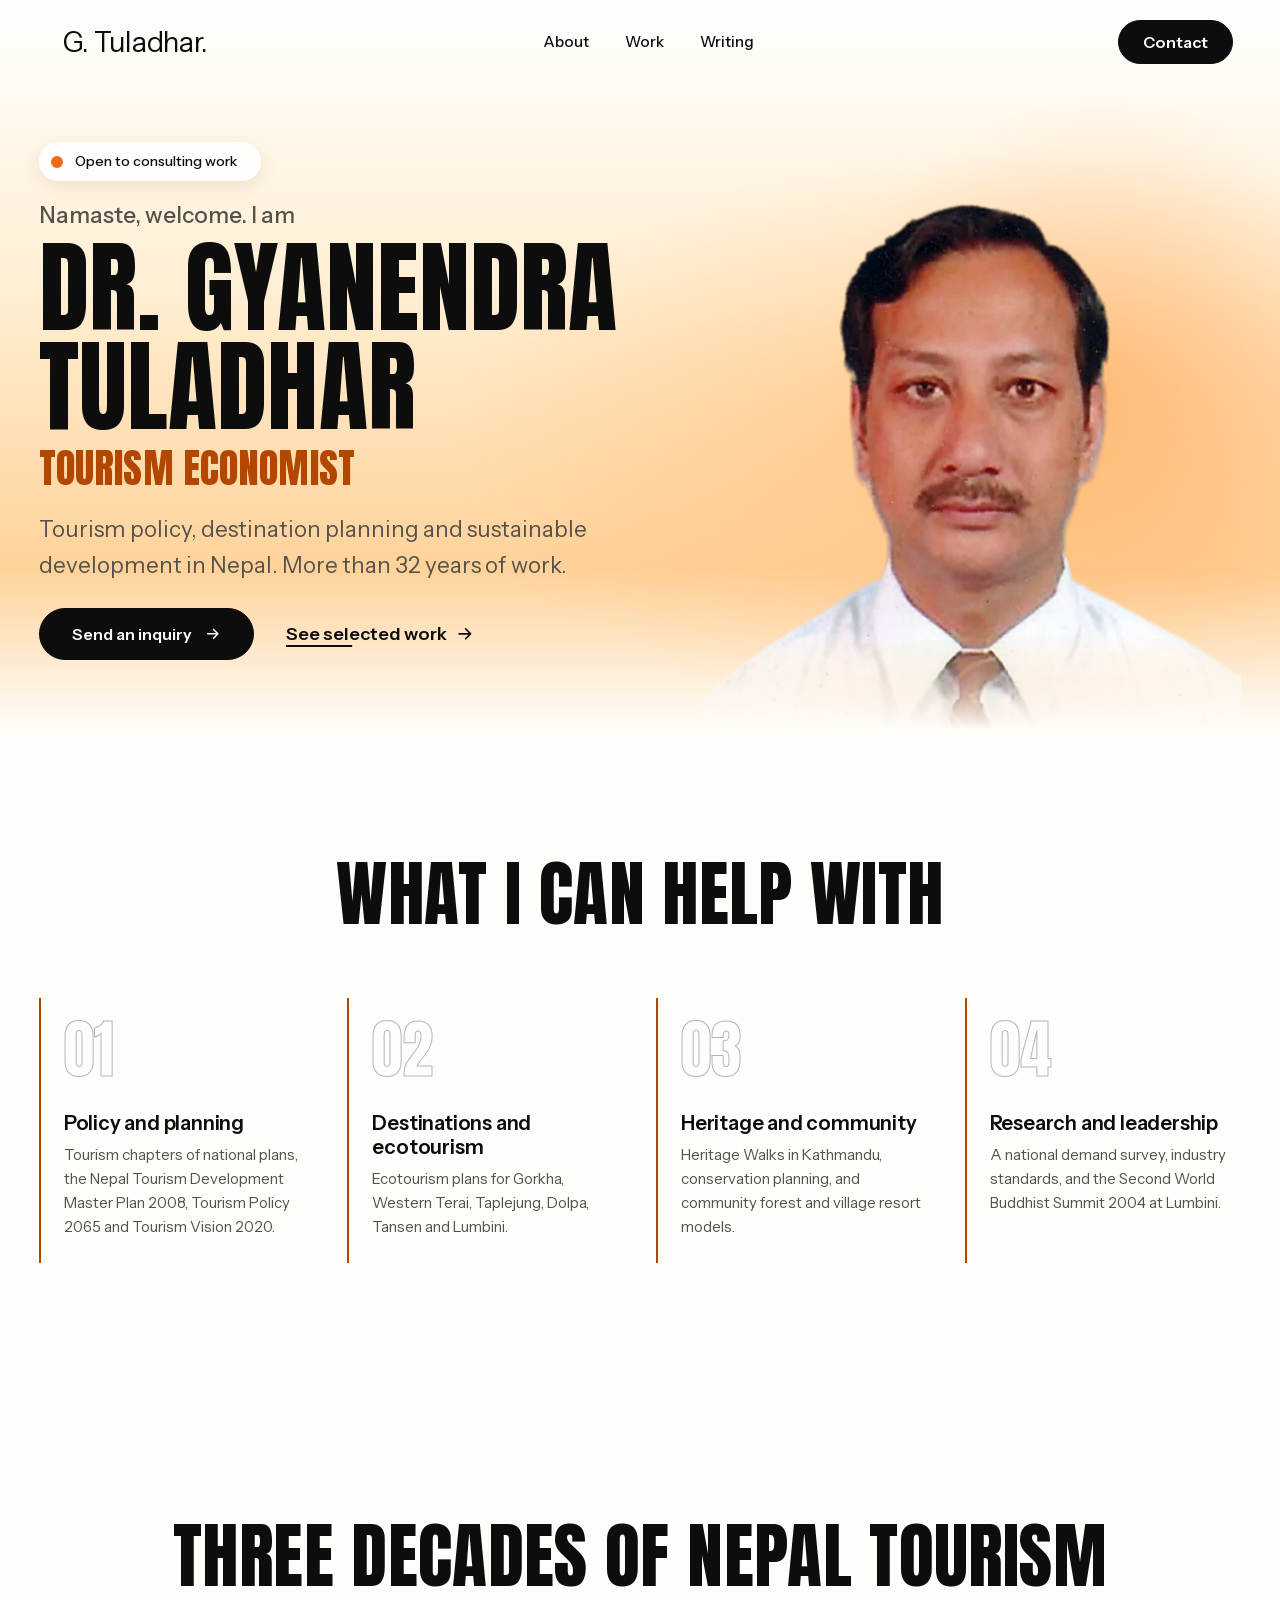
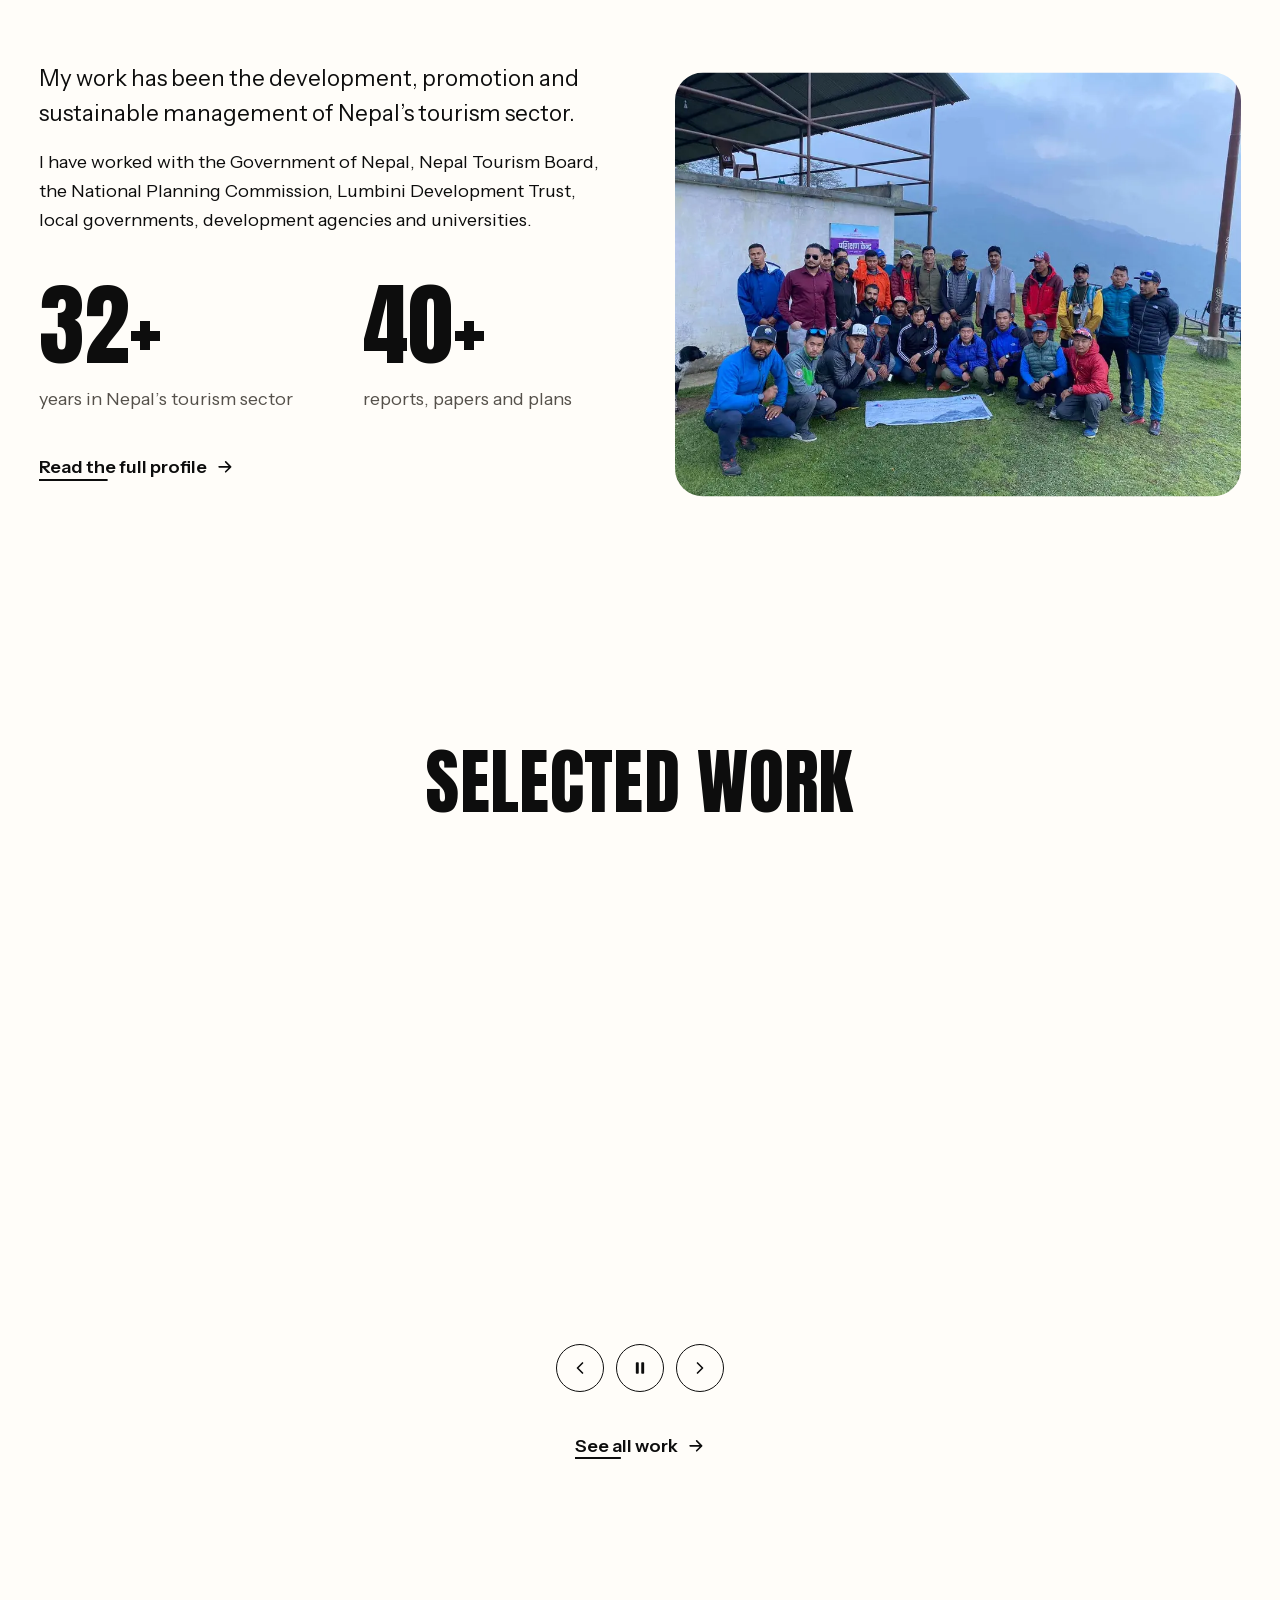
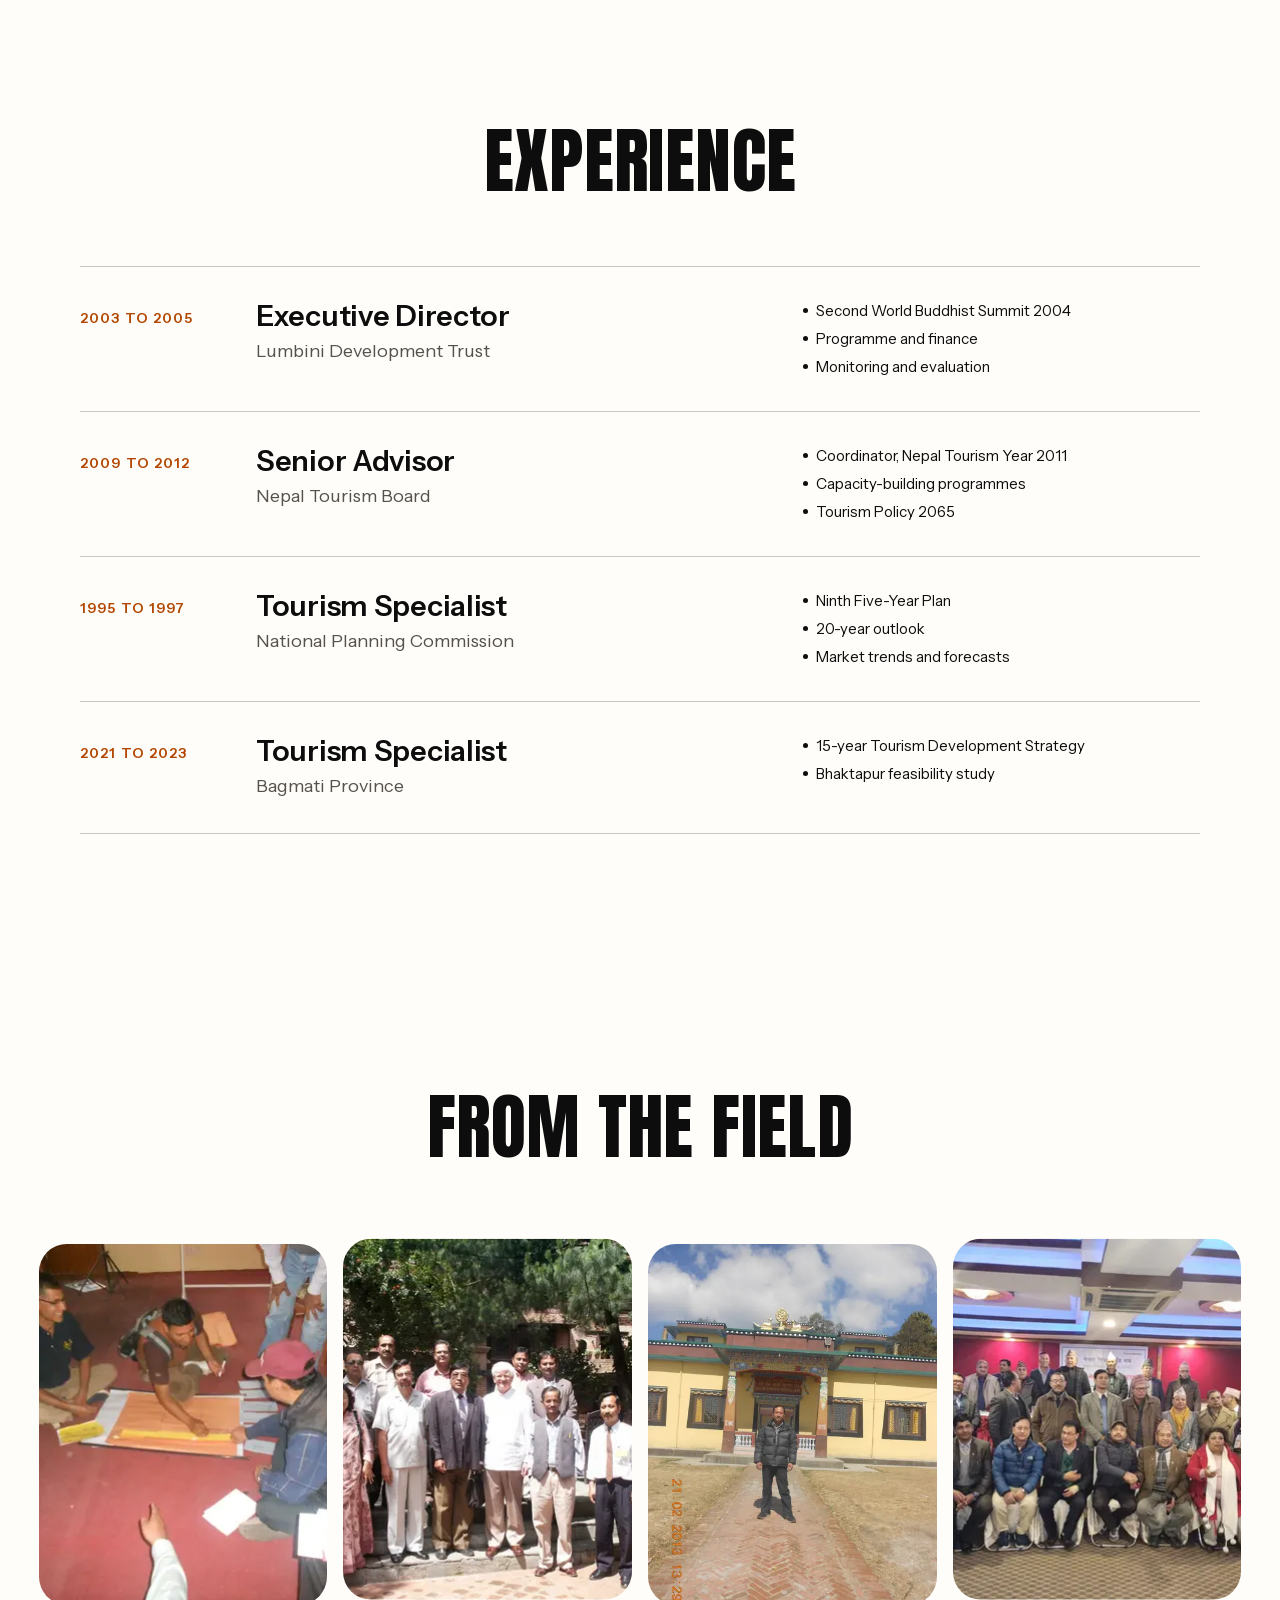
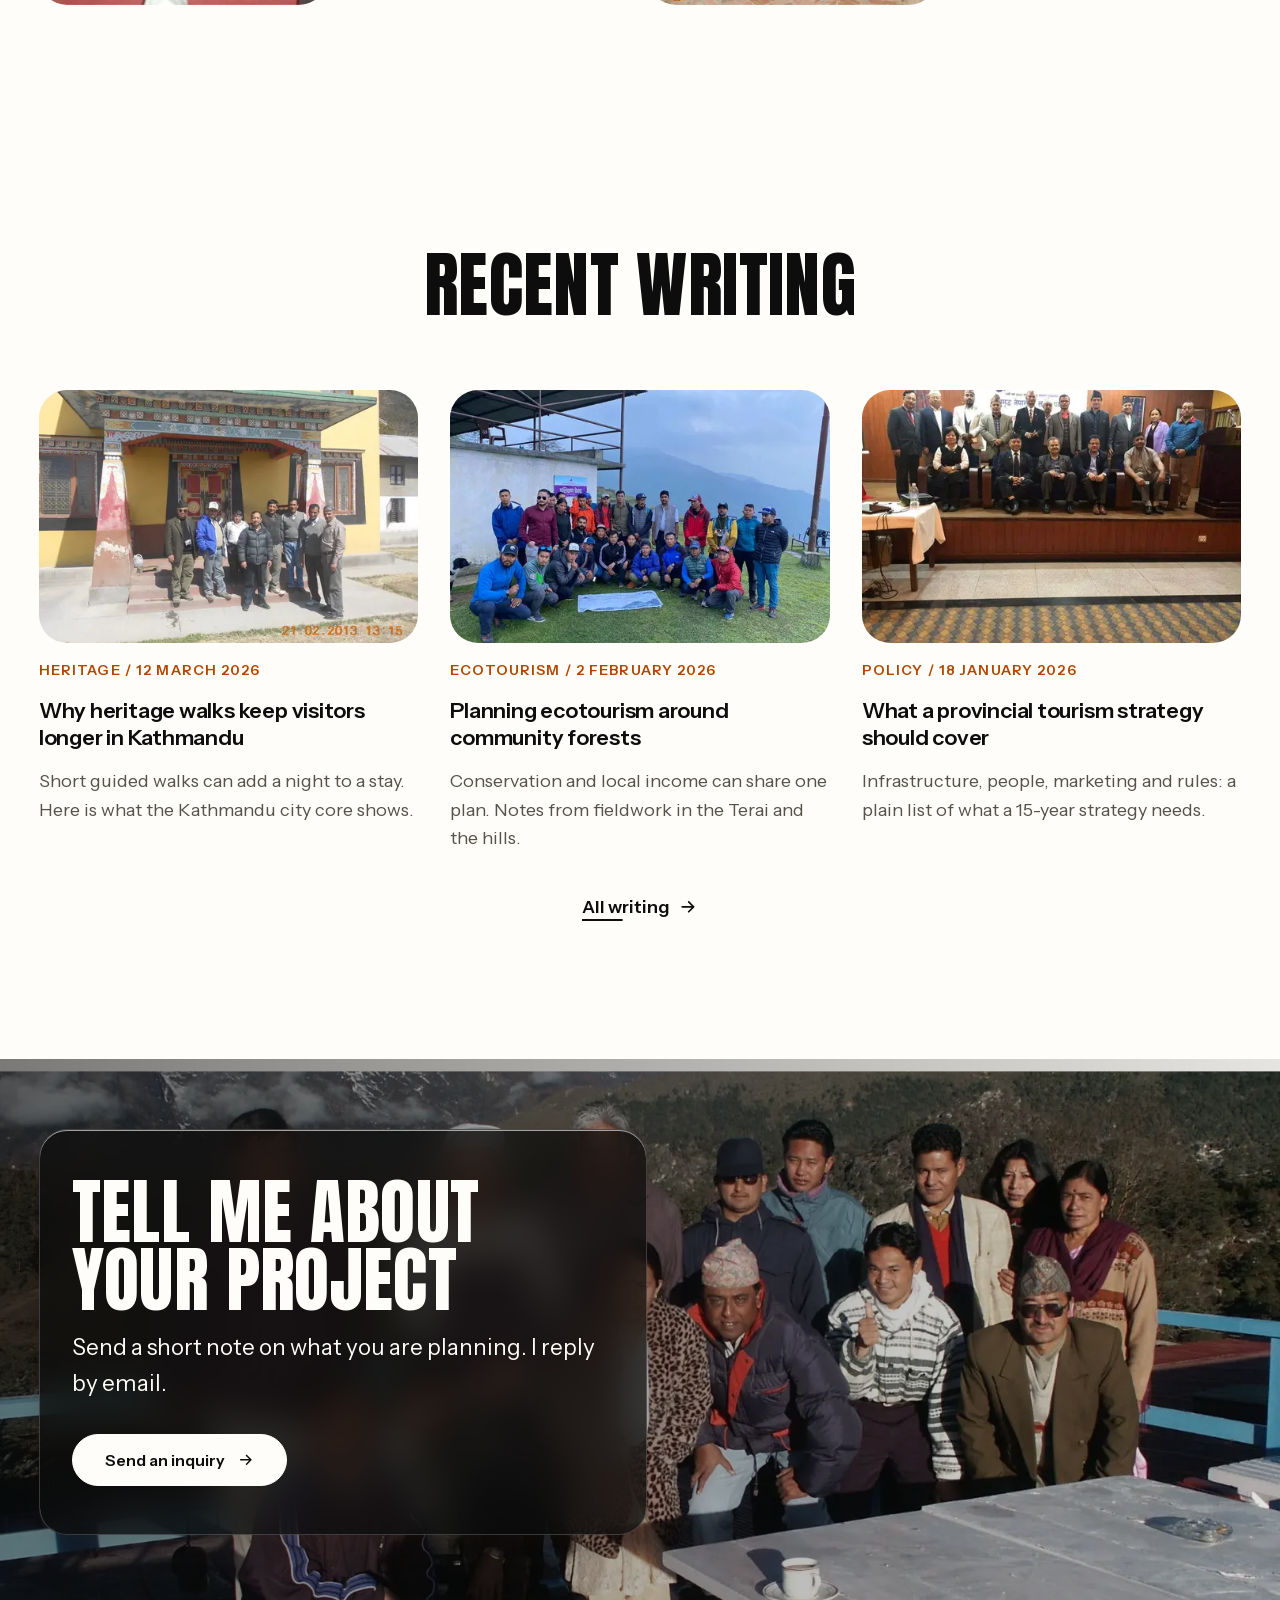
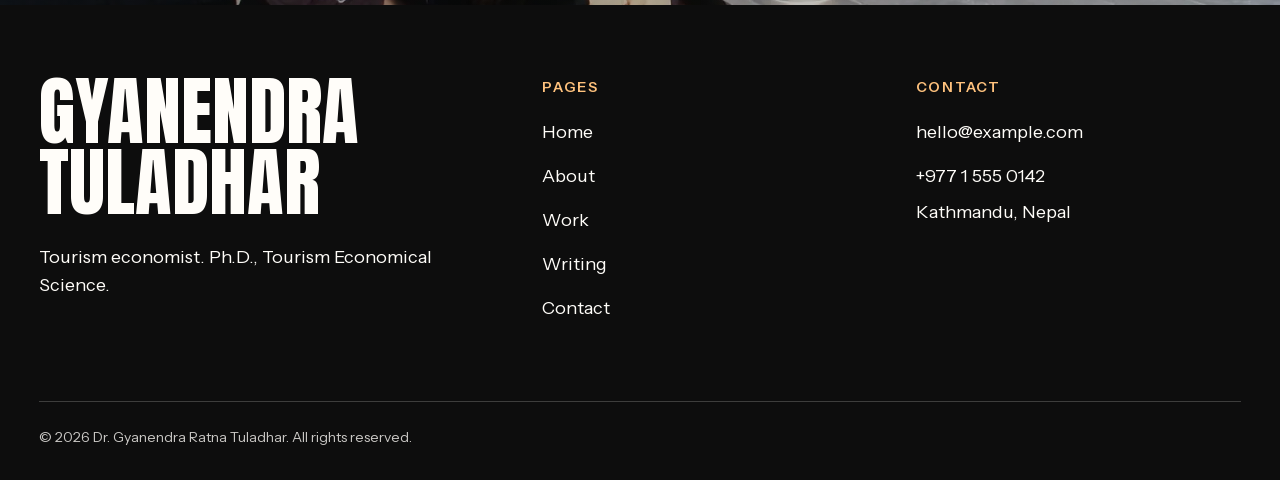
==== index.html @ 7f2c8883 "Created portfolio site" ====
<!doctype html>
<html lang="en">
<head>
<meta charset="utf-8">
<meta name="viewport" content="width=device-width, initial-scale=1">
<title>Dr. Gyanendra Ratna Tuladhar | Tourism economist in Nepal</title>
<meta name="description" content="Tourism economist with more than 32 years in Nepal. Policy and planning, ecotourism, heritage tourism and market research. Send an inquiry.">
<link rel="canonical" href="https://www.example.com/">
<meta name="theme-color" content="#fbf6e6">
<meta property="og:type" content="website">
<meta property="og:site_name" content="Dr. Gyanendra Ratna Tuladhar">
<meta property="og:title" content="Dr. Gyanendra Ratna Tuladhar | Tourism economist in Nepal">
<meta property="og:description" content="Tourism economist with more than 32 years in Nepal. Policy and planning, ecotourism, heritage tourism and market research. Send an inquiry.">
<meta property="og:url" content="https://www.example.com/">
<meta property="og:image" content="https://www.example.com/assets/images/og-image.jpg">
<meta property="og:image:width" content="1200">
<meta property="og:image:height" content="630">
<meta property="og:image:alt" content="Dr. Gyanendra Ratna Tuladhar, tourism economist">
<meta name="twitter:card" content="summary_large_image">
<meta name="twitter:title" content="Dr. Gyanendra Ratna Tuladhar | Tourism economist in Nepal">
<meta name="twitter:description" content="Tourism economist with more than 32 years in Nepal. Policy and planning, ecotourism, heritage tourism and market research. Send an inquiry.">
<meta name="twitter:image" content="https://www.example.com/assets/images/og-image.jpg">
<link rel="icon" href="favicon.ico" sizes="48x48">
<link rel="icon" href="assets/images/favicon.svg" type="image/svg+xml">
<link rel="apple-touch-icon" href="assets/images/apple-touch-icon.png">
<link rel="manifest" href="site.webmanifest">
<link rel="preload" href="assets/fonts/anton-400.woff2" as="font" type="font/woff2" crossorigin>
<link rel="preload" href="assets/fonts/instrument-sans-var.woff2" as="font" type="font/woff2" crossorigin>
<link rel="preload" as="image" href="assets/images/portrait-cutout-1000.webp" type="image/webp" fetchpriority="high">
<link rel="stylesheet" href="assets/css/tokens.css">
<link rel="stylesheet" href="assets/css/base.css">
<link rel="stylesheet" href="assets/css/layout.css">
<link rel="stylesheet" href="assets/css/components.css">
<link rel="stylesheet" href="assets/css/sections.css">
<link rel="stylesheet" href="assets/css/utilities.css">
<script>document.documentElement.classList.add("js");</script>
<!-- DEMO: sameAs, alumniOf and the example.com domain are placeholders. Replace before launch. -->
<script type="application/ld+json">
{
  "@context": "https://schema.org",
  "@graph": [
    {
      "@type": "Person",
      "@id": "https://www.example.com/#person",
      "name": "Gyanendra Ratna Tuladhar",
      "honorificPrefix": "Dr.",
      "jobTitle": "Tourism economist",
      "image": "https://www.example.com/assets/images/portrait-600.jpg",
      "url": "https://www.example.com/",
      "sameAs": [
        "https://www.linkedin.com/"
      ],
      "alumniOf": {
        "@type": "EducationalOrganization",
        "name": "University in Sofia, Bulgaria"
      },
      "knowsAbout": [
        "Tourism economics",
        "Tourism policy and planning",
        "Ecotourism",
        "Sustainable tourism",
        "Heritage tourism",
        "Destination development",
        "Tourism market research"
      ]
    },
    {
      "@type": "WebSite",
      "@id": "https://www.example.com/#website",
      "url": "https://www.example.com/",
      "name": "Dr. Gyanendra Ratna Tuladhar",
      "inLanguage": "en",
      "publisher": {
        "@id": "https://www.example.com/#person"
      }
    }
  ]
}
</script>
</head>
<body>
<a class="skip-link" href="#main">Skip to content</a>

<!-- WP: header.php -->
<header class="site-header">
  <div class="site-header__bar">
    <a class="logo" href="index.html" aria-label="G. Tuladhar, home">G. Tuladhar.</a>
    <button class="nav-toggle" type="button" aria-expanded="false" aria-controls="site-menu" data-nav-toggle>
      <span class="nav-toggle__bars" aria-hidden="true"></span>
      <span data-nav-label>Menu</span>
    </button>
    <nav class="nav" id="site-menu" aria-label="Main" data-nav>
      <ul class="nav__list">
          <li><a class="nav__link" href="about.html">About</a></li>
          <li><a class="nav__link" href="work.html">Work</a></li>
          <li><a class="nav__link" href="writing.html">Writing</a></li>
      </ul>
      <a class="btn btn--primary nav__cta" href="contact.html">Contact</a>
    </nav>
  </div>
</header>
<!-- /WP: header.php -->

<main id="main">

<!-- WP: template-part: hero -->
<section class="hero">
  <div class="container">
    <div class="hero__grid">
      <div class="hero__copy">
        <p class="hero__pill"><!-- DEMO -->Open to consulting work</p>
        <h1 class="hero__title">
          <span class="hero__hello">Namaste, welcome. I am</span>
          <span class="hero__name">Dr. Gyanendra Tuladhar</span>
          <span class="visually-hidden">, </span>
          <span class="hero__role">Tourism economist</span>
        </h1>
        <p class="hero__intro">Tourism policy, destination planning and sustainable development in Nepal. More than 32 years of work.</p>
        <div class="hero__actions">
          <a class="btn btn--primary" href="contact.html">Send an inquiry <svg class="btn__arrow" viewBox="0 0 24 24" fill="none" stroke="currentColor" stroke-width="2" stroke-linecap="round" stroke-linejoin="round" aria-hidden="true"><path d="M5 12h14M13 6l6 6-6 6"/></svg></a>
          <a class="link" href="work.html">See selected work <svg class="link__arrow" viewBox="0 0 24 24" fill="none" stroke="currentColor" stroke-width="2" stroke-linecap="round" stroke-linejoin="round" aria-hidden="true"><path d="M5 12h14M13 6l6 6-6 6"/></svg></a>
        </div>
      </div>
      <div class="hero__portrait">
        <picture><source type="image/webp" srcset="assets/images/portrait-cutout-600.webp 600w, assets/images/portrait-cutout-1000.webp 1000w" sizes="(min-width: 1100px) 560px, 90vw"><img class="hero__portrait-img" src="assets/images/portrait-cutout-600.png" width="1000" height="990" alt="Portrait of Dr. Gyanendra Ratna Tuladhar" fetchpriority="high" decoding="async"></picture>
      </div>
    </div>
  </div>
</section>

<!-- WP: template-part: expertise -->
<section class="section" aria-labelledby="expertise-title">
  <div class="container">
    <div class="section-head" data-reveal>
      <h2 id="expertise-title">What I can help with</h2>
    </div>
    <ol class="expertise" data-reveal-group>
      <li class="expertise__item">
        <span class="expertise__num" aria-hidden="true">01</span>
        <div>
          <h3 class="expertise__title">Policy and planning</h3>
          <p class="expertise__text">Tourism chapters of national plans, the Nepal Tourism Development Master Plan 2008, Tourism Policy 2065 and Tourism Vision 2020.</p>
        </div>
      </li>
      <li class="expertise__item">
        <span class="expertise__num" aria-hidden="true">02</span>
        <div>
          <h3 class="expertise__title">Destinations and ecotourism</h3>
          <p class="expertise__text">Ecotourism plans for Gorkha, Western Terai, Taplejung, Dolpa, Tansen and Lumbini.</p>
        </div>
      </li>
      <li class="expertise__item">
        <span class="expertise__num" aria-hidden="true">03</span>
        <div>
          <h3 class="expertise__title">Heritage and community</h3>
          <p class="expertise__text">Heritage Walks in Kathmandu, conservation planning, and community forest and village resort models.</p>
        </div>
      </li>
      <li class="expertise__item">
        <span class="expertise__num" aria-hidden="true">04</span>
        <div>
          <h3 class="expertise__title">Research and leadership</h3>
          <p class="expertise__text">A national demand survey, industry standards, and the Second World Buddhist Summit 2004 at Lumbini.</p>
        </div>
      </li>
    </ol>
  </div>
</section>

<!-- WP: template-part: about-teaser -->
<section class="section" aria-labelledby="about-title">
  <div class="container">
    <div class="section-head" data-reveal>
      <h2 id="about-title">Three decades of Nepal tourism</h2>
    </div>
    <div class="about">
      <div class="about__body" data-reveal>
        <p class="about__lead">My work has been the development, promotion and sustainable management of Nepal&rsquo;s tourism sector.</p>
        <p>I have worked with the Government of Nepal, Nepal Tourism Board, the National Planning Commission, Lumbini Development Trust, local governments, development agencies and universities.</p>
        <div class="about__stats">
          <div class="stat"><p class="stat__figure" data-count="32" data-suffix="+">32+</p><p class="stat__label">years in Nepal&rsquo;s tourism sector</p></div>
          <div class="stat"><p class="stat__figure" data-count="40" data-suffix="+"><!-- DEMO -->40+</p><p class="stat__label"><!-- DEMO -->reports, papers and plans</p></div>
        </div>
        <p class="u-mt-6"><a class="link" href="about.html">Read the full profile <svg class="link__arrow" viewBox="0 0 24 24" fill="none" stroke="currentColor" stroke-width="2" stroke-linecap="round" stroke-linejoin="round" aria-hidden="true"><path d="M5 12h14M13 6l6 6-6 6"/></svg></a></p>
      </div>
      <figure class="figure about__media" data-reveal data-parallax>
        <picture><source type="image/webp" srcset="assets/images/hillside-group-480.webp 480w, assets/images/hillside-group-960.webp 960w, assets/images/hillside-group-1600.webp 1600w" sizes="(min-width: 960px) 45vw, 92vw"><img src="assets/images/hillside-group-960.jpg" width="1600" height="1200" alt="Group of trekkers posing on a grass hillside" loading="lazy" decoding="async"></picture>
      </figure>
    </div>
  </div>
</section>

<!-- WP: template-part: work-carousel -->
<section class="section" aria-labelledby="work-title">
  <div class="container">
    <div class="section-head" data-reveal>
      <h2 id="work-title">Selected work</h2>
    </div>
  </div>
  <!-- WP: dynamic (projects loop) -->
  <div class="carousel" data-carousel role="group" aria-roledescription="carousel" aria-label="Selected projects">
    <div class="carousel__viewport" data-carousel-viewport>
      <ul class="carousel__track" data-carousel-track>
        <li class="carousel__item">
          <a class="project-card" href="work.html#bagmati" draggable="false">
            <div class="project-card__media"><picture><source type="image/webp" srcset="assets/images/stage-group-480.webp 480w, assets/images/stage-group-960.webp 960w, assets/images/stage-group-1600.webp 1600w" sizes="340px"><img src="assets/images/stage-group-960.jpg" width="1600" height="1200" alt="Officials and guests seated in rows on a stage" loading="lazy" decoding="async"></picture></div>
            <div class="project-card__panel glass glass--dark">
              <p class="project-card__meta">15-year strategy</p>
              <h3 class="project-card__title">Bagmati Province Tourism Strategy</h3>
            </div>
          </a>
        </li>
        <li class="carousel__item">
          <a class="project-card" href="work.html#bhaktapur" draggable="false">
            <div class="project-card__media"><picture><source type="image/webp" srcset="assets/images/monastery-visit-480.webp 480w, assets/images/monastery-visit-960.webp 960w, assets/images/monastery-visit-1600.webp 1600w" sizes="340px"><img src="assets/images/monastery-visit-960.jpg" width="1600" height="1200" alt="Group of men standing in front of a painted wooden entrance" loading="lazy" decoding="async"></picture></div>
            <div class="project-card__panel glass glass--dark">
              <p class="project-card__meta">Feasibility study</p>
              <h3 class="project-card__title">Integrated Tourism Programme, Bhaktapur</h3>
            </div>
          </a>
        </li>
        <li class="carousel__item">
          <a class="project-card" href="work.html#undp" draggable="false">
            <div class="project-card__media"><picture><source type="image/webp" srcset="assets/images/undp-workshop-panel-480.webp 480w, assets/images/undp-workshop-panel-960.webp 960w, assets/images/undp-workshop-panel-1600.webp 1600w" sizes="340px"><img src="assets/images/undp-workshop-panel-960.jpg" width="1600" height="1200" alt="Panel table at a 2002 workshop on tourism for sustainable development" loading="lazy" decoding="async"></picture></div>
            <div class="project-card__panel glass glass--dark">
              <p class="project-card__meta">UNDP and UN-WTO</p>
              <h3 class="project-card__title">Tourism for Sustainable Development</h3>
            </div>
          </a>
        </li>
        <li class="carousel__item">
          <a class="project-card" href="work.html#master-plan" draggable="false">
            <div class="project-card__media"><picture><source type="image/webp" srcset="assets/images/community-planning-480.webp 480w, assets/images/community-planning-960.webp 960w, assets/images/community-planning-1600.webp 1600w" sizes="340px"><img src="assets/images/community-planning-960.jpg" width="1600" height="1200" alt="Participants sitting in a circle and writing notes at a planning session" loading="lazy" decoding="async"></picture></div>
            <div class="project-card__panel glass glass--dark">
              <p class="project-card__meta">Deputy Team Leader</p>
              <h3 class="project-card__title">Nepal Tourism Development Master Plan 2008</h3>
            </div>
          </a>
        </li>
        <li class="carousel__item">
          <a class="project-card" href="work.html#heritage-walks" draggable="false">
            <div class="project-card__media"><picture><source type="image/webp" srcset="assets/images/monument-group-480.webp 480w, assets/images/monument-group-719.webp 719w" sizes="340px"><img src="assets/images/monument-group-719.jpg" width="719" height="1600" alt="Group of people standing in front of a monument with prayer flags" loading="lazy" decoding="async"></picture></div>
            <div class="project-card__panel glass glass--dark">
              <p class="project-card__meta">Conservation and tourism</p>
              <h3 class="project-card__title">Heritage Walks, Kathmandu</h3>
            </div>
          </a>
        </li>
        <li class="carousel__item">
          <a class="project-card" href="work.html#lumbini" draggable="false">
            <div class="project-card__media"><picture><source type="image/webp" srcset="assets/images/mountain-ceremony-480.webp 480w, assets/images/mountain-ceremony-960.webp 960w, assets/images/mountain-ceremony-1600.webp 1600w" sizes="340px"><img src="assets/images/mountain-ceremony-960.jpg" width="1600" height="1200" alt="Seated guests at an outdoor ceremony with mountains behind" loading="lazy" decoding="async"></picture></div>
            <div class="project-card__panel glass glass--dark">
              <p class="project-card__meta">Executive Director, LDT</p>
              <h3 class="project-card__title">Second World Buddhist Summit 2004</h3>
            </div>
          </a>
        </li>
      </ul>
    </div>
    <div class="carousel__controls">
      <button class="icon-btn" type="button" data-carousel-prev aria-label="Previous project"><svg viewBox="0 0 24 24" fill="none" stroke="currentColor" stroke-width="2" stroke-linecap="round" stroke-linejoin="round" aria-hidden="true"><path d="M15 6l-6 6 6 6"/></svg></button>
      <button class="icon-btn" type="button" data-carousel-toggle aria-pressed="false" aria-label="Pause automatic scrolling"><svg class="icon-pause" viewBox="0 0 24 24" fill="currentColor" aria-hidden="true"><rect x="7" y="5" width="3.5" height="14" rx="1"/><rect x="13.5" y="5" width="3.5" height="14" rx="1"/></svg><svg class="icon-play" viewBox="0 0 24 24" fill="currentColor" aria-hidden="true"><path d="M8 5.5v13a1 1 0 0 0 1.5.86l10.5-6.5a1 1 0 0 0 0-1.72L9.5 4.64A1 1 0 0 0 8 5.5z"/></svg></button>
      <button class="icon-btn" type="button" data-carousel-next aria-label="Next project"><svg viewBox="0 0 24 24" fill="none" stroke="currentColor" stroke-width="2" stroke-linecap="round" stroke-linejoin="round" aria-hidden="true"><path d="M9 6l6 6-6 6"/></svg></button>
    </div>
  </div>
  <div class="container work-more"><a class="link" href="work.html">See all work <svg class="link__arrow" viewBox="0 0 24 24" fill="none" stroke="currentColor" stroke-width="2" stroke-linecap="round" stroke-linejoin="round" aria-hidden="true"><path d="M5 12h14M13 6l6 6-6 6"/></svg></a></div>
</section>

<!-- WP: template-part: experience -->
<section class="section" aria-labelledby="experience-title">
  <div class="container container--narrow">
    <div class="section-head" data-reveal>
      <h2 id="experience-title">Experience</h2>
    </div>
    <!-- WP: dynamic (experience loop) -->
<ol class="exp" data-reveal-group>
  <li class="exp__row">
    <p class="exp__period"><!-- DEMO -->2003 to 2005</p>
    <div>
      <h3 class="exp__role">Executive Director</h3>
      <p class="exp__org">Lumbini Development Trust</p>
    </div>
    <ul class="exp__tags">
      <li>Second World Buddhist Summit 2004</li><li>Programme and finance</li><li>Monitoring and evaluation</li>
    </ul>
  </li>
  <li class="exp__row">
    <p class="exp__period"><!-- DEMO -->2009 to 2012</p>
    <div>
      <h3 class="exp__role">Senior Advisor</h3>
      <p class="exp__org">Nepal Tourism Board</p>
    </div>
    <ul class="exp__tags">
      <li>Coordinator, Nepal Tourism Year 2011</li><li>Capacity-building programmes</li><li>Tourism Policy 2065</li>
    </ul>
  </li>
  <li class="exp__row">
    <p class="exp__period"><!-- DEMO -->1995 to 1997</p>
    <div>
      <h3 class="exp__role">Tourism Specialist</h3>
      <p class="exp__org">National Planning Commission</p>
    </div>
    <ul class="exp__tags">
      <li>Ninth Five-Year Plan</li><li>20-year outlook</li><li>Market trends and forecasts</li>
    </ul>
  </li>
  <li class="exp__row">
    <p class="exp__period"><!-- DEMO -->2021 to 2023</p>
    <div>
      <h3 class="exp__role">Tourism Specialist</h3>
      <p class="exp__org">Bagmati Province</p>
    </div>
    <ul class="exp__tags">
      <li>15-year Tourism Development Strategy</li><li>Bhaktapur feasibility study</li>
    </ul>
  </li>
</ol>
  </div>
</section>

<!-- WP: template-part: field-photos -->
<section class="section" aria-labelledby="field-title">
  <div class="container">
    <div class="section-head" data-reveal>
      <h2 id="field-title">From the field</h2>
    </div>
    <div class="field-strip" data-reveal-group>
      <figure class="figure"><picture><source type="image/webp" srcset="assets/images/planning-cards-480.webp 480w, assets/images/planning-cards-960.webp 960w, assets/images/planning-cards-1600.webp 1600w" sizes="(min-width: 880px) 22vw, 45vw"><img src="assets/images/planning-cards-960.jpg" width="1600" height="1200" alt="Participants arranging cards on the floor during a planning session" loading="lazy" decoding="async"></picture></figure>
      <figure class="figure"><picture><source type="image/webp" srcset="assets/images/garden-group-480.webp 480w, assets/images/garden-group-960.webp 960w, assets/images/garden-group-1600.webp 1600w" sizes="(min-width: 880px) 22vw, 45vw"><img src="assets/images/garden-group-960.jpg" width="1600" height="1200" alt="Group of men and women standing in a garden" loading="lazy" decoding="async"></picture></figure>
      <figure class="figure"><picture><source type="image/webp" srcset="assets/images/monastery-front-480.webp 480w, assets/images/monastery-front-960.webp 960w, assets/images/monastery-front-1200.webp 1200w" sizes="(min-width: 880px) 22vw, 45vw"><img src="assets/images/monastery-front-960.jpg" width="1200" height="1600" alt="Man standing in front of a monastery building" loading="lazy" decoding="async"></picture></figure>
      <figure class="figure"><picture><source type="image/webp" srcset="assets/images/agm-group-480.webp 480w, assets/images/agm-group-960.webp 960w, assets/images/agm-group-1600.webp 1600w" sizes="(min-width: 880px) 22vw, 45vw"><img src="assets/images/agm-group-960.jpg" width="1600" height="1200" alt="Large group posing together in a meeting hall" loading="lazy" decoding="async"></picture></figure>
    </div>
  </div>
</section>

<!-- WP: template-part: writing-teaser -->
<section class="section" aria-labelledby="writing-title">
  <div class="container">
    <div class="section-head" data-reveal>
      <h2 id="writing-title">Recent writing</h2>
    </div>
    <!-- WP: dynamic (posts loop) -->
    <ul class="post-grid" data-reveal-group>
      <li class="post-card">
        <div class="figure post-card__media"><picture><source type="image/webp" srcset="assets/images/monastery-visit-480.webp 480w, assets/images/monastery-visit-960.webp 960w, assets/images/monastery-visit-1600.webp 1600w" sizes="(min-width: 1000px) 30vw, (min-width: 640px) 45vw, 92vw"><img src="assets/images/monastery-visit-960.jpg" width="1600" height="1200" alt="Group standing in front of a painted monastery entrance" loading="lazy" decoding="async"></picture></div>
        <p class="post-card__meta"><!-- DEMO -->Heritage / <!-- DEMO -->12 March 2026</p>
        <h3 class="post-card__title"><a href="article.html"><!-- DEMO -->Why heritage walks keep visitors longer in Kathmandu</a></h3>
        <p class="post-card__excerpt"><!-- DEMO -->Short guided walks can add a night to a stay. Here is what the Kathmandu city core shows.</p>
      </li>
      <li class="post-card">
        <div class="figure post-card__media"><picture><source type="image/webp" srcset="assets/images/hillside-group-480.webp 480w, assets/images/hillside-group-960.webp 960w, assets/images/hillside-group-1600.webp 1600w" sizes="(min-width: 1000px) 30vw, (min-width: 640px) 45vw, 92vw"><img src="assets/images/hillside-group-960.jpg" width="1600" height="1200" alt="Group of trekkers on a grass hillside" loading="lazy" decoding="async"></picture></div>
        <p class="post-card__meta"><!-- DEMO -->Ecotourism / <!-- DEMO -->2 February 2026</p>
        <h3 class="post-card__title"><a href="article.html"><!-- DEMO -->Planning ecotourism around community forests</a></h3>
        <p class="post-card__excerpt"><!-- DEMO -->Conservation and local income can share one plan. Notes from fieldwork in the Terai and the hills.</p>
      </li>
      <li class="post-card">
        <div class="figure post-card__media"><picture><source type="image/webp" srcset="assets/images/stage-group-480.webp 480w, assets/images/stage-group-960.webp 960w, assets/images/stage-group-1600.webp 1600w" sizes="(min-width: 1000px) 30vw, (min-width: 640px) 45vw, 92vw"><img src="assets/images/stage-group-960.jpg" width="1600" height="1200" alt="Officials seated on a stage during a meeting" loading="lazy" decoding="async"></picture></div>
        <p class="post-card__meta"><!-- DEMO -->Policy / <!-- DEMO -->18 January 2026</p>
        <h3 class="post-card__title"><a href="article.html"><!-- DEMO -->What a provincial tourism strategy should cover</a></h3>
        <p class="post-card__excerpt"><!-- DEMO -->Infrastructure, people, marketing and rules: a plain list of what a 15-year strategy needs.</p>
      </li>
    </ul>
    <p class="work-more"><a class="link" href="writing.html">All writing <svg class="link__arrow" viewBox="0 0 24 24" fill="none" stroke="currentColor" stroke-width="2" stroke-linecap="round" stroke-linejoin="round" aria-hidden="true"><path d="M5 12h14M13 6l6 6-6 6"/></svg></a></p>
  </div>
</section>

<!-- WP: template-part: cta-band -->
<section class="cta on-dark" aria-labelledby="cta-title">
  <div class="cta__bg" aria-hidden="true">
    <picture><source type="image/webp" srcset="assets/images/terrace-group-480.webp 480w, assets/images/terrace-group-960.webp 960w, assets/images/terrace-group-1600.webp 1600w" sizes="100vw"><img src="assets/images/terrace-group-960.jpg" width="1600" height="1200" alt="" loading="lazy" decoding="async"></picture>
  </div>
  <div class="container">
    <div class="cta__panel glass glass--dark" data-reveal>
      <h2 id="cta-title">Tell me about your project</h2>
      <p>Send a short note on what you are planning. I reply by email.</p>
      <a class="btn btn--cream" href="contact.html">Send an inquiry <svg class="btn__arrow" viewBox="0 0 24 24" fill="none" stroke="currentColor" stroke-width="2" stroke-linecap="round" stroke-linejoin="round" aria-hidden="true"><path d="M5 12h14M13 6l6 6-6 6"/></svg></a>
    </div>
  </div>
</section>

</main>

<!-- WP: footer.php -->
<footer class="site-footer">
  <div class="container">
    <div class="site-footer__grid">
      <div>
        <p class="site-footer__name">Gyanendra<br>Tuladhar</p>
        <p class="u-mt-5">Tourism economist. Ph.D., Tourism Economical Science.</p>
      </div>
      <div>
        <p class="site-footer__title">Pages</p>
        <ul class="site-footer__list">
          <li><a href="index.html">Home</a></li>
          <li><a href="about.html">About</a></li>
          <li><a href="work.html">Work</a></li>
          <li><a href="writing.html">Writing</a></li>
          <li><a href="contact.html">Contact</a></li>
        </ul>
      </div>
      <div>
        <p class="site-footer__title">Contact</p>
        <!-- WP: dynamic (contact details) -->
        <ul class="site-footer__list">
          <li><a href="mailto:hello@example.com"><!-- DEMO -->hello@example.com</a></li>
          <li><a href="tel:+97715550142"><!-- DEMO -->+977 1 555 0142</a></li>
          <li><!-- DEMO -->Kathmandu, Nepal</li>
        </ul>
      </div>
    </div>
    <p class="site-footer__legal">&copy; 2026 Dr. Gyanendra Ratna Tuladhar. All rights reserved.</p>
  </div>
</footer>
<!-- /WP: footer.php -->

<script src="assets/js/nav.js" defer></script>
<script src="assets/js/reveal.js" defer></script>
<script src="assets/js/motion.js" defer></script>
<script src="assets/js/carousel.js" defer></script>
</body>
</html>
---- assets/css/tokens.css ----
/* tokens.css: every color, size, space, radius and motion value lives here. */

@font-face {
  font-family: "Anton";
  src: url("../fonts/anton-400.woff2") format("woff2");
  font-weight: 400;
  font-style: normal;
  font-display: swap;
}

@font-face {
  font-family: "Instrument Sans";
  src: url("../fonts/instrument-sans-var.woff2") format("woff2");
  font-weight: 400 700;
  font-style: normal;
  font-display: swap;
}

:root {
  /* Color: white canvas, black ink and a saffron glow, as in the reference */
  --c-ink: #0d0d0d;
  --c-ink-soft: #55514b;
  --c-cream: #fffdf9;
  --c-cream-2: #fbf3e6;
  --c-glow-1: #ffeed2;
  --c-glow-2: #ffd29a;
  --c-glow-3: #ffb870;
  --c-butter: #ffc27d;
  --c-accent: #b34700;
  --c-line: rgba(13, 13, 13, 0.12);
  --c-line-strong: rgba(13, 13, 13, 0.22);
  --c-focus: #0d0d0d;
  --c-error: #a3170f;
  --c-success: #1d5c2f;

  /* Glass: opacity is set high enough to keep text at 4.5:1 or better over snow, sky or dark photos */
  --glass-light: rgba(255, 253, 249, 0.72);
  --glass-light-solid: #fbf6ec;
  --glass-dark: rgba(13, 13, 13, 0.74);
  --glass-dark-solid: #1b1a18;
  --glass-border-light: rgba(255, 255, 255, 0.75);
  --glass-border-dark: rgba(255, 255, 255, 0.18);
  --glass-blur: blur(18px) saturate(1.4);
  --glass-shadow: 0 1px 0 rgba(255, 255, 255, 0.6) inset, 0 6px 20px rgba(60, 30, 0, 0.08), 0 20px 48px rgba(60, 30, 0, 0.1);

  /* Type families */
  --font-display: "Anton", "Impact", "Arial Narrow Bold", sans-serif;
  --font-accent: var(--font-text);
  --font-text: "Instrument Sans", system-ui, -apple-system, "Segoe UI", sans-serif;

  /* Type scale (fluid) */
  --fs-caption: 0.875rem;
  --fs-body: clamp(1rem, 0.96rem + 0.2vw, 1.125rem);
  --fs-lead: clamp(1.125rem, 1.04rem + 0.45vw, 1.4rem);
  --fs-h3: clamp(1.3rem, 1.15rem + 0.8vw, 1.9rem);
  --fs-h2: clamp(2.5rem, 1.6rem + 3.6vw, 4.75rem);
  --fs-h1-page: clamp(3.25rem, 1.8rem + 6vw, 7rem);
  --fs-hello: clamp(2.6rem, 0.5rem + 9.8vw, 10.5rem);
  --fs-name: clamp(2.9rem, 0.8rem + 8.2vw, 6.75rem);
  --fs-role: clamp(1.9rem, 1rem + 3.6vw, 3.9rem);
  --fs-stat: clamp(3.5rem, 2rem + 4.6vw, 6rem);
  --fs-num: clamp(2.75rem, 2rem + 2.4vw, 4rem);

  --lh-tight: 0.95;
  --lh-body: 1.6;
  --measure: 66ch;

  /* Spacing (4px base) */
  --s-1: 0.25rem;
  --s-2: 0.5rem;
  --s-3: 0.75rem;
  --s-4: 1rem;
  --s-5: 1.5rem;
  --s-6: 2rem;
  --s-7: 3rem;
  --s-8: clamp(3rem, 2rem + 3vw, 5.5rem);
  --s-9: clamp(4.5rem, 2.5rem + 7vw, 9rem);
  --gutter: clamp(1rem, 0.5rem + 2.4vw, 3rem);
  --container: 1360px;

  /* Radii */
  --r-sm: 8px;
  --r-md: 16px;
  --r-lg: 28px;
  --r-arch: 999px 999px 24px 24px;
  --r-pill: 999px;

  /* Motion */
  --ease-out: cubic-bezier(0.23, 1, 0.32, 1);
  --ease-in-out: cubic-bezier(0.77, 0, 0.175, 1);
  --dur-micro: 140ms;
  --dur-ui: 200ms;
  --dur-reveal: 800ms;
  --reveal-shift: 40px;

  /* Layout */
  --header-h: 72px;
  --tap: 44px;
}
---- assets/css/base.css ----
/* base.css: reset, element defaults, focus, reduced motion. */

*,
*::before,
*::after {
  box-sizing: border-box;
}

html {
  -webkit-text-size-adjust: 100%;
  text-size-adjust: 100%;
  scroll-padding-top: calc(var(--header-h) + var(--s-5));
}

body {
  margin: 0;
  min-height: 100vh;
  background: var(--c-cream);
  color: var(--c-ink);
  font-family: var(--font-text);
  font-size: var(--fs-body);
  line-height: var(--lh-body);
  -webkit-font-smoothing: antialiased;
  text-rendering: optimizeLegibility;
  overflow-x: clip;
}

body.is-menu-open {
  overflow: hidden;
}

h1,
h2,
h3,
h4,
p,
ul,
ol,
figure,
blockquote,
dl,
dd {
  margin: 0;
}

ul,
ol {
  padding: 0;
  list-style: none;
}

h1,
h2 {
  font-family: var(--font-display);
  font-weight: 400;
  text-transform: uppercase;
  line-height: var(--lh-tight);
  letter-spacing: 0.005em;
}

h3,
h4 {
  font-family: var(--font-text);
  font-weight: 600;
  line-height: 1.2;
  letter-spacing: -0.01em;
}

h3 {
  font-size: var(--fs-h3);
}

img,
picture,
svg {
  display: block;
  max-width: 100%;
}

img {
  height: auto;
}

a {
  color: inherit;
  text-decoration: none;
}

button,
input,
select,
textarea {
  font: inherit;
  color: inherit;
}

button {
  cursor: pointer;
}

:focus-visible {
  outline: 3px solid var(--c-focus);
  outline-offset: 3px;
  border-radius: 4px;
}

.on-dark :focus-visible,
.glass--dark :focus-visible {
  outline-color: var(--c-cream);
}

::selection {
  background: var(--c-butter);
  color: var(--c-ink);
}

[hidden] {
  display: none !important;
}

/* Scroll reveal: content stays visible unless the .js class is present */
.js [data-reveal],
.js [data-reveal-group] > * {
  opacity: 0;
  transform: translateY(var(--reveal-shift));
  transition: opacity var(--dur-reveal) var(--ease-out), transform var(--dur-reveal) var(--ease-out);
}

.js [data-reveal].is-visible,
.js [data-reveal-group].is-visible > * {
  opacity: 1;
  transform: none;
}

.js [data-reveal-group] > :nth-child(2) { transition-delay: 120ms; }
.js [data-reveal-group] > :nth-child(3) { transition-delay: 240ms; }
.js [data-reveal-group] > :nth-child(4) { transition-delay: 360ms; }
.js [data-reveal-group] > :nth-child(5) { transition-delay: 480ms; }
.js [data-reveal-group] > :nth-child(n + 6) { transition-delay: 600ms; }

@media (prefers-reduced-motion: reduce) {
  html {
    scroll-behavior: auto;
  }

  *,
  *::before,
  *::after {
    animation-duration: 0.01ms !important;
    animation-delay: 0s !important;
    animation-iteration-count: 1 !important;
    scroll-behavior: auto !important;
  }

  .js [data-reveal],
  .js [data-reveal-group] > * {
    transform: none;
    transition: opacity 120ms var(--ease-out);
    transition-delay: 0ms;
  }
}
---- assets/css/layout.css ----
/* layout.css: containers, spacing and page-level grids. No component styling here. */

.container {
  width: 100%;
  max-width: calc(var(--container) + var(--gutter) * 2);
  margin-inline: auto;
  padding-inline: var(--gutter);
}

.container--narrow {
  max-width: calc(1120px + var(--gutter) * 2);
}

.section {
  padding-block: var(--s-9);
  position: relative;
}

.section--tight {
  padding-block: var(--s-8);
}

.section--sand {
  background: var(--c-cream-2);
}

/* Footer layout */
.site-footer__grid {
  display: grid;
  gap: var(--s-7);
}

@media (min-width: 880px) {
  .site-footer__grid {
    grid-template-columns: 1.4fr 1fr 1fr;
    align-items: start;
  }
}
---- assets/css/components.css ----
/* components.css: reusable parts. Each block maps to a WordPress template part. */

/* ---------- Skip link ---------- */
.skip-link {
  position: fixed;
  top: var(--s-3);
  left: var(--s-3);
  z-index: 100;
  padding: var(--s-3) var(--s-5);
  min-height: var(--tap);
  background: var(--c-ink);
  color: var(--c-cream);
  border-radius: var(--r-pill);
  font-weight: 600;
  transform: translateY(-200%);
}

.skip-link:focus {
  transform: none;
}

/* ---------- Glass surface ---------- */
.glass {
  position: relative;
  background: var(--glass-light-solid);
  border: 1px solid var(--glass-border-light);
  box-shadow: var(--glass-shadow);
  border-radius: var(--r-md);
}

.glass--dark {
  background: var(--glass-dark-solid);
  border-color: var(--glass-border-dark);
  color: var(--c-cream);
}

@supports (backdrop-filter: blur(1px)) or (-webkit-backdrop-filter: blur(1px)) {
  .glass {
    background: var(--glass-light);
    -webkit-backdrop-filter: var(--glass-blur);
    backdrop-filter: var(--glass-blur);
  }

  .glass--dark {
    background: var(--glass-dark);
  }
}

/* ---------- Buttons and links ---------- */
.btn {
  display: inline-flex;
  align-items: center;
  justify-content: center;
  gap: var(--s-3);
  min-height: 52px;
  padding: 0 var(--s-6);
  border: 1px solid var(--c-ink);
  border-radius: var(--r-pill);
  font-weight: 600;
  font-size: 1rem;
  line-height: 1;
  white-space: nowrap;
  transition: transform var(--dur-micro) var(--ease-out);
}

.btn:active {
  transform: scale(0.97);
}

.btn--primary {
  background: var(--c-ink);
  color: var(--c-cream);
}

.btn--primary .btn__arrow {
  transition: transform var(--dur-ui) var(--ease-out);
}

.btn--ghost {
  background: transparent;
  color: inherit;
  border-color: currentColor;
}

.btn--cream {
  background: var(--c-cream);
  color: var(--c-ink);
  border-color: var(--c-cream);
}

.btn[disabled],
.btn[aria-disabled="true"] {
  opacity: 0.6;
  cursor: progress;
}

.link {
  position: relative;
  display: inline-flex;
  align-items: center;
  gap: var(--s-2);
  min-height: var(--tap);
  font-weight: 600;
}

.link::after {
  content: "";
  position: absolute;
  left: 0;
  right: 0;
  bottom: 9px;
  height: 1.5px;
  background: currentColor;
  transform-origin: left center;
  transform: scaleX(0.35);
  transition: transform var(--dur-ui) var(--ease-out);
}

.link:focus-visible::after {
  transform: scaleX(1);
}

.btn__arrow,
.link__arrow {
  width: 1.1em;
  height: 1.1em;
  flex: none;
}

@media (hover: hover) and (pointer: fine) {
  .btn--primary:hover,
  .btn--ghost:hover,
  .btn--cream:hover {
    transform: translateY(-2px);
  }

  .btn--primary:hover .btn__arrow {
    transform: translateX(4px);
  }

  .btn:active {
    transform: scale(0.97);
  }

  .link:hover::after {
    transform: scaleX(1);
  }
}

/* ---------- Header and navigation ---------- */
.site-header {
  position: sticky;
  top: 0;
  z-index: 50;
  padding: var(--s-3) var(--gutter) 0;
}

.site-header__bar {
  position: relative;
  display: flex;
  align-items: center;
  justify-content: space-between;
  gap: var(--s-4);
  max-width: var(--container);
  min-height: 60px;
  margin-inline: auto;
  padding: var(--s-2) var(--s-2) var(--s-2) var(--s-5);
}

/* Glass lives on a pseudo-element so the fixed mobile menu is not trapped inside a filtered ancestor.
   It is transparent at the top of the page and fades in once the page scrolls. */
.site-header__bar::before {
  content: "";
  position: absolute;
  inset: 0;
  z-index: 0;
  border-radius: var(--r-pill);
  background: var(--glass-light-solid);
  border: 1px solid var(--glass-border-light);
  box-shadow: var(--glass-shadow);
  opacity: 0;
  transition: opacity var(--dur-ui) var(--ease-out);
}

@supports (backdrop-filter: blur(1px)) or (-webkit-backdrop-filter: blur(1px)) {
  .site-header__bar::before {
    background: var(--glass-light);
    -webkit-backdrop-filter: var(--glass-blur);
    backdrop-filter: var(--glass-blur);
  }
}

.site-header.is-scrolled .site-header__bar::before,
html:not(.js) .site-header__bar::before {
  opacity: 1;
}

.logo {
  position: relative;
  z-index: 2;
  display: inline-flex;
  align-items: center;
  min-height: var(--tap);
  font-family: var(--font-accent);
  font-style: normal;
  font-size: 1.75rem;
  line-height: 1;
  letter-spacing: -0.01em;
}

.nav-toggle {
  position: relative;
  z-index: 2;
  display: inline-flex;
  align-items: center;
  gap: var(--s-2);
  min-width: var(--tap);
  min-height: var(--tap);
  padding: 0 var(--s-4);
  border: 1px solid var(--c-ink);
  border-radius: var(--r-pill);
  background: transparent;
  font-weight: 600;
  transition: transform var(--dur-micro) var(--ease-out);
}

.nav-toggle:active {
  transform: scale(0.97);
}

.nav-toggle__bars {
  position: relative;
  display: block;
  width: 18px;
  height: 10px;
}

.nav-toggle__bars::before,
.nav-toggle__bars::after {
  content: "";
  position: absolute;
  left: 0;
  right: 0;
  height: 2px;
  background: currentColor;
  transition: transform var(--dur-ui) var(--ease-out);
}

.nav-toggle__bars::before { top: 0; }
.nav-toggle__bars::after { bottom: 0; }

.nav-toggle[aria-expanded="true"] .nav-toggle__bars::before {
  transform: translateY(4px) rotate(45deg);
}

.nav-toggle[aria-expanded="true"] .nav-toggle__bars::after {
  transform: translateY(-4px) rotate(-45deg);
}

/* Mobile: full-screen glass panel */
.nav {
  position: fixed;
  inset: 0;
  z-index: 1;
  display: flex;
  flex-direction: column;
  justify-content: center;
  padding: calc(var(--header-h) + var(--s-6)) var(--gutter) var(--s-8);
  background: var(--glass-light-solid);
  visibility: hidden;
  opacity: 0;
  transform: translateY(8px);
  transition: opacity var(--dur-ui) var(--ease-out), transform var(--dur-ui) var(--ease-out), visibility 0s var(--ease-out) var(--dur-ui);
}

@supports (backdrop-filter: blur(1px)) or (-webkit-backdrop-filter: blur(1px)) {
  .nav {
    background: rgba(255, 253, 249, 0.82);
    -webkit-backdrop-filter: blur(28px) saturate(1.4);
    backdrop-filter: blur(28px) saturate(1.4);
  }
}

.nav.is-open {
  visibility: visible;
  opacity: 1;
  transform: none;
  transition-delay: 0s;
}

.nav__list {
  display: flex;
  flex-direction: column;
  gap: var(--s-2);
}

.nav__link {
  position: relative;
  display: inline-flex;
  align-items: center;
  min-height: var(--tap);
  font-family: var(--font-display);
  font-size: clamp(3rem, 16vw, 5rem);
  text-transform: uppercase;
  line-height: 1.05;
}

.nav__link[aria-current="page"]::after {
  content: "";
  position: absolute;
  left: 0;
  right: 0;
  bottom: 0;
  height: 4px;
  background: var(--c-glow-3);
}

.nav__cta {
  margin-top: var(--s-6);
  align-self: flex-start;
}

.nav__cta[aria-current="page"] {
  box-shadow: 0 0 0 3px var(--c-cream), 0 0 0 5px var(--c-ink);
}

/* No-JS: keep the nav reachable on small screens */
html:not(.js) .nav {
  position: static;
  visibility: visible;
  opacity: 1;
  transform: none;
  padding: var(--s-3) 0 0;
  background: none;
  -webkit-backdrop-filter: none;
  backdrop-filter: none;
}

html:not(.js) .site-header__bar {
  flex-wrap: wrap;
}

html:not(.js) .nav-toggle {
  display: none;
}

html:not(.js) .nav__list {
  flex-direction: row;
  flex-wrap: wrap;
}

html:not(.js) .nav__link {
  font-family: var(--font-text);
  font-size: 1rem;
  font-weight: 600;
  text-transform: none;
  padding-inline: var(--s-3);
}

@media (min-width: 880px) {
  .site-header__bar,
  html:not(.js) .site-header__bar {
    display: grid;
    grid-template-columns: 1fr auto 1fr;
    flex-wrap: nowrap;
  }

  .nav-toggle {
    display: none;
  }

  /* The nav wrapper disappears so the links centre and the button sits right, as in the reference */
  .nav,
  html:not(.js) .nav {
    display: contents;
    visibility: visible;
    opacity: 1;
    transform: none;
    transition: none;
  }

  .nav__list,
  html:not(.js) .nav__list {
    position: relative;
    z-index: 2;
    flex-direction: row;
    flex-wrap: nowrap;
    gap: var(--s-1);
    grid-column: 2;
  }

  .nav__link,
  html:not(.js) .nav__link {
    padding: 0 var(--s-4);
    font-family: var(--font-text);
    font-size: 0.9375rem;
    font-weight: 500;
    text-transform: none;
  }

  .nav__link[aria-current="page"] {
    font-weight: 700;
  }

  .nav__link[aria-current="page"]::after {
    left: var(--s-4);
    right: var(--s-4);
    bottom: 8px;
    height: 2px;
    background: var(--c-ink);
  }

  .nav__cta {
    position: relative;
    z-index: 2;
    grid-column: 3;
    justify-self: end;
    margin-top: 0;
    min-height: var(--tap);
    padding-inline: var(--s-5);
  }
}

/* ---------- Footer ---------- */
.site-footer {
  background: var(--c-ink);
  color: var(--c-cream);
  padding-block: var(--s-8) var(--s-6);
}

.site-footer__name {
  font-family: var(--font-display);
  font-size: clamp(2.5rem, 1.5rem + 4vw, 5rem);
  text-transform: uppercase;
  line-height: var(--lh-tight);
}

.site-footer__title {
  margin-bottom: var(--s-3);
  font-size: var(--fs-caption);
  font-weight: 600;
  letter-spacing: 0.12em;
  text-transform: uppercase;
  color: var(--c-butter);
}

.site-footer__list a {
  display: inline-flex;
  align-items: center;
  min-height: var(--tap);
}

.site-footer__legal {
  margin-top: var(--s-8);
  padding-top: var(--s-5);
  border-top: 1px solid rgba(255, 253, 249, 0.2);
  font-size: var(--fs-caption);
  color: rgba(255, 253, 249, 0.78);
}

/* ---------- Section head (centred, as in the reference) ---------- */
.section-head {
  margin-bottom: var(--s-8);
  text-align: center;
}

.section-head h2 {
  font-size: var(--fs-h2);
}

.section-head__lead {
  max-width: 46ch;
  margin: var(--s-4) auto 0;
  font-size: var(--fs-lead);
  color: var(--c-ink-soft);
}

.eyebrow {
  margin-bottom: var(--s-3);
  font-size: var(--fs-caption);
  font-weight: 600;
  letter-spacing: 0.12em;
  text-transform: uppercase;
  color: var(--c-accent);
}

.accent {
  font-family: var(--font-accent);
  font-style: normal;
  font-weight: 400;
  text-transform: none;
  letter-spacing: -0.01em;
}

/* ---------- Stat ---------- */
.stat {
  min-width: 0;
}

.stat__figure {
  font-family: var(--font-display);
  font-size: var(--fs-stat);
  line-height: 0.95;
}

.stat__label {
  margin-top: var(--s-2);
  max-width: 22ch;
  color: var(--c-ink-soft);
}

/* ---------- Project card (carousel, uniform size) ---------- */
.project-card {
  position: relative;
  display: block;
  aspect-ratio: 4 / 5;
  overflow: hidden;
  border-radius: var(--r-lg);
  background: var(--c-ink);
  color: var(--c-cream);
}

.project-card__media,
.project-card__media img {
  position: absolute;
  inset: 0;
  width: 100%;
  height: 100%;
  object-fit: cover;
}

.project-card__media img {
  transition: transform 280ms var(--ease-out);
  -webkit-user-drag: none;
  user-select: none;
}

.project-card__panel {
  position: absolute;
  left: var(--s-3);
  right: var(--s-3);
  bottom: var(--s-3);
  display: grid;
  gap: var(--s-1);
  padding: var(--s-4);
  border-radius: var(--r-md);
}

.project-card__meta {
  font-size: var(--fs-caption);
  font-weight: 600;
  letter-spacing: 0.08em;
  text-transform: uppercase;
  color: var(--c-butter);
}

.project-card__title {
  font-size: 1.2rem;
  line-height: 1.25;
}

@media (hover: hover) and (pointer: fine) {
  .project-card:hover .project-card__media img {
    transform: scale(1.04);
  }
}

/* ---------- Carousel: auto-moving, draggable, loops ---------- */
.carousel {
  position: relative;
}

.carousel__viewport {
  overflow-x: auto;
  scroll-snap-type: x mandatory;
  scrollbar-width: thin;
  padding-inline: var(--gutter);
}

.carousel__track {
  display: flex;
  gap: var(--s-5);
  width: max-content;
}

.carousel__item {
  flex: none;
  width: min(78vw, 340px);
  scroll-snap-align: start;
}

.carousel.is-active .carousel__viewport {
  overflow: hidden;
  padding-inline: 0;
  cursor: grab;
  touch-action: pan-y;
  -webkit-mask-image: linear-gradient(90deg, transparent, #000 6%, #000 94%, transparent);
  mask-image: linear-gradient(90deg, transparent, #000 6%, #000 94%, transparent);
}

.carousel.is-dragging .carousel__viewport {
  cursor: grabbing;
}

.carousel.is-active .carousel__track {
  will-change: transform;
}

.carousel__controls {
  display: none;
  justify-content: center;
  gap: var(--s-3);
  margin-top: var(--s-6);
}

.carousel.is-active .carousel__controls {
  display: flex;
}

.icon-btn {
  display: inline-grid;
  place-items: center;
  width: 48px;
  height: 48px;
  border: 1px solid var(--c-ink);
  border-radius: 50%;
  background: transparent;
  transition: transform var(--dur-micro) var(--ease-out);
}

.icon-btn:active {
  transform: scale(0.94);
}

.icon-btn svg {
  width: 20px;
  height: 20px;
}

.icon-btn .icon-play { display: none; }
.icon-btn[aria-pressed="true"] .icon-play { display: block; }
.icon-btn[aria-pressed="true"] .icon-pause { display: none; }

@media (hover: hover) and (pointer: fine) {
  .icon-btn:hover {
    transform: translateY(-2px);
  }
}

/* ---------- Post card (writing) ---------- */
.post-card {
  position: relative;
  display: grid;
  gap: var(--s-4);
  align-content: start;
}

.post-card__media {
  aspect-ratio: 3 / 2;
  border-radius: var(--r-lg);
}

.post-card__media img {
  transition: transform 280ms var(--ease-out);
}

.post-card__meta {
  font-size: var(--fs-caption);
  font-weight: 600;
  letter-spacing: 0.08em;
  text-transform: uppercase;
  color: var(--c-accent);
}

.post-card__title {
  font-size: 1.35rem;
  line-height: 1.25;
}

.post-card__title a::after {
  content: "";
  position: absolute;
  inset: 0;
}

.post-card__excerpt {
  color: var(--c-ink-soft);
}

@media (hover: hover) and (pointer: fine) {
  .post-card:hover .post-card__media img {
    transform: scale(1.04);
  }

  .post-card:hover .post-card__title {
    text-decoration: underline;
    text-decoration-thickness: 2px;
    text-underline-offset: 5px;
  }
}

/* ---------- Experience rows (period | role | details) ---------- */
.exp {
  border-bottom: 1px solid var(--c-line-strong);
}

.exp__row {
  display: grid;
  gap: var(--s-3);
  padding-block: var(--s-6);
  border-top: 1px solid var(--c-line-strong);
}

.exp__period {
  font-size: var(--fs-caption);
  font-weight: 600;
  letter-spacing: 0.08em;
  text-transform: uppercase;
  color: var(--c-accent);
}

.exp__role {
  font-size: var(--fs-h3);
}

.exp__org {
  margin-top: var(--s-1);
  color: var(--c-ink-soft);
}

.exp__tags {
  display: grid;
  gap: var(--s-1);
  font-size: 0.9375rem;
}

.exp__tags li {
  display: flex;
  gap: var(--s-2);
}

.exp__tags li::before {
  content: "";
  flex: none;
  width: 5px;
  height: 5px;
  margin-top: 0.62em;
  border-radius: 50%;
  background: var(--c-ink);
}

@media (min-width: 760px) {
  .exp__row {
    grid-template-columns: 9rem minmax(0, 1.3fr) minmax(0, 1fr);
    gap: var(--s-6);
    align-items: start;
  }

  .exp__period {
    padding-top: 0.5rem;
  }
}

/* ---------- Figure and caption ---------- */
.figure {
  position: relative;
  overflow: hidden;
  border-radius: var(--r-lg);
  background: var(--c-cream-2);
}

.figure picture,
.project-card__media picture,
.cta__bg picture,
.contact__bg picture {
  width: 100%;
  height: 100%;
}

.figure img {
  width: 100%;
  height: 100%;
  object-fit: cover;
}

.figure__caption {
  position: absolute;
  left: var(--s-3);
  bottom: var(--s-3);
  max-width: calc(100% - var(--s-6));
  padding: var(--s-2) var(--s-4);
  border-radius: var(--r-sm);
  font-size: var(--fs-caption);
  font-weight: 500;
}

/* ---------- Forms ---------- */
.form {
  display: grid;
  gap: var(--s-5);
}

.field {
  display: grid;
  gap: var(--s-2);
}

.field__label {
  font-weight: 600;
}

.field__optional {
  font-weight: 400;
  color: var(--c-ink-soft);
}

.field__hint {
  font-size: var(--fs-caption);
  color: var(--c-ink-soft);
}

.field__input {
  width: 100%;
  min-height: 52px;
  padding: var(--s-3) var(--s-4);
  border: 1.5px solid var(--c-line-strong);
  border-radius: var(--r-sm);
  background: rgba(255, 255, 255, 0.85);
  color: var(--c-ink);
}

textarea.field__input {
  min-height: 9rem;
  resize: vertical;
}

.field__input:focus-visible {
  outline: 3px solid var(--c-ink);
  outline-offset: 2px;
}

.field.has-error .field__input {
  border-color: var(--c-error);
  border-width: 2px;
}

.field__error {
  display: none;
  align-items: flex-start;
  gap: var(--s-2);
  font-size: 0.9375rem;
  font-weight: 600;
  color: var(--c-error);
}

.field.has-error .field__error {
  display: flex;
}

.field__error::before {
  content: "!";
  flex: none;
  display: inline-grid;
  place-items: center;
  width: 1.25em;
  height: 1.25em;
  border-radius: 50%;
  background: var(--c-error);
  color: #fff;
  font-size: 0.8em;
  line-height: 1;
}

.form__actions {
  display: flex;
  flex-wrap: wrap;
  align-items: center;
  gap: var(--s-4);
}

.form__spinner {
  display: none;
  width: 1.1em;
  height: 1.1em;
  border: 2px solid currentColor;
  border-right-color: transparent;
  border-radius: 50%;
  animation: spin 800ms var(--ease-in-out) infinite;
}

.form.is-loading .form__spinner {
  display: inline-block;
}

@keyframes spin {
  to { transform: rotate(360deg); }
}

.form__status {
  padding: var(--s-4) var(--s-5);
  border-radius: var(--r-sm);
  border: 1.5px solid currentColor;
  font-weight: 600;
}

.form__status--error {
  color: var(--c-error);
  background: rgba(255, 255, 255, 0.75);
}

.form__status--success {
  color: var(--c-success);
  background: rgba(255, 255, 255, 0.75);
}

.form-success {
  display: grid;
  gap: var(--s-4);
}

.form-success:focus {
  outline: none;
}
---- assets/css/sections.css ----
/* sections.css: page sections. One block per section, each maps to a template-part. */

/* =========================================================
   Hero (index)
   Two columns: copy on the left, cut-out portrait on the right.
   Two typefaces only: Anton for display, Instrument Sans for text.
   ========================================================= */
.hero {
  position: relative;
  isolation: isolate;
  margin-top: calc(var(--header-h) * -1);
  padding-top: calc(var(--header-h) + var(--s-7));
  overflow: hidden;
  background:
    radial-gradient(60% 55% at 78% 60%, rgba(255, 184, 112, 0.6), transparent 72%),
    linear-gradient(180deg, #fff 0%, var(--c-glow-1) 40%, var(--c-glow-2) 78%, var(--c-cream) 100%);
}

.hero::before {
  content: "";
  position: absolute;
  z-index: -1;
  width: 38rem;
  height: 38rem;
  right: -8rem;
  top: 10%;
  border-radius: 50%;
  background: radial-gradient(circle, rgba(255, 150, 60, 0.35), transparent 65%);
  animation: drift 14s ease-in-out infinite alternate;
}

.hero__grid {
  display: grid;
  gap: var(--s-7);
  align-items: end;
}

.hero__copy,
.hero__portrait {
  min-width: 0;
}

.hero__copy {
  display: flex;
  flex-direction: column;
  align-items: flex-start;
  gap: var(--s-5);
  padding-bottom: var(--s-7);
}

.hero__pill {
  display: inline-flex;
  align-items: center;
  gap: var(--s-3);
  padding: var(--s-2) var(--s-5) var(--s-2) var(--s-3);
  border-radius: var(--r-pill);
  background: rgba(255, 255, 255, 0.9);
  box-shadow: 0 6px 20px rgba(120, 60, 0, 0.1);
  font-size: var(--fs-caption);
  font-weight: 500;
}

.hero__pill::before {
  content: "";
  width: 12px;
  height: 12px;
  flex: none;
  border-radius: 50%;
  background: #f26b1d;
  box-shadow: 0 0 0 0 rgba(242, 107, 29, 0.5);
  animation: pulse 2s ease-out infinite;
}

.hero__title {
  display: flex;
  flex-direction: column;
  gap: var(--s-3);
  font-family: var(--font-display);
  text-transform: uppercase;
}

.hero__hello {
  font-family: var(--font-text);
  font-size: var(--fs-lead);
  font-weight: 500;
  letter-spacing: 0;
  text-transform: none;
  color: var(--c-ink-soft);
}

.hero__name {
  font-size: clamp(3rem, 1.2rem + 6.4vw, 6.5rem);
  line-height: 0.98;
}

.hero__role {
  font-size: clamp(1.5rem, 1rem + 2vw, 2.5rem);
  line-height: 1;
  color: var(--c-accent);
}

.hero__intro {
  max-width: 40ch;
  font-size: var(--fs-lead);
  color: var(--c-ink-soft);
}

.hero__actions {
  display: flex;
  flex-wrap: wrap;
  align-items: center;
  gap: var(--s-3) var(--s-6);
}

.hero__grid {
  grid-template-columns: minmax(0, 1fr);
}

.hero__portrait {
  justify-self: center;
  width: 100%;
  max-width: 34rem;
  -webkit-mask-image: linear-gradient(to bottom, #000 82%, transparent 100%);
  mask-image: linear-gradient(to bottom, #000 82%, transparent 100%);
}

.hero__portrait-img {
  width: 100%;
  height: auto;
  animation: float 7s ease-in-out 1.2s infinite alternate;
}

/* Entrance: staggered rise for every piece of copy */
@keyframes rise {
  from { opacity: 0; transform: translateY(32px); }
  to { opacity: 1; transform: none; }
}

@keyframes pulse {
  70% { box-shadow: 0 0 0 10px rgba(242, 107, 29, 0); }
  100% { box-shadow: 0 0 0 0 rgba(242, 107, 29, 0); }
}

@keyframes drift {
  to { transform: translate(-6rem, 3rem) scale(1.12); }
}

@keyframes float {
  to { transform: translateY(-12px); }
}

@keyframes portrait-in {
  from { opacity: 0; transform: translateY(48px) scale(0.96); }
  to { opacity: 1; transform: none; }
}

.hero__copy > *,
.hero__title > * {
  animation: rise 800ms var(--ease-out) both;
}

.hero__pill { animation-delay: 80ms; }
.hero__title { animation: none; }
.hero__hello { animation-delay: 160ms; }
.hero__name { animation-delay: 260ms; }
.hero__role { animation-delay: 360ms; }
.hero__intro { animation-delay: 460ms; }
.hero__actions { animation-delay: 560ms; }

.hero__portrait {
  animation: portrait-in 1100ms var(--ease-out) 200ms both;
}

@media (min-width: 960px) {
  .hero {
    padding-top: calc(var(--header-h) + var(--s-8));
  }

  .hero__grid {
    grid-template-columns: minmax(0, 1.15fr) minmax(0, 1fr);
    gap: var(--s-6);
  }

  .hero__copy {
    align-self: center;
    padding-bottom: var(--s-8);
  }

  .hero__portrait {
    justify-self: end;
  }
}

/* =========================================================
   Inner page hero
   ========================================================= */
.page-hero {
  position: relative;
  isolation: isolate;
  margin-top: calc(var(--header-h) * -1);
  padding-top: calc(var(--header-h) + var(--s-8));
  padding-bottom: var(--s-8);
  text-align: center;
  background:
    radial-gradient(60% 70% at 50% 100%, rgba(255, 184, 112, 0.45), transparent 75%),
    linear-gradient(180deg, #fff 0%, var(--c-glow-1) 55%, var(--c-cream) 100%);
}

.page-hero h1 {
  max-width: 16ch;
  margin-inline: auto;
  font-size: var(--fs-h1-page);
}

.page-hero__lead {
  max-width: 44ch;
  margin: var(--s-5) auto 0;
  font-size: var(--fs-lead);
  color: var(--c-ink-soft);
}

.page-hero__actions {
  margin-top: var(--s-6);
}

/* =========================================================
   Expertise
   Visual anchor: faint outlined numbers over hairline columns
   ========================================================= */
.expertise {
  display: grid;
  gap: var(--s-7) var(--s-6);
}

.expertise__item {
  position: relative;
  display: flex;
  flex-direction: column;
  gap: var(--s-6);
  padding: var(--s-5) 0 var(--s-5) var(--s-5);
  border-left: 1px solid var(--c-line-strong);
  transition: transform 500ms var(--ease-out), border-color 300ms;
}

.expertise__item::before {
  content: "";
  position: absolute;
  left: -1px;
  top: 0;
  width: 2px;
  height: 100%;
  background: var(--c-accent);
  transform: scaleY(0);
  transform-origin: top;
  transition: transform 700ms var(--ease-out);
}

.is-visible .expertise__item::before {
  transform: scaleY(1);
  transition-delay: 300ms;
}

.expertise__num {
  font-family: var(--font-display);
  font-size: var(--fs-num);
  line-height: 0.9;
  color: transparent;
  -webkit-text-stroke: 1px rgba(13, 13, 13, 0.3);
  transition: color 400ms, -webkit-text-stroke-color 400ms, transform 500ms var(--ease-out);
}

.expertise__title {
  font-size: 1.25rem;
}

.expertise__text {
  margin-top: var(--s-2);
  font-size: 0.9375rem;
  color: var(--c-ink-soft);
}

@media (hover: hover) and (pointer: fine) {
  .expertise__item:hover {
    transform: translateY(-8px);
  }

  .expertise__item:hover .expertise__num {
    color: var(--c-accent);
    -webkit-text-stroke-color: var(--c-accent);
    transform: translateX(6px);
  }
}

@media (min-width: 600px) {
  .expertise {
    grid-template-columns: repeat(2, minmax(0, 1fr));
  }
}

@media (min-width: 1000px) {
  .expertise {
    grid-template-columns: repeat(4, minmax(0, 1fr));
  }
}

/* =========================================================
   About teaser
   Visual anchor: two oversized stats beside one rounded photo
   ========================================================= */
.about {
  display: grid;
  gap: var(--s-7);
  align-items: center;
}

.about__lead {
  font-size: var(--fs-lead);
}

.about__body p + p {
  margin-top: var(--s-4);
}

.about__stats {
  display: flex;
  flex-wrap: wrap;
  gap: var(--s-6) var(--s-8);
  margin-top: var(--s-7);
}

.about__media {
  aspect-ratio: 4 / 3;
}

@media (min-width: 960px) {
  .about {
    grid-template-columns: minmax(0, 1fr) minmax(0, 1fr);
    gap: var(--s-8);
  }
}

/* =========================================================
   Work (carousel section)
   ========================================================= */
.work-more {
  margin-top: var(--s-6);
  text-align: center;
}

/* =========================================================
   Work page rows
   ========================================================= */
.work-row {
  display: grid;
  gap: var(--s-5);
  padding-block: var(--s-7);
  border-top: 1px solid var(--c-line-strong);
}

.work-row__num {
  font-family: var(--font-display);
  font-size: var(--fs-num);
  line-height: 0.9;
  color: transparent;
  -webkit-text-stroke: 1px rgba(13, 13, 13, 0.3);
}

.work-row__title {
  margin-top: var(--s-3);
  font-family: var(--font-text);
  font-size: clamp(1.75rem, 1.3rem + 1.8vw, 2.75rem);
  font-weight: 700;
  line-height: 1.1;
  letter-spacing: -0.015em;
  text-transform: none;
}

.work-row__meta {
  margin-top: var(--s-2);
  font-size: var(--fs-caption);
  font-weight: 600;
  letter-spacing: 0.08em;
  text-transform: uppercase;
  color: var(--c-accent);
}

.work-row__text {
  margin-top: var(--s-4);
  max-width: 54ch;
}

.work-row__media {
  aspect-ratio: 4 / 3;
}

@media (min-width: 880px) {
  .work-row {
    grid-template-columns: minmax(0, 5fr) minmax(0, 6fr);
    gap: var(--s-8);
    align-items: center;
  }

  .work-row:nth-child(even) .work-row__media {
    order: -1;
  }
}

/* =========================================================
   Field photo strip
   ========================================================= */
.field-strip {
  display: grid;
  grid-template-columns: repeat(2, minmax(0, 1fr));
  gap: var(--s-4);
}

.field-strip .figure {
  aspect-ratio: 4 / 5;
}

@media (min-width: 880px) {
  .field-strip {
    grid-template-columns: repeat(4, minmax(0, 1fr));
  }
}

/* =========================================================
   Writing grid
   ========================================================= */
.post-grid {
  display: grid;
  gap: var(--s-7) var(--s-6);
}

@media (min-width: 640px) {
  .post-grid {
    grid-template-columns: repeat(2, minmax(0, 1fr));
  }
}

@media (min-width: 1000px) {
  .post-grid {
    grid-template-columns: repeat(3, minmax(0, 1fr));
  }
}

/* =========================================================
   Recognition
   ========================================================= */
.quote {
  margin-top: var(--s-7);
  padding: var(--s-5) var(--s-6);
  border-left: 4px solid var(--c-glow-3);
}

.quote p {
  font-family: var(--font-accent);
  font-style: normal;
  font-size: clamp(1.5rem, 1.2rem + 1.2vw, 2.25rem);
  line-height: 1.2;
}

.quote footer {
  margin-top: var(--s-4);
  color: var(--c-ink-soft);
}

.recognition {
  display: grid;
  gap: var(--s-8);
  align-items: start;
}

.mosaic {
  display: grid;
  grid-template-columns: repeat(2, minmax(0, 1fr));
  gap: var(--s-4);
  align-items: start;
}

.mosaic > :nth-child(1) { aspect-ratio: 3 / 4; }
.mosaic > :nth-child(2) { aspect-ratio: 1 / 1; margin-top: var(--s-7); }
.mosaic > :nth-child(3) { aspect-ratio: 1 / 1; }
.mosaic > :nth-child(4) { aspect-ratio: 3 / 4; margin-top: calc(var(--s-7) * -1); }

@media (min-width: 960px) {
  .recognition {
    grid-template-columns: minmax(0, 1fr) minmax(0, 1fr);
  }
}

/* =========================================================
   Contact call-to-action band
   Visual anchor: dark glass panel over a mountain photo
   ========================================================= */
.cta {
  position: relative;
  isolation: isolate;
  display: grid;
  align-items: center;
  min-height: 32rem;
  padding-block: var(--s-8);
  overflow: hidden;
  color: var(--c-cream);
}

.cta__bg,
.cta__bg img {
  position: absolute;
  inset: 0;
  z-index: -1;
  width: 100%;
  height: 100%;
  object-fit: cover;
}

.cta__bg::after {
  content: "";
  position: absolute;
  inset: 0;
  background: linear-gradient(90deg, rgba(13, 13, 13, 0.55), rgba(13, 13, 13, 0.1));
}

.cta__panel {
  max-width: 38rem;
  padding: var(--s-7) var(--s-6);
  border-radius: var(--r-lg);
}

.cta__panel h2 {
  font-size: var(--fs-h2);
}

.cta__panel p {
  margin-top: var(--s-4);
  font-size: var(--fs-lead);
}

.cta__panel .btn {
  margin-top: var(--s-6);
}

/* =========================================================
   Contact page
   ========================================================= */
.contact {
  position: relative;
  isolation: isolate;
  padding-block: var(--s-8) var(--s-9);
}

.contact__bg,
.contact__bg img {
  position: absolute;
  inset: 0;
  z-index: -1;
  width: 100%;
  height: 100%;
  object-fit: cover;
}

.contact__bg::after {
  content: "";
  position: absolute;
  inset: 0;
  background: linear-gradient(180deg, rgba(255, 253, 249, 0.1), rgba(13, 13, 13, 0.35));
}

.contact__grid {
  display: grid;
  gap: var(--s-6);
}

.contact__panel {
  padding: var(--s-6);
  border-radius: var(--r-lg);
}

.contact__panel h2 {
  margin-bottom: var(--s-5);
  font-size: clamp(2rem, 1.5rem + 2vw, 3rem);
}

.contact__details {
  display: grid;
  gap: var(--s-5);
}

.contact__details dt {
  font-size: var(--fs-caption);
  font-weight: 600;
  letter-spacing: 0.1em;
  text-transform: uppercase;
  color: var(--c-butter);
}

.contact__details dd a {
  display: inline-flex;
  align-items: center;
  min-height: var(--tap);
  font-size: var(--fs-lead);
  font-weight: 600;
  text-decoration: underline;
  text-underline-offset: 4px;
}

@media (min-width: 880px) {
  .contact__grid {
    grid-template-columns: minmax(0, 7fr) minmax(0, 5fr);
    align-items: start;
    gap: var(--s-7);
  }

  .contact__panel {
    padding: var(--s-7);
  }
}

/* =========================================================
   Article template
   ========================================================= */
.article-head h1 {
  max-width: 18ch;
  font-size: clamp(2.5rem, 1.5rem + 4.4vw, 5.5rem);
}

.article-meta {
  margin-top: var(--s-5);
  font-size: var(--fs-caption);
  font-weight: 600;
  letter-spacing: 0.08em;
  text-transform: uppercase;
  color: var(--c-ink-soft);
}

.article-cover {
  aspect-ratio: 16 / 8;
}

.prose {
  max-width: var(--measure);
  margin-inline: auto;
}

.prose--left {
  margin-inline: 0;
}

.prose .lead {
  font-size: var(--fs-lead);
}

.prose > * + * {
  margin-top: var(--s-5);
}

.prose h2 {
  margin-top: var(--s-7);
  font-family: var(--font-text);
  font-size: var(--fs-h3);
  font-weight: 700;
  line-height: 1.2;
  text-transform: none;
  letter-spacing: -0.01em;
}

.prose a {
  text-decoration: underline;
  text-underline-offset: 3px;
  text-decoration-thickness: 1.5px;
}

.prose blockquote {
  padding-left: var(--s-5);
  border-left: 4px solid var(--c-glow-3);
  font-family: var(--font-accent);
  font-style: normal;
  font-size: clamp(1.5rem, 1.2rem + 1.2vw, 2.1rem);
  line-height: 1.25;
}

.prose ul {
  padding-left: var(--s-5);
  list-style: disc;
}

.prose li + li {
  margin-top: var(--s-2);
}

.author {
  display: grid;
  grid-template-columns: 80px minmax(0, 1fr);
  gap: var(--s-5);
  align-items: center;
  max-width: var(--measure);
  margin: var(--s-8) auto 0;
  padding-top: var(--s-6);
  border-top: 1px solid var(--c-line-strong);
}

.author__photo {
  width: 80px;
  height: 80px;
  overflow: hidden;
  border-radius: 50%;
  background: linear-gradient(180deg, var(--c-glow-1), var(--c-glow-3));
}

.author__photo img {
  width: 100%;
  height: 100%;
  object-fit: cover;
  object-position: center 20%;
}

.pager {
  display: grid;
  gap: var(--s-4);
  max-width: var(--measure);
  margin: var(--s-7) auto 0;
}

@media (min-width: 640px) {
  .pager {
    grid-template-columns: 1fr 1fr;
  }

  .pager__next {
    text-align: right;
    justify-content: flex-end;
  }
}

/* =========================================================
   About page
   ========================================================= */
.bio {
  display: grid;
  gap: var(--s-7);
  align-items: center;
}

.portrait-card {
  display: grid;
  align-items: end;
  max-width: 30rem;
  margin-inline: auto;
  aspect-ratio: 4 / 5;
  overflow: hidden;
  border-radius: var(--r-lg);
  background:
    radial-gradient(70% 50% at 50% 70%, rgba(255, 184, 112, 0.6), transparent 80%),
    linear-gradient(180deg, #fff 0%, var(--c-glow-1) 40%, var(--c-glow-2) 100%);
}

.portrait-card img {
  width: 100%;
  height: auto;
}

.principles {
  display: grid;
  gap: 0 var(--s-6);
}

.principles li {
  padding-block: var(--s-4);
  border-top: 1px solid var(--c-line-strong);
  font-size: var(--fs-lead);
  font-weight: 600;
}

@media (min-width: 640px) {
  .principles {
    grid-template-columns: repeat(2, minmax(0, 1fr));
  }
}

@media (min-width: 960px) {
  .bio {
    grid-template-columns: minmax(0, 5fr) minmax(0, 6fr);
    gap: var(--s-8);
  }

  .principles {
    grid-template-columns: repeat(3, minmax(0, 1fr));
  }
}
---- assets/css/utilities.css ----
/* utilities.css: single-purpose helpers. Loaded last. */

.visually-hidden {
  position: absolute !important;
  width: 1px;
  height: 1px;
  margin: -1px;
  padding: 0;
  overflow: hidden;
  clip: rect(0 0 0 0);
  white-space: nowrap;
  border: 0;
}

.u-muted {
  color: var(--c-ink-soft);
}

.u-measure {
  max-width: var(--measure);
}

.u-mt-4 { margin-top: var(--s-4); }
.u-mt-5 { margin-top: var(--s-5); }
.u-mt-6 { margin-top: var(--s-6); }
.u-mt-7 { margin-top: var(--s-7); }

/* Scroll parallax hook, set by motion.js */
.hero__portrait,
.about__media,
.field-strip .figure,
.cta__bg img {
  translate: 0 var(--py, 0);
}

.field-strip .figure img,
.about__media img,
.post-card__media img {
  transition: transform 900ms var(--ease-out);
}

@media (hover: hover) and (pointer: fine) {
  .field-strip .figure:hover img,
  .about__media:hover img,
  .post-card:hover .post-card__media img {
    transform: scale(1.06);
  }
}

.field-strip .figure,
.about__media,
.post-card__media {
  overflow: hidden;
}
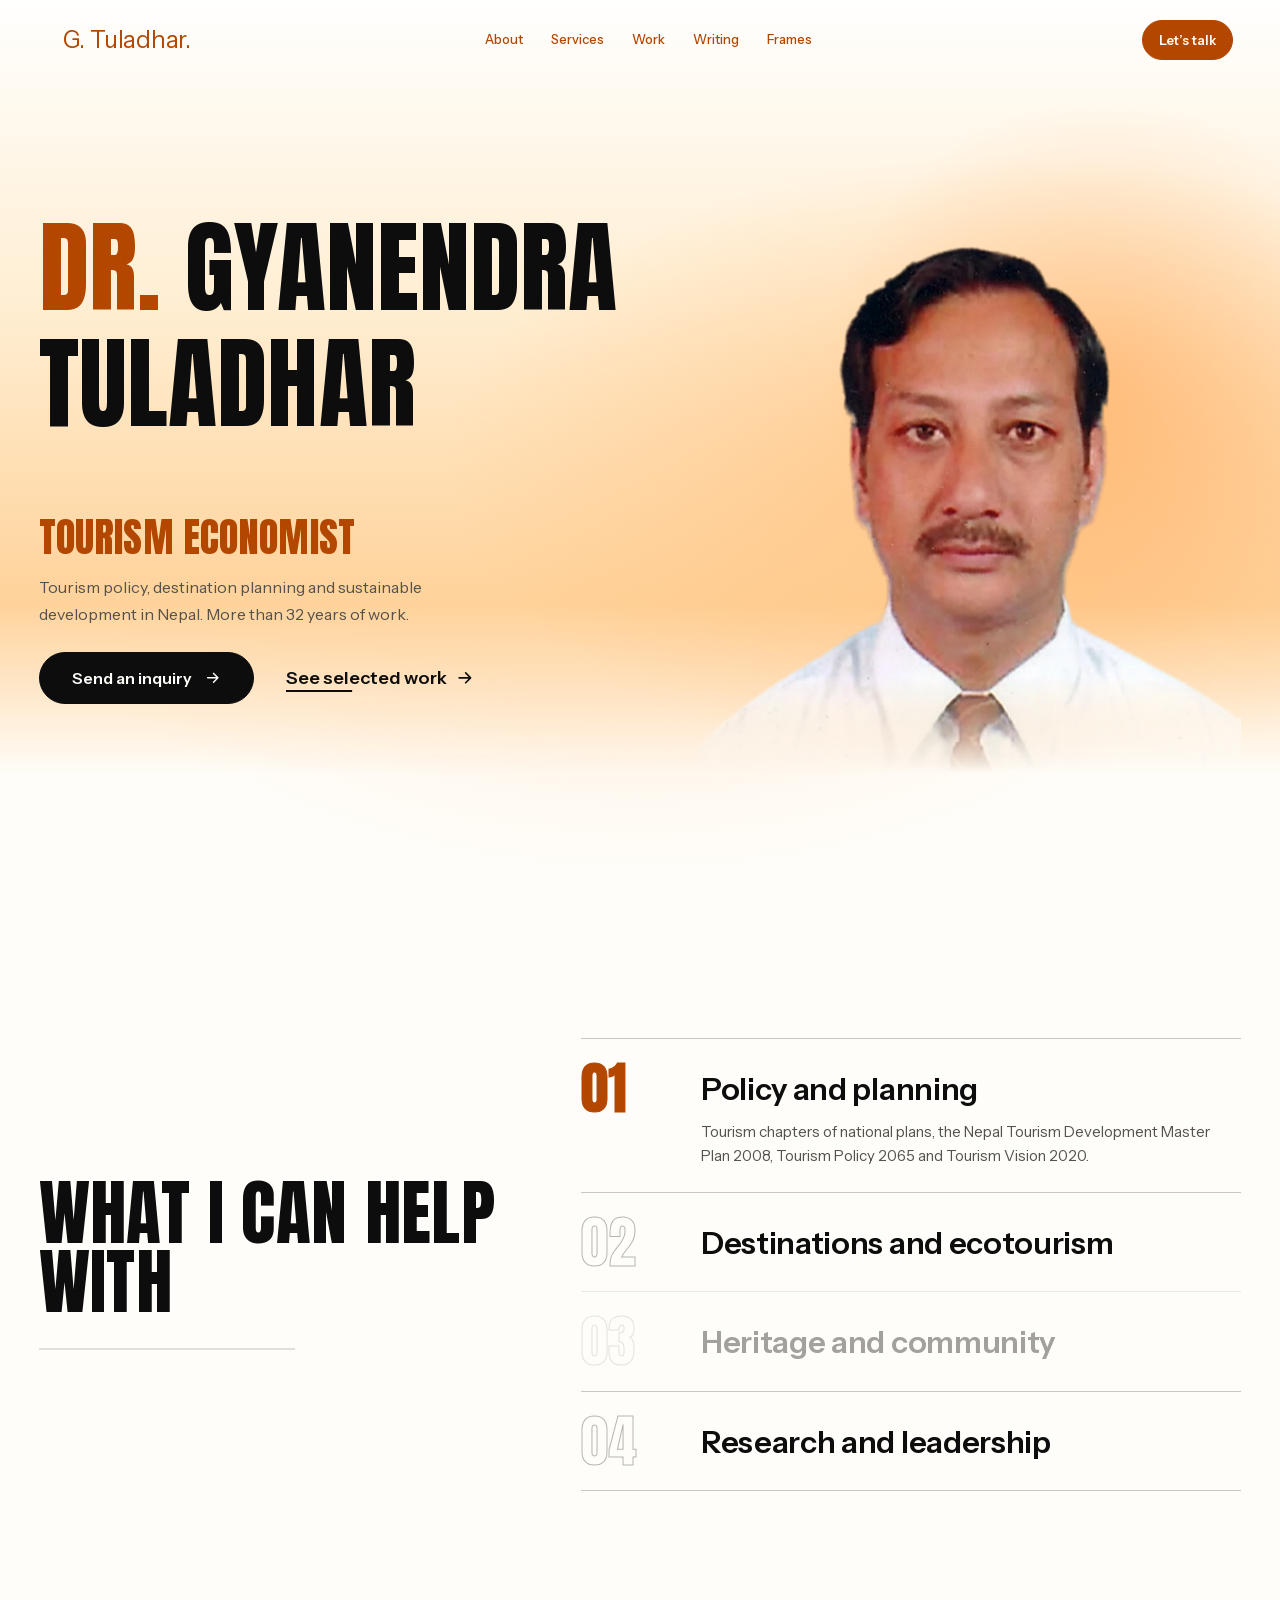
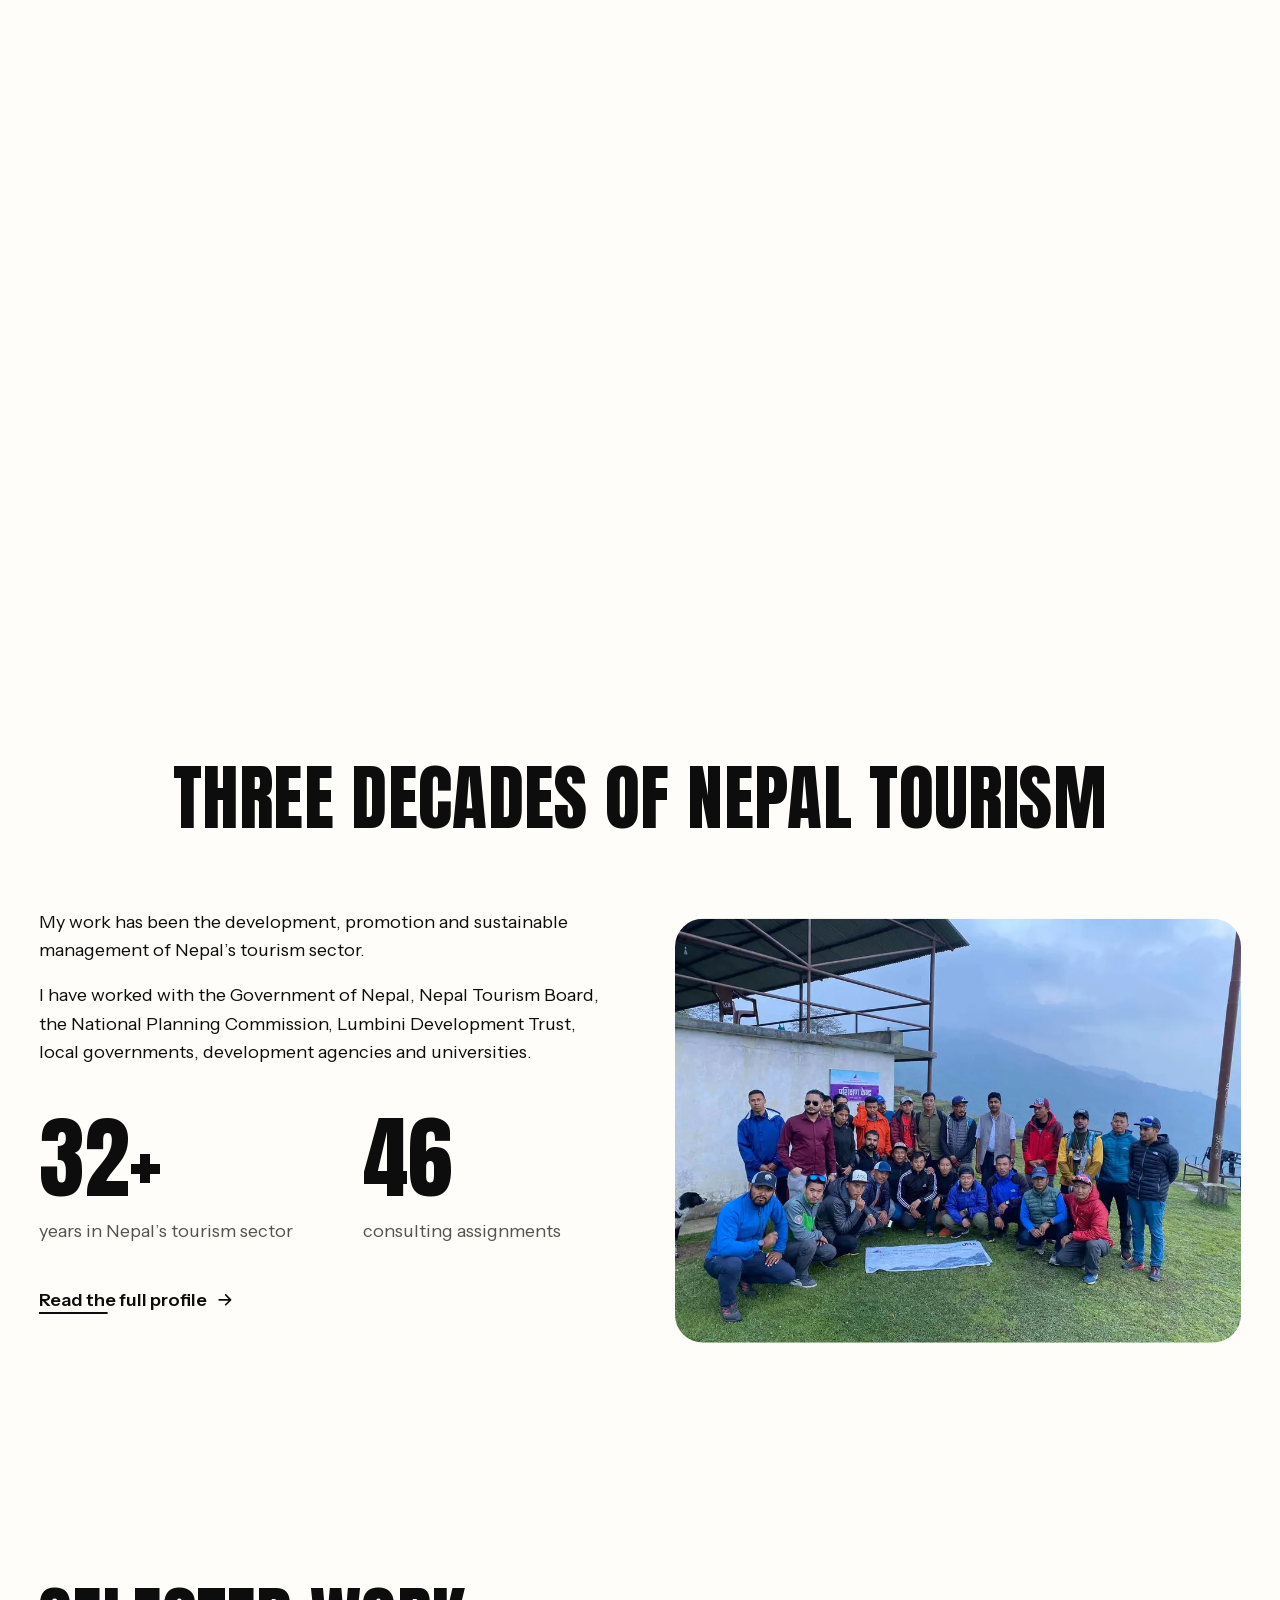
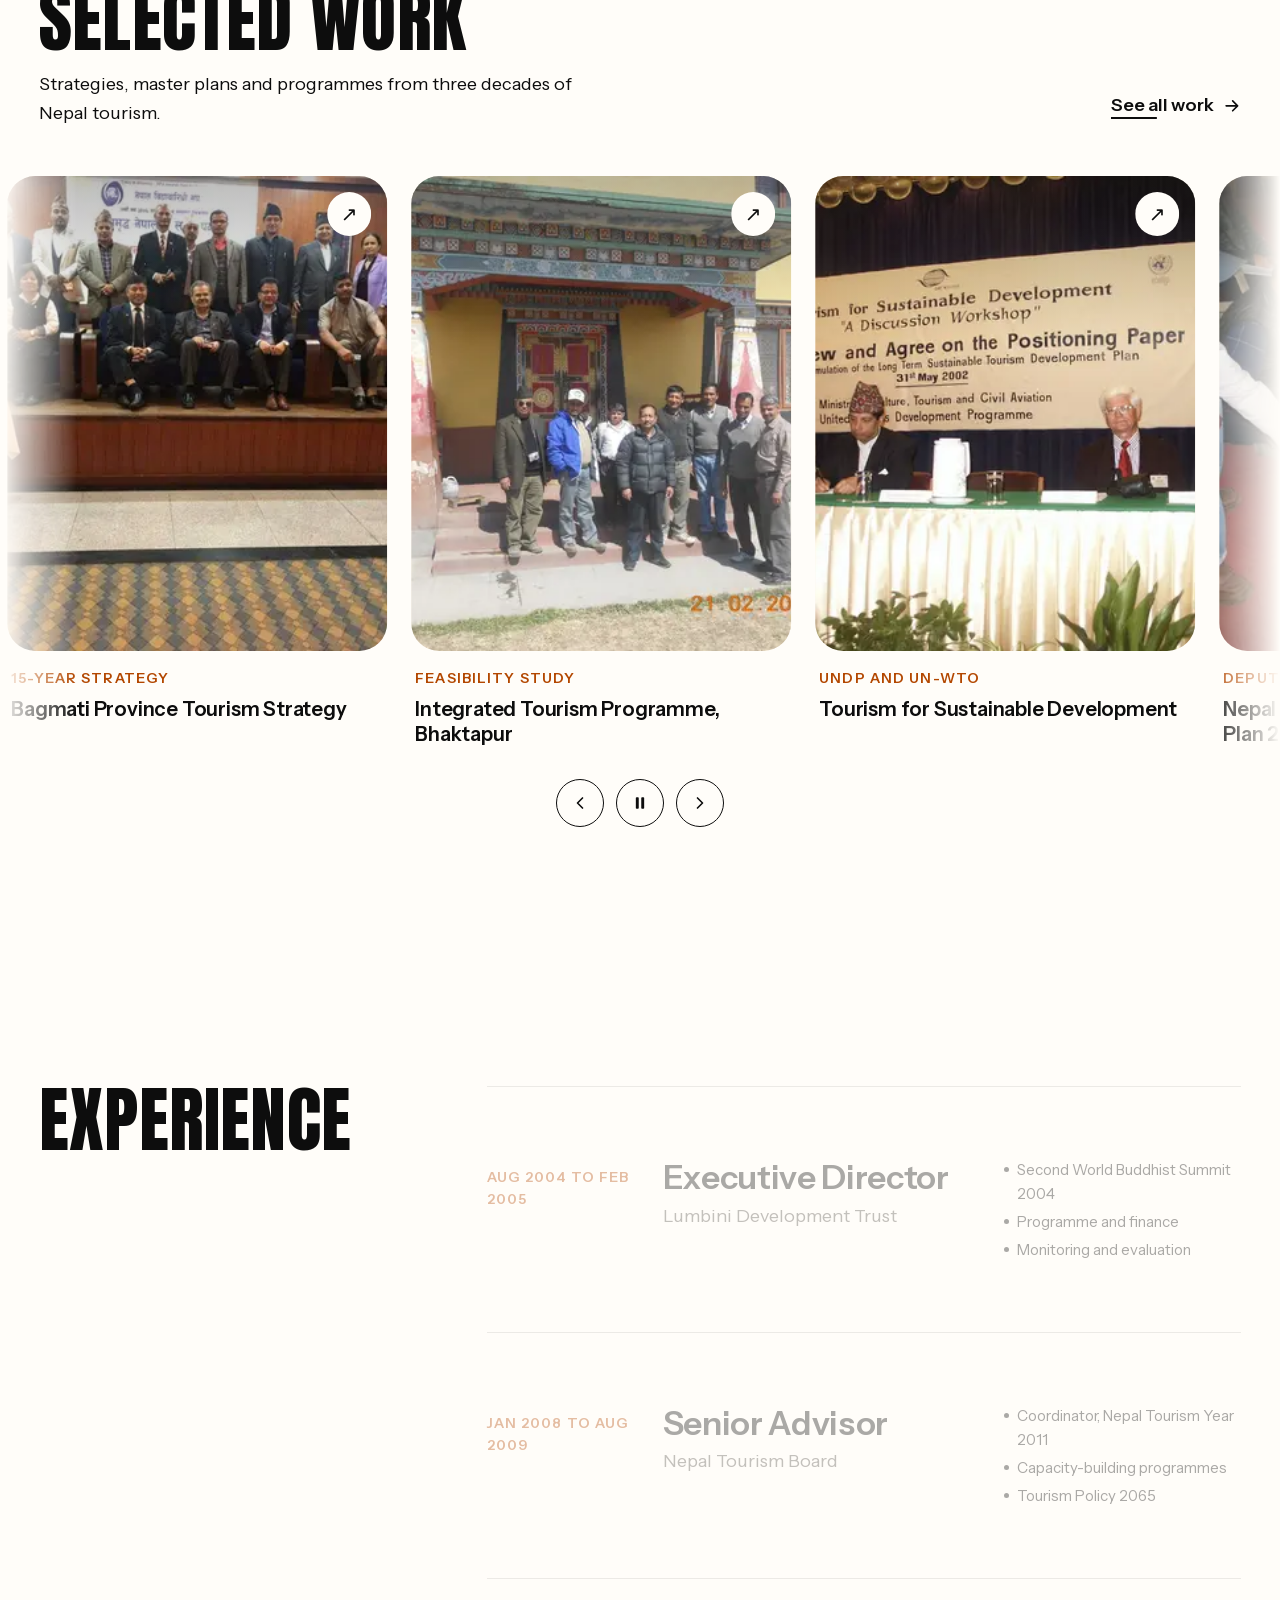
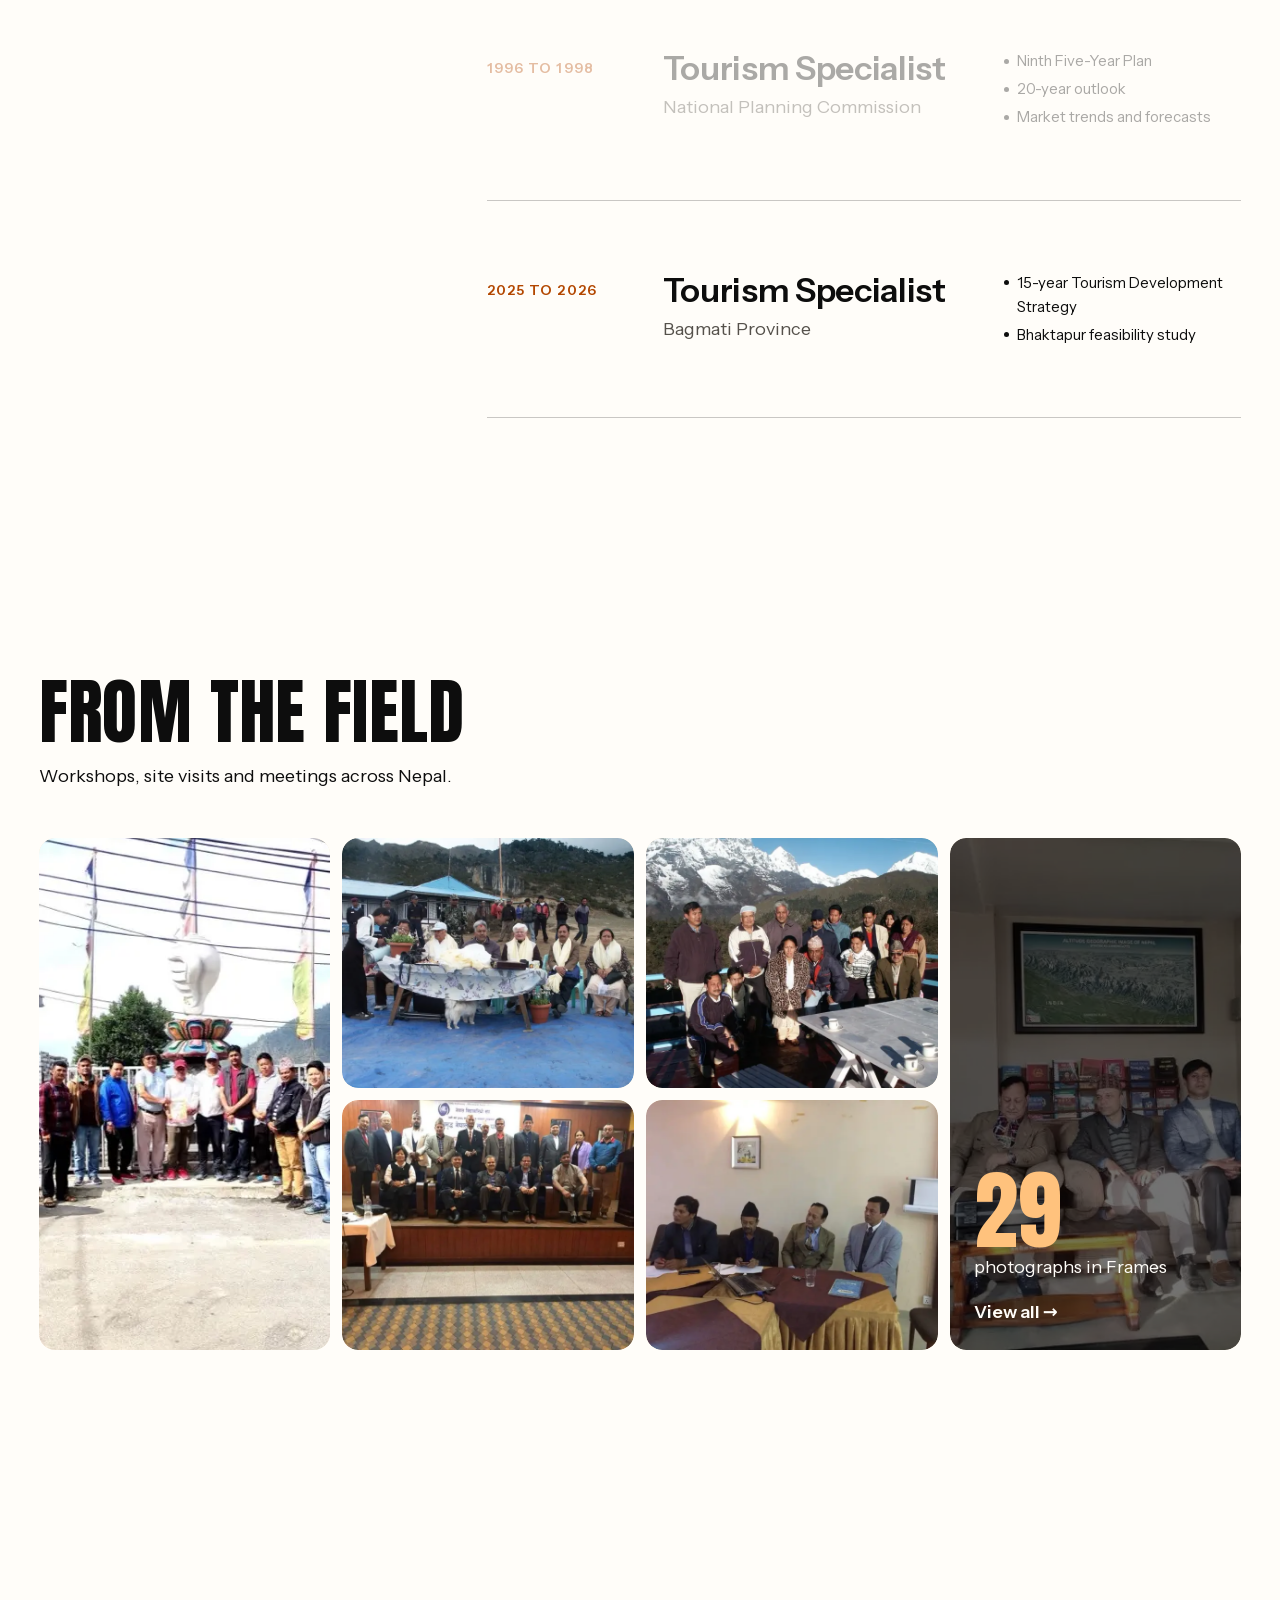
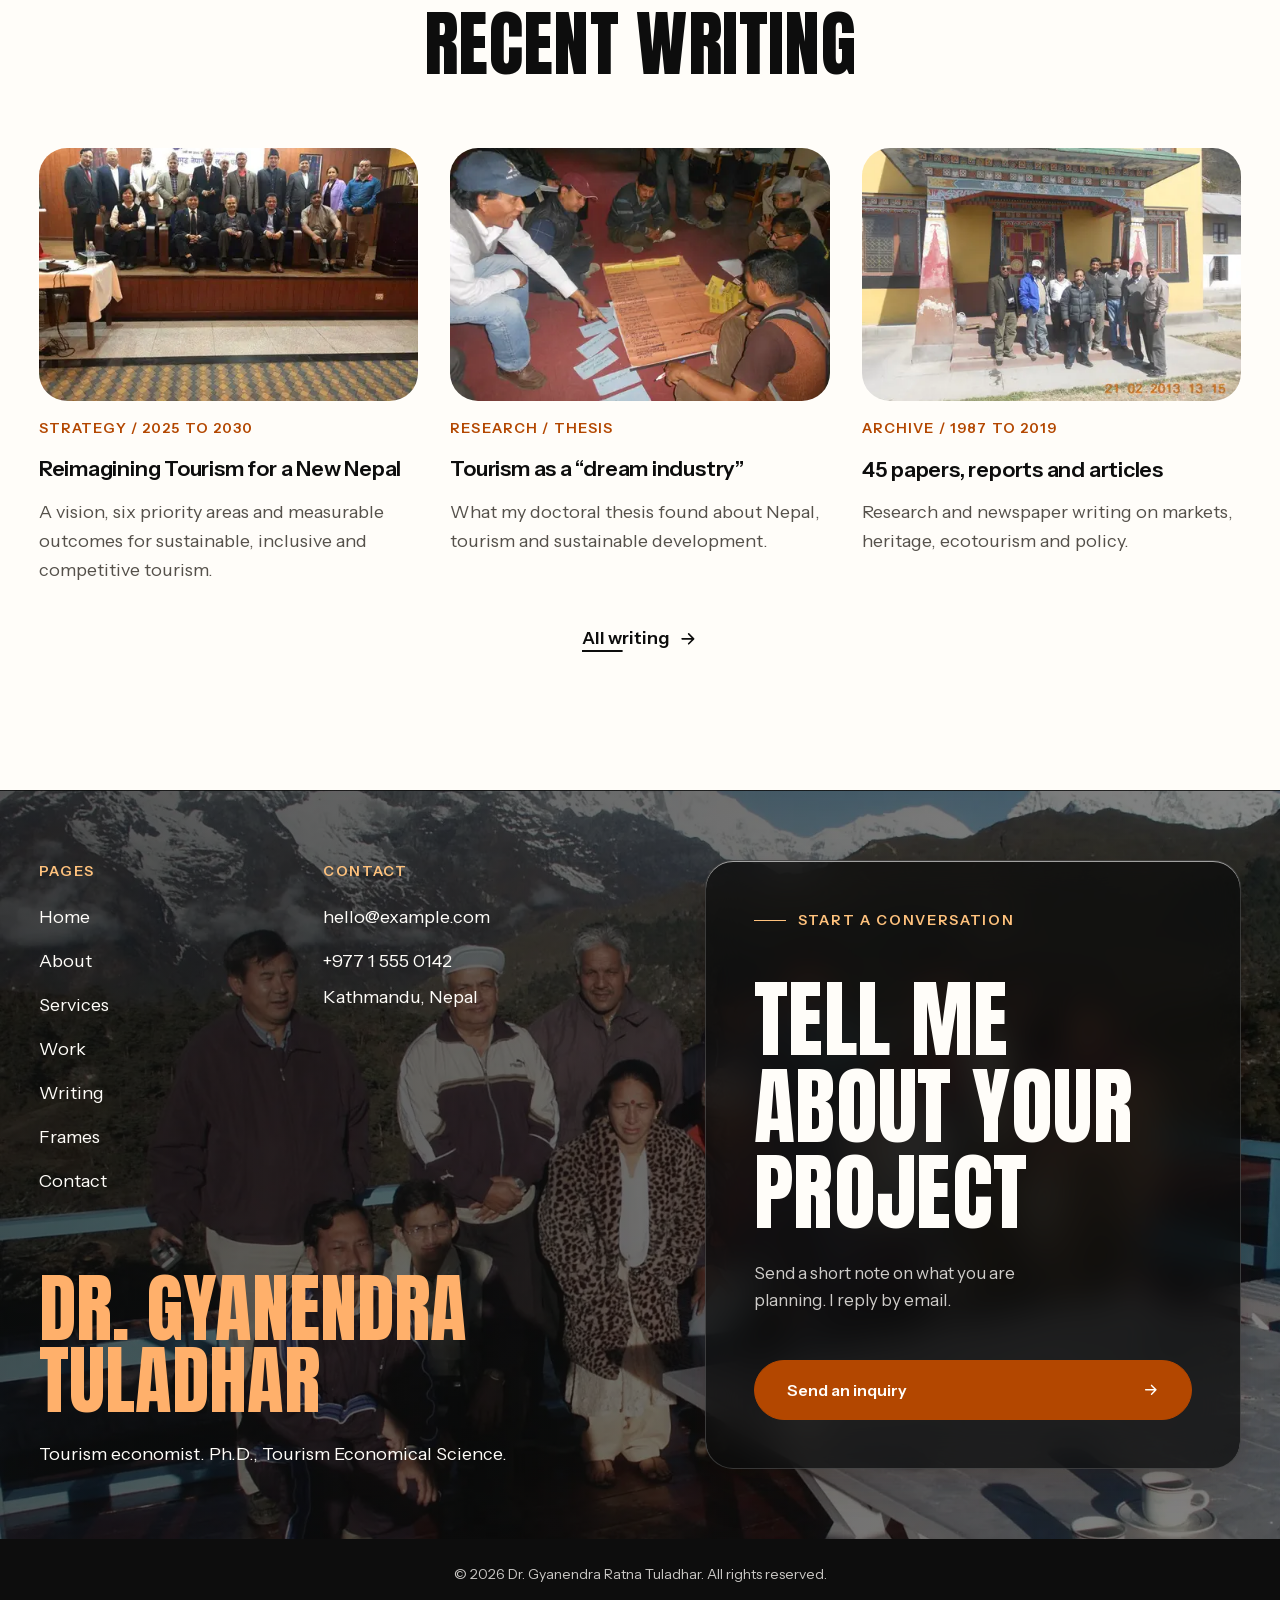
==== commit 73692f48: "Added changes to overall site" ====
--- a/index.html
+++ b/index.html
@@ -34,7 +34,7 @@
 <link rel="stylesheet" href="assets/css/sections.css">
 <link rel="stylesheet" href="assets/css/utilities.css">
 <script>document.documentElement.classList.add("js");</script>
-<!-- DEMO: sameAs, alumniOf and the example.com domain are placeholders. Replace before launch. -->
+<!-- DEMO: the example.com domain is a placeholder. Replace before launch. -->
 <script type="application/ld+json">
 {
   "@context": "https://schema.org",
@@ -48,12 +48,22 @@
       "image": "https://www.example.com/assets/images/portrait-600.jpg",
       "url": "https://www.example.com/",
       "sameAs": [
-        "https://www.linkedin.com/"
+        "https://www.linkedin.com/in/dr-gyanendra-ratna-tuladhar-a53a7224/"
       ],
-      "alumniOf": {
-        "@type": "EducationalOrganization",
-        "name": "University in Sofia, Bulgaria"
-      },
+      "alumniOf": [
+        {
+          "@type": "EducationalOrganization",
+          "name": "Sofia University, Bulgaria"
+        },
+        {
+          "@type": "EducationalOrganization",
+          "name": "Economic University, Varna, Bulgaria"
+        },
+        {
+          "@type": "EducationalOrganization",
+          "name": "Tribhuvan University, Nepal"
+        }
+      ],
       "knowsAbout": [
         "Tourism economics",
         "Tourism policy and planning",
@@ -78,7 +88,7 @@
 }
 </script>
 </head>
-<body>
+<body class="page-home">
 <a class="skip-link" href="#main">Skip to content</a>
 
 <!-- WP: header.php -->
@@ -91,11 +101,25 @@
     </button>
     <nav class="nav" id="site-menu" aria-label="Main" data-nav>
       <ul class="nav__list">
+          <li class="nav__mobile-only"><a class="nav__link" href="index.html" aria-current="page">Home</a></li>
           <li><a class="nav__link" href="about.html">About</a></li>
+          <li><a class="nav__link" href="services.html">Services</a></li>
           <li><a class="nav__link" href="work.html">Work</a></li>
           <li><a class="nav__link" href="writing.html">Writing</a></li>
+          <li><a class="nav__link" href="gallery.html">Frames</a></li>
       </ul>
-      <a class="btn btn--primary nav__cta" href="contact.html">Contact</a>
+      <a class="btn btn--primary nav__cta" href="contact.html">Let&rsquo;s talk</a>
+      <div class="nav__extra">
+        <p class="nav__extra-title">Contact</p>
+        <ul class="nav__extra-list">
+          <li><a href="mailto:hello@example.com"><!-- DEMO -->hello@example.com</a></li>
+          <li><a href="tel:+97715550142"><!-- DEMO -->+977 1 555 0142</a></li>
+          <li><!-- DEMO -->Kathmandu, Nepal</li>
+          <li><a href="https://www.linkedin.com/in/dr-gyanendra-ratna-tuladhar-a53a7224/" target="_blank" rel="noopener">LinkedIn<span class="visually-hidden"> (opens in a new tab)</span></a></li>
+        </ul>
+        <p class="nav__extra-name">Gyanendra Tuladhar</p>
+        <p class="nav__extra-text">Tourism economist. Ph.D., Tourism Economical Science.</p>
+      </div>
     </nav>
   </div>
 </header>
@@ -108,10 +132,8 @@
   <div class="container">
     <div class="hero__grid">
       <div class="hero__copy">
-        <p class="hero__pill"><!-- DEMO -->Open to consulting work</p>
         <h1 class="hero__title">
-          <span class="hero__hello">Namaste, welcome. I am</span>
-          <span class="hero__name">Dr. Gyanendra Tuladhar</span>
+          <span class="hero__name"><span class="hero__dr">Dr.</span> Gyanendra Tuladhar</span>
           <span class="visually-hidden">, </span>
           <span class="hero__role">Tourism economist</span>
         </h1>
@@ -129,10 +151,11 @@
 </section>
 
 <!-- WP: template-part: expertise -->
-<section class="section" aria-labelledby="expertise-title">
+<section class="section expertise-section" aria-labelledby="expertise-title">
   <div class="container">
     <div class="section-head" data-reveal>
       <h2 id="expertise-title">What I can help with</h2>
+      <div class="expertise__progress" aria-hidden="true"><span></span></div>
     </div>
     <ol class="expertise" data-reveal-group>
       <li class="expertise__item">
@@ -179,7 +202,7 @@
         <p>I have worked with the Government of Nepal, Nepal Tourism Board, the National Planning Commission, Lumbini Development Trust, local governments, development agencies and universities.</p>
         <div class="about__stats">
           <div class="stat"><p class="stat__figure" data-count="32" data-suffix="+">32+</p><p class="stat__label">years in Nepal&rsquo;s tourism sector</p></div>
-          <div class="stat"><p class="stat__figure" data-count="40" data-suffix="+"><!-- DEMO -->40+</p><p class="stat__label"><!-- DEMO -->reports, papers and plans</p></div>
+          <div class="stat"><p class="stat__figure" data-count="46" data-suffix="">46</p><p class="stat__label">consulting assignments</p></div>
         </div>
         <p class="u-mt-6"><a class="link" href="about.html">Read the full profile <svg class="link__arrow" viewBox="0 0 24 24" fill="none" stroke="currentColor" stroke-width="2" stroke-linecap="round" stroke-linejoin="round" aria-hidden="true"><path d="M5 12h14M13 6l6 6-6 6"/></svg></a></p>
       </div>
@@ -193,8 +216,12 @@
 <!-- WP: template-part: work-carousel -->
 <section class="section" aria-labelledby="work-title">
   <div class="container">
-    <div class="section-head" data-reveal>
-      <h2 id="work-title">Selected work</h2>
+    <div class="section-head section-head--split" data-reveal>
+      <div>
+        <h2 id="work-title">Selected work</h2>
+        <p class="section-head__lead">Strategies, master plans and programmes from three decades of Nepal tourism.</p>
+      </div>
+      <a class="link" href="work.html">See all work <svg class="link__arrow" viewBox="0 0 24 24" fill="none" stroke="currentColor" stroke-width="2" stroke-linecap="round" stroke-linejoin="round" aria-hidden="true"><path d="M5 12h14M13 6l6 6-6 6"/></svg></a>
     </div>
   </div>
   <!-- WP: dynamic (projects loop) -->
@@ -203,8 +230,8 @@
       <ul class="carousel__track" data-carousel-track>
         <li class="carousel__item">
           <a class="project-card" href="work.html#bagmati" draggable="false">
-            <div class="project-card__media"><picture><source type="image/webp" srcset="assets/images/stage-group-480.webp 480w, assets/images/stage-group-960.webp 960w, assets/images/stage-group-1600.webp 1600w" sizes="340px"><img src="assets/images/stage-group-960.jpg" width="1600" height="1200" alt="Officials and guests seated in rows on a stage" loading="lazy" decoding="async"></picture></div>
-            <div class="project-card__panel glass glass--dark">
+            <div class="project-card__media"><picture><source type="image/webp" srcset="assets/images/stage-group-480.webp 480w, assets/images/stage-group-960.webp 960w, assets/images/stage-group-1600.webp 1600w" sizes="380px"><img src="assets/images/stage-group-960.jpg" width="1600" height="1200" alt="Officials and guests seated in rows on a stage" loading="lazy" decoding="async"></picture></div>
+            <div class="project-card__panel">
               <p class="project-card__meta">15-year strategy</p>
               <h3 class="project-card__title">Bagmati Province Tourism Strategy</h3>
             </div>
@@ -212,8 +239,8 @@
         </li>
         <li class="carousel__item">
           <a class="project-card" href="work.html#bhaktapur" draggable="false">
-            <div class="project-card__media"><picture><source type="image/webp" srcset="assets/images/monastery-visit-480.webp 480w, assets/images/monastery-visit-960.webp 960w, assets/images/monastery-visit-1600.webp 1600w" sizes="340px"><img src="assets/images/monastery-visit-960.jpg" width="1600" height="1200" alt="Group of men standing in front of a painted wooden entrance" loading="lazy" decoding="async"></picture></div>
-            <div class="project-card__panel glass glass--dark">
+            <div class="project-card__media"><picture><source type="image/webp" srcset="assets/images/monastery-visit-480.webp 480w, assets/images/monastery-visit-960.webp 960w, assets/images/monastery-visit-1600.webp 1600w" sizes="380px"><img src="assets/images/monastery-visit-960.jpg" width="1600" height="1200" alt="Group of men standing in front of a painted wooden entrance" loading="lazy" decoding="async"></picture></div>
+            <div class="project-card__panel">
               <p class="project-card__meta">Feasibility study</p>
               <h3 class="project-card__title">Integrated Tourism Programme, Bhaktapur</h3>
             </div>
@@ -221,8 +248,8 @@
         </li>
         <li class="carousel__item">
           <a class="project-card" href="work.html#undp" draggable="false">
-            <div class="project-card__media"><picture><source type="image/webp" srcset="assets/images/undp-workshop-panel-480.webp 480w, assets/images/undp-workshop-panel-960.webp 960w, assets/images/undp-workshop-panel-1600.webp 1600w" sizes="340px"><img src="assets/images/undp-workshop-panel-960.jpg" width="1600" height="1200" alt="Panel table at a 2002 workshop on tourism for sustainable development" loading="lazy" decoding="async"></picture></div>
-            <div class="project-card__panel glass glass--dark">
+            <div class="project-card__media"><picture><source type="image/webp" srcset="assets/images/undp-workshop-panel-480.webp 480w, assets/images/undp-workshop-panel-960.webp 960w, assets/images/undp-workshop-panel-1600.webp 1600w" sizes="380px"><img src="assets/images/undp-workshop-panel-960.jpg" width="1600" height="1200" alt="Panel table at a 2002 workshop on tourism for sustainable development" loading="lazy" decoding="async"></picture></div>
+            <div class="project-card__panel">
               <p class="project-card__meta">UNDP and UN-WTO</p>
               <h3 class="project-card__title">Tourism for Sustainable Development</h3>
             </div>
@@ -230,8 +257,8 @@
         </li>
         <li class="carousel__item">
           <a class="project-card" href="work.html#master-plan" draggable="false">
-            <div class="project-card__media"><picture><source type="image/webp" srcset="assets/images/community-planning-480.webp 480w, assets/images/community-planning-960.webp 960w, assets/images/community-planning-1600.webp 1600w" sizes="340px"><img src="assets/images/community-planning-960.jpg" width="1600" height="1200" alt="Participants sitting in a circle and writing notes at a planning session" loading="lazy" decoding="async"></picture></div>
-            <div class="project-card__panel glass glass--dark">
+            <div class="project-card__media"><picture><source type="image/webp" srcset="assets/images/community-planning-480.webp 480w, assets/images/community-planning-960.webp 960w, assets/images/community-planning-1600.webp 1600w" sizes="380px"><img src="assets/images/community-planning-960.jpg" width="1600" height="1200" alt="Participants sitting in a circle and writing notes at a planning session" loading="lazy" decoding="async"></picture></div>
+            <div class="project-card__panel">
               <p class="project-card__meta">Deputy Team Leader</p>
               <h3 class="project-card__title">Nepal Tourism Development Master Plan 2008</h3>
             </div>
@@ -239,8 +266,8 @@
         </li>
         <li class="carousel__item">
           <a class="project-card" href="work.html#heritage-walks" draggable="false">
-            <div class="project-card__media"><picture><source type="image/webp" srcset="assets/images/monument-group-480.webp 480w, assets/images/monument-group-719.webp 719w" sizes="340px"><img src="assets/images/monument-group-719.jpg" width="719" height="1600" alt="Group of people standing in front of a monument with prayer flags" loading="lazy" decoding="async"></picture></div>
-            <div class="project-card__panel glass glass--dark">
+            <div class="project-card__media"><picture><source type="image/webp" srcset="assets/images/monument-group-480.webp 480w, assets/images/monument-group-719.webp 719w" sizes="380px"><img src="assets/images/monument-group-719.jpg" width="719" height="1600" alt="Group of people standing in front of a monument with prayer flags" loading="lazy" decoding="async"></picture></div>
+            <div class="project-card__panel">
               <p class="project-card__meta">Conservation and tourism</p>
               <h3 class="project-card__title">Heritage Walks, Kathmandu</h3>
             </div>
@@ -248,8 +275,8 @@
         </li>
         <li class="carousel__item">
           <a class="project-card" href="work.html#lumbini" draggable="false">
-            <div class="project-card__media"><picture><source type="image/webp" srcset="assets/images/mountain-ceremony-480.webp 480w, assets/images/mountain-ceremony-960.webp 960w, assets/images/mountain-ceremony-1600.webp 1600w" sizes="340px"><img src="assets/images/mountain-ceremony-960.jpg" width="1600" height="1200" alt="Seated guests at an outdoor ceremony with mountains behind" loading="lazy" decoding="async"></picture></div>
-            <div class="project-card__panel glass glass--dark">
+            <div class="project-card__media"><picture><source type="image/webp" srcset="assets/images/mountain-ceremony-480.webp 480w, assets/images/mountain-ceremony-960.webp 960w, assets/images/mountain-ceremony-1600.webp 1600w" sizes="380px"><img src="assets/images/mountain-ceremony-960.jpg" width="1600" height="1200" alt="Seated guests at an outdoor ceremony with mountains behind" loading="lazy" decoding="async"></picture></div>
+            <div class="project-card__panel">
               <p class="project-card__meta">Executive Director, LDT</p>
               <h3 class="project-card__title">Second World Buddhist Summit 2004</h3>
             </div>
@@ -263,11 +290,10 @@
       <button class="icon-btn" type="button" data-carousel-next aria-label="Next project"><svg viewBox="0 0 24 24" fill="none" stroke="currentColor" stroke-width="2" stroke-linecap="round" stroke-linejoin="round" aria-hidden="true"><path d="M9 6l6 6-6 6"/></svg></button>
     </div>
   </div>
-  <div class="container work-more"><a class="link" href="work.html">See all work <svg class="link__arrow" viewBox="0 0 24 24" fill="none" stroke="currentColor" stroke-width="2" stroke-linecap="round" stroke-linejoin="round" aria-hidden="true"><path d="M5 12h14M13 6l6 6-6 6"/></svg></a></div>
 </section>
 
 <!-- WP: template-part: experience -->
-<section class="section" aria-labelledby="experience-title">
+<section class="section exp-section" aria-labelledby="experience-title">
   <div class="container container--narrow">
     <div class="section-head" data-reveal>
       <h2 id="experience-title">Experience</h2>
@@ -275,7 +301,7 @@
     <!-- WP: dynamic (experience loop) -->
 <ol class="exp" data-reveal-group>
   <li class="exp__row">
-    <p class="exp__period"><!-- DEMO -->2003 to 2005</p>
+    <p class="exp__period">Aug 2004 to Feb 2005</p>
     <div>
       <h3 class="exp__role">Executive Director</h3>
       <p class="exp__org">Lumbini Development Trust</p>
@@ -285,7 +311,7 @@
     </ul>
   </li>
   <li class="exp__row">
-    <p class="exp__period"><!-- DEMO -->2009 to 2012</p>
+    <p class="exp__period">Jan 2008 to Aug 2009</p>
     <div>
       <h3 class="exp__role">Senior Advisor</h3>
       <p class="exp__org">Nepal Tourism Board</p>
@@ -295,7 +321,7 @@
     </ul>
   </li>
   <li class="exp__row">
-    <p class="exp__period"><!-- DEMO -->1995 to 1997</p>
+    <p class="exp__period">1996 to 1998</p>
     <div>
       <h3 class="exp__role">Tourism Specialist</h3>
       <p class="exp__org">National Planning Commission</p>
@@ -305,7 +331,7 @@
     </ul>
   </li>
   <li class="exp__row">
-    <p class="exp__period"><!-- DEMO -->2021 to 2023</p>
+    <p class="exp__period">2025 to 2026</p>
     <div>
       <h3 class="exp__role">Tourism Specialist</h3>
       <p class="exp__org">Bagmati Province</p>
@@ -321,15 +347,20 @@
 <!-- WP: template-part: field-photos -->
 <section class="section" aria-labelledby="field-title">
   <div class="container">
-    <div class="section-head" data-reveal>
-      <h2 id="field-title">From the field</h2>
-    </div>
-    <div class="field-strip" data-reveal-group>
-      <figure class="figure"><picture><source type="image/webp" srcset="assets/images/planning-cards-480.webp 480w, assets/images/planning-cards-960.webp 960w, assets/images/planning-cards-1600.webp 1600w" sizes="(min-width: 880px) 22vw, 45vw"><img src="assets/images/planning-cards-960.jpg" width="1600" height="1200" alt="Participants arranging cards on the floor during a planning session" loading="lazy" decoding="async"></picture></figure>
-      <figure class="figure"><picture><source type="image/webp" srcset="assets/images/garden-group-480.webp 480w, assets/images/garden-group-960.webp 960w, assets/images/garden-group-1600.webp 1600w" sizes="(min-width: 880px) 22vw, 45vw"><img src="assets/images/garden-group-960.jpg" width="1600" height="1200" alt="Group of men and women standing in a garden" loading="lazy" decoding="async"></picture></figure>
-      <figure class="figure"><picture><source type="image/webp" srcset="assets/images/monastery-front-480.webp 480w, assets/images/monastery-front-960.webp 960w, assets/images/monastery-front-1200.webp 1200w" sizes="(min-width: 880px) 22vw, 45vw"><img src="assets/images/monastery-front-960.jpg" width="1200" height="1600" alt="Man standing in front of a monastery building" loading="lazy" decoding="async"></picture></figure>
-      <figure class="figure"><picture><source type="image/webp" srcset="assets/images/agm-group-480.webp 480w, assets/images/agm-group-960.webp 960w, assets/images/agm-group-1600.webp 1600w" sizes="(min-width: 880px) 22vw, 45vw"><img src="assets/images/agm-group-960.jpg" width="1600" height="1200" alt="Large group posing together in a meeting hall" loading="lazy" decoding="async"></picture></figure>
-    </div>
+    <div class="section-head section-head--split" data-reveal>
+      <div>
+        <h2 id="field-title">From the field</h2>
+        <p class="section-head__lead">Workshops, site visits and meetings across Nepal.</p>
+      </div>
+    </div>
+    <ul class="fmosaic">
+      <li class="fmosaic__tile fmosaic__tile--tall"><a href="assets/images/gallery/g02-1600.webp" data-lightbox aria-label="Open photograph 2 of 29"><img src="assets/images/gallery/g02-720.webp" width="719" height="1600" alt="Photograph from fieldwork, 2 of 29" loading="lazy" decoding="async"></a></li>
+      <li class="fmosaic__tile"><a href="assets/images/gallery/g01-1600.webp" data-lightbox aria-label="Open photograph 1 of 29"><img src="assets/images/gallery/g01-720.webp" width="1600" height="1200" alt="Photograph from fieldwork, 1 of 29" loading="lazy" decoding="async"></a></li>
+      <li class="fmosaic__tile"><a href="assets/images/gallery/g03-1600.webp" data-lightbox aria-label="Open photograph 3 of 29"><img src="assets/images/gallery/g03-720.webp" width="1600" height="1200" alt="Photograph from fieldwork, 3 of 29" loading="lazy" decoding="async"></a></li>
+      <li class="fmosaic__tile fmosaic__tile--more"><a href="gallery.html"><img src="assets/images/gallery/g08-720.webp" width="1600" height="1200" alt="" loading="lazy" decoding="async"><span class="fmosaic__label"><span class="fmosaic__count">29</span><span>photographs in Frames</span><span class="fmosaic__go">View all &rarr;</span></span></a></li>
+      <li class="fmosaic__tile"><a href="assets/images/gallery/g04-1600.webp" data-lightbox aria-label="Open photograph 4 of 29"><img src="assets/images/gallery/g04-720.webp" width="1600" height="1200" alt="Photograph from fieldwork, 4 of 29" loading="lazy" decoding="async"></a></li>
+      <li class="fmosaic__tile"><a href="assets/images/gallery/g07-1600.webp" data-lightbox aria-label="Open photograph 7 of 29"><img src="assets/images/gallery/g07-720.webp" width="1600" height="1200" alt="Photograph from fieldwork, 7 of 29" loading="lazy" decoding="async"></a></li>
+    </ul>
   </div>
 </section>
 
@@ -342,39 +373,25 @@
     <!-- WP: dynamic (posts loop) -->
     <ul class="post-grid" data-reveal-group>
       <li class="post-card">
-        <div class="figure post-card__media"><picture><source type="image/webp" srcset="assets/images/monastery-visit-480.webp 480w, assets/images/monastery-visit-960.webp 960w, assets/images/monastery-visit-1600.webp 1600w" sizes="(min-width: 1000px) 30vw, (min-width: 640px) 45vw, 92vw"><img src="assets/images/monastery-visit-960.jpg" width="1600" height="1200" alt="Group standing in front of a painted monastery entrance" loading="lazy" decoding="async"></picture></div>
-        <p class="post-card__meta"><!-- DEMO -->Heritage / <!-- DEMO -->12 March 2026</p>
-        <h3 class="post-card__title"><a href="article.html"><!-- DEMO -->Why heritage walks keep visitors longer in Kathmandu</a></h3>
-        <p class="post-card__excerpt"><!-- DEMO -->Short guided walks can add a night to a stay. Here is what the Kathmandu city core shows.</p>
+        <div class="figure post-card__media"><picture><source type="image/webp" srcset="assets/images/stage-group-480.webp 480w, assets/images/stage-group-960.webp 960w, assets/images/stage-group-1600.webp 1600w" sizes="(min-width: 1000px) 30vw, (min-width: 640px) 45vw, 92vw"><img src="assets/images/stage-group-960.jpg" width="1600" height="1200" alt="Officials and guests seated in rows on a stage" loading="lazy" decoding="async"></picture></div>
+        <p class="post-card__meta">Strategy / 2025 to 2030</p>
+        <h3 class="post-card__title"><a href="article.html">Reimagining Tourism for a New Nepal</a></h3>
+        <p class="post-card__excerpt">A vision, six priority areas and measurable outcomes for sustainable, inclusive and competitive tourism.</p>
       </li>
       <li class="post-card">
-        <div class="figure post-card__media"><picture><source type="image/webp" srcset="assets/images/hillside-group-480.webp 480w, assets/images/hillside-group-960.webp 960w, assets/images/hillside-group-1600.webp 1600w" sizes="(min-width: 1000px) 30vw, (min-width: 640px) 45vw, 92vw"><img src="assets/images/hillside-group-960.jpg" width="1600" height="1200" alt="Group of trekkers on a grass hillside" loading="lazy" decoding="async"></picture></div>
-        <p class="post-card__meta"><!-- DEMO -->Ecotourism / <!-- DEMO -->2 February 2026</p>
-        <h3 class="post-card__title"><a href="article.html"><!-- DEMO -->Planning ecotourism around community forests</a></h3>
-        <p class="post-card__excerpt"><!-- DEMO -->Conservation and local income can share one plan. Notes from fieldwork in the Terai and the hills.</p>
+        <div class="figure post-card__media"><picture><source type="image/webp" srcset="assets/images/community-planning-480.webp 480w, assets/images/community-planning-960.webp 960w, assets/images/community-planning-1600.webp 1600w" sizes="(min-width: 1000px) 30vw, (min-width: 640px) 45vw, 92vw"><img src="assets/images/community-planning-960.jpg" width="1600" height="1200" alt="Participants sitting in a circle and writing notes at a planning session" loading="lazy" decoding="async"></picture></div>
+        <p class="post-card__meta">Research / Thesis</p>
+        <h3 class="post-card__title"><a href="thesis.html">Tourism as a &ldquo;dream industry&rdquo;</a></h3>
+        <p class="post-card__excerpt">What my doctoral thesis found about Nepal, tourism and sustainable development.</p>
       </li>
       <li class="post-card">
-        <div class="figure post-card__media"><picture><source type="image/webp" srcset="assets/images/stage-group-480.webp 480w, assets/images/stage-group-960.webp 960w, assets/images/stage-group-1600.webp 1600w" sizes="(min-width: 1000px) 30vw, (min-width: 640px) 45vw, 92vw"><img src="assets/images/stage-group-960.jpg" width="1600" height="1200" alt="Officials seated on a stage during a meeting" loading="lazy" decoding="async"></picture></div>
-        <p class="post-card__meta"><!-- DEMO -->Policy / <!-- DEMO -->18 January 2026</p>
-        <h3 class="post-card__title"><a href="article.html"><!-- DEMO -->What a provincial tourism strategy should cover</a></h3>
-        <p class="post-card__excerpt"><!-- DEMO -->Infrastructure, people, marketing and rules: a plain list of what a 15-year strategy needs.</p>
+        <div class="figure post-card__media"><picture><source type="image/webp" srcset="assets/images/monastery-visit-480.webp 480w, assets/images/monastery-visit-960.webp 960w, assets/images/monastery-visit-1600.webp 1600w" sizes="(min-width: 1000px) 30vw, (min-width: 640px) 45vw, 92vw"><img src="assets/images/monastery-visit-960.jpg" width="1600" height="1200" alt="Group of men standing in front of a painted wooden entrance" loading="lazy" decoding="async"></picture></div>
+        <p class="post-card__meta">Archive / 1987 to 2019</p>
+        <h3 class="post-card__title"><a href="writing.html#publications">45 papers, reports and articles</a></h3>
+        <p class="post-card__excerpt">Research and newspaper writing on markets, heritage, ecotourism and policy.</p>
       </li>
     </ul>
     <p class="work-more"><a class="link" href="writing.html">All writing <svg class="link__arrow" viewBox="0 0 24 24" fill="none" stroke="currentColor" stroke-width="2" stroke-linecap="round" stroke-linejoin="round" aria-hidden="true"><path d="M5 12h14M13 6l6 6-6 6"/></svg></a></p>
-  </div>
-</section>
-
-<!-- WP: template-part: cta-band -->
-<section class="cta on-dark" aria-labelledby="cta-title">
-  <div class="cta__bg" aria-hidden="true">
-    <picture><source type="image/webp" srcset="assets/images/terrace-group-480.webp 480w, assets/images/terrace-group-960.webp 960w, assets/images/terrace-group-1600.webp 1600w" sizes="100vw"><img src="assets/images/terrace-group-960.jpg" width="1600" height="1200" alt="" loading="lazy" decoding="async"></picture>
-  </div>
-  <div class="container">
-    <div class="cta__panel glass glass--dark" data-reveal>
-      <h2 id="cta-title">Tell me about your project</h2>
-      <p>Send a short note on what you are planning. I reply by email.</p>
-      <a class="btn btn--cream" href="contact.html">Send an inquiry <svg class="btn__arrow" viewBox="0 0 24 24" fill="none" stroke="currentColor" stroke-width="2" stroke-linecap="round" stroke-linejoin="round" aria-hidden="true"><path d="M5 12h14M13 6l6 6-6 6"/></svg></a>
-    </div>
   </div>
 </section>
 
@@ -382,32 +399,53 @@
 
 <!-- WP: footer.php -->
 <footer class="site-footer">
-  <div class="container">
-    <div class="site-footer__grid">
-      <div>
-        <p class="site-footer__name">Gyanendra<br>Tuladhar</p>
-        <p class="u-mt-5">Tourism economist. Ph.D., Tourism Economical Science.</p>
-      </div>
-      <div>
-        <p class="site-footer__title">Pages</p>
-        <ul class="site-footer__list">
-          <li><a href="index.html">Home</a></li>
-          <li><a href="about.html">About</a></li>
-          <li><a href="work.html">Work</a></li>
-          <li><a href="writing.html">Writing</a></li>
-          <li><a href="contact.html">Contact</a></li>
-        </ul>
-      </div>
-      <div>
-        <p class="site-footer__title">Contact</p>
-        <!-- WP: dynamic (contact details) -->
-        <ul class="site-footer__list">
-          <li><a href="mailto:hello@example.com"><!-- DEMO -->hello@example.com</a></li>
-          <li><a href="tel:+97715550142"><!-- DEMO -->+977 1 555 0142</a></li>
-          <li><!-- DEMO -->Kathmandu, Nepal</li>
-        </ul>
-      </div>
-    </div>
+  <div class="site-footer__stage">
+      <div class="cta__bg" aria-hidden="true">
+        <picture><source type="image/webp" srcset="assets/images/terrace-group-480.webp 480w, assets/images/terrace-group-960.webp 960w, assets/images/terrace-group-1600.webp 1600w" sizes="100vw"><img src="assets/images/terrace-group-960.jpg" width="1600" height="1200" alt="" loading="lazy" decoding="async"></picture>
+      </div>
+      <div class="container site-footer__top">
+        <div class="site-footer__lead">
+          <div class="site-footer__cols">
+            <div>
+              <p class="site-footer__title">Pages</p>
+              <ul class="site-footer__list">
+                <li><a href="index.html">Home</a></li>
+                <li><a href="about.html">About</a></li>
+                <li><a href="services.html">Services</a></li>
+                <li><a href="work.html">Work</a></li>
+                <li><a href="writing.html">Writing</a></li>
+                <li><a href="gallery.html">Frames</a></li>
+                <li><a href="contact.html">Contact</a></li>
+              </ul>
+            </div>
+            <div>
+              <p class="site-footer__title">Contact</p>
+              <!-- WP: dynamic (contact details) -->
+              <ul class="site-footer__list">
+                <li><a href="mailto:hello@example.com"><!-- DEMO -->hello@example.com</a></li>
+                <li><a href="tel:+97715550142"><!-- DEMO -->+977 1 555 0142</a></li>
+                <li><!-- DEMO -->Kathmandu, Nepal</li>
+              </ul>
+            </div>
+          </div>
+          <div class="site-footer__brand">
+            <p class="site-footer__name site-footer__name--accent">Dr. Gyanendra<br>Tuladhar</p>
+            <p class="u-mt-5">Tourism economist. Ph.D., Tourism Economical Science.</p>
+          </div>
+        </div>
+        <div class="site-footer__card">
+          <div class="cta__panel glass glass--dark">
+            <span class="cta__eyebrow">Start a conversation</span>
+            <div class="cta__body">
+              <h2 id="cta-title">Tell me about your project</h2>
+              <p>Send a short note on what you are planning. I reply by email.</p>
+            </div>
+            <a class="btn btn--accent" href="contact.html">Send an inquiry <svg class="btn__arrow" viewBox="0 0 24 24" fill="none" stroke="currentColor" stroke-width="2" stroke-linecap="round" stroke-linejoin="round" aria-hidden="true"><path d="M5 12h14M13 6l6 6-6 6"/></svg></a>
+          </div>
+        </div>
+      </div>
+  </div>
+  <div class="container">
     <p class="site-footer__legal">&copy; 2026 Dr. Gyanendra Ratna Tuladhar. All rights reserved.</p>
   </div>
 </footer>
@@ -417,5 +455,8 @@
 <script src="assets/js/reveal.js" defer></script>
 <script src="assets/js/motion.js" defer></script>
 <script src="assets/js/carousel.js" defer></script>
+<script src="assets/js/expertise.js" defer></script>
+<script src="assets/js/gallery.js" defer></script>
+<script src="assets/js/experience.js" defer></script>
 </body>
 </html>
--- a/assets/css/base.css
+++ b/assets/css/base.css
@@ -23,6 +23,30 @@
   -webkit-font-smoothing: antialiased;
   text-rendering: optimizeLegibility;
   overflow-x: clip;
+}
+
+/* Moving background: one pale peach glow that drifts slowly behind every page */
+body::before {
+  content: "";
+  position: fixed;
+  inset: -12%;
+  z-index: -1;
+  pointer-events: none;
+  background: radial-gradient(60% 60% at 50% 45%, rgba(255, 185, 115, 0.34), transparent 72%);
+  animation: bg-drift 40s ease-in-out infinite alternate;
+  will-change: transform;
+}
+
+@keyframes bg-drift {
+  from { transform: translate3d(-28%, -12%, 0) scale(1); }
+  50%  { transform: translate3d(22%, 10%, 0) scale(1.2); }
+  to   { transform: translate3d(-8%, 24%, 0) scale(1.05); }
+}
+
+@media (prefers-reduced-motion: reduce) {
+  body::before {
+    animation: none;
+  }
 }
 
 body.is-menu-open {
--- a/assets/css/components.css
+++ b/assets/css/components.css
@@ -88,6 +88,21 @@
   border-color: var(--c-cream);
 }
 
+.btn--accent {
+  background: #b34700;
+  color: var(--c-cream);
+  border-color: #b34700;
+  transition: transform var(--dur-micro) var(--ease-out), background 250ms, border-color 250ms;
+}
+
+@media (hover: hover) and (pointer: fine) {
+  .btn--accent:hover {
+    background: #8f3800;
+    border-color: #8f3800;
+    transform: translateY(-2px);
+  }
+}
+
 .btn[disabled],
 .btn[aria-disabled="true"] {
   opacity: 0.6;
@@ -300,9 +315,9 @@
   align-items: center;
   min-height: var(--tap);
   font-family: var(--font-display);
-  font-size: clamp(3rem, 16vw, 5rem);
+  font-size: 1.5rem;
   text-transform: uppercase;
-  line-height: 1.05;
+  line-height: 1.2;
 }
 
 .nav__link[aria-current="page"]::after {
@@ -318,10 +333,12 @@
 .nav__cta {
   margin-top: var(--s-6);
   align-self: flex-start;
+  background: #b34700;
+  border-color: #b34700;
 }
 
 .nav__cta[aria-current="page"] {
-  box-shadow: 0 0 0 3px var(--c-cream), 0 0 0 5px var(--c-ink);
+  box-shadow: 0 0 0 3px var(--c-cream), 0 0 0 5px #b34700;
 }
 
 /* No-JS: keep the nav reachable on small screens */
@@ -468,6 +485,20 @@
   font-size: var(--fs-h2);
 }
 
+.section-head--split {
+  display: flex;
+  flex-wrap: wrap;
+  align-items: flex-end;
+  justify-content: space-between;
+  gap: var(--s-4) var(--s-6);
+  margin-bottom: var(--s-7);
+  text-align: left;
+}
+
+.section-head--split .section-head__lead {
+  margin-left: 0;
+}
+
 .section-head__lead {
   max-width: 46ch;
   margin: var(--s-4) auto 0;
@@ -509,18 +540,33 @@
   color: var(--c-ink-soft);
 }
 
-/* ---------- Project card (carousel, uniform size) ---------- */
+/* ---------- Project card (carousel, uniform size) ----------
+   Editorial: framed photo with a number and arrow badge, caption set below on the page. */
 .project-card {
   position: relative;
-  display: block;
+  display: flex;
+  flex-direction: column;
+  gap: var(--s-4);
+  color: var(--c-ink);
+}
+
+.project-card__media {
+  position: relative;
   aspect-ratio: 4 / 5;
   overflow: hidden;
   border-radius: var(--r-lg);
-  background: var(--c-ink);
-  color: var(--c-cream);
-}
-
-.project-card__media,
+  background: var(--c-cream-2);
+}
+
+.project-card__media::after {
+  content: "";
+  position: absolute;
+  inset: 0;
+  background: linear-gradient(180deg, rgba(13, 13, 13, 0.28), transparent 35%);
+  pointer-events: none;
+}
+
+.project-card__media picture,
 .project-card__media img {
   position: absolute;
   inset: 0;
@@ -530,20 +576,32 @@
 }
 
 .project-card__media img {
-  transition: transform 280ms var(--ease-out);
+  transition: transform 700ms var(--ease-out);
   -webkit-user-drag: none;
   user-select: none;
 }
 
+.project-card::after {
+  content: "\2197";
+  position: absolute;
+  z-index: 1;
+  top: var(--s-4);
+  right: var(--s-4);
+  display: grid;
+  place-items: center;
+  width: 44px;
+  height: 44px;
+  border-radius: 50%;
+  background: var(--c-cream);
+  color: var(--c-ink);
+  font-size: 1.25rem;
+  transition: background 300ms, color 300ms, transform 500ms var(--ease-out);
+}
+
 .project-card__panel {
-  position: absolute;
-  left: var(--s-3);
-  right: var(--s-3);
-  bottom: var(--s-3);
   display: grid;
-  gap: var(--s-1);
-  padding: var(--s-4);
-  border-radius: var(--r-md);
+  gap: var(--s-2);
+  padding: 0 var(--s-1);
 }
 
 .project-card__meta {
@@ -551,17 +609,34 @@
   font-weight: 600;
   letter-spacing: 0.08em;
   text-transform: uppercase;
-  color: var(--c-butter);
+  color: var(--c-accent);
 }
 
 .project-card__title {
-  font-size: 1.2rem;
+  font-size: 1.25rem;
   line-height: 1.25;
+  background: linear-gradient(currentColor, currentColor) left bottom / 0 1.5px no-repeat;
+  transition: background-size 500ms var(--ease-out);
+  width: fit-content;
+}
+
+.project-card:focus-visible .project-card__title {
+  background-size: 100% 1.5px;
 }
 
 @media (hover: hover) and (pointer: fine) {
   .project-card:hover .project-card__media img {
-    transform: scale(1.04);
+    transform: scale(1.06);
+  }
+
+  .project-card:hover .project-card__title {
+    background-size: 100% 1.5px;
+  }
+
+  .project-card:hover::after {
+    background: var(--c-accent);
+    color: var(--c-cream);
+    transform: rotate(45deg);
   }
 }
 
@@ -585,7 +660,7 @@
 
 .carousel__item {
   flex: none;
-  width: min(78vw, 340px);
+  width: min(80vw, 380px);
   scroll-snap-align: start;
 }
 
@@ -921,3 +996,436 @@
 .form-success:focus {
   outline: none;
 }
+
+/* ---------- Nav hover effects ---------- */
+.nav__link {
+  transition: color 250ms;
+}
+
+.nav__cta {
+  transition: transform var(--dur-micro) var(--ease-out), background 250ms, border-color 250ms, box-shadow 300ms;
+}
+
+@media (hover: hover) and (pointer: fine) {
+  .nav__link:hover {
+    color: var(--c-accent);
+  }
+
+  .nav__cta:hover {
+    background: #8f3800;
+    border-color: #8f3800;
+    box-shadow: 0 8px 20px rgba(179, 71, 0, 0.35);
+  }
+}
+
+@media (min-width: 880px) {
+  .nav__link:not([aria-current="page"])::after {
+    content: "";
+    position: absolute;
+    left: var(--s-4);
+    right: var(--s-4);
+    bottom: 8px;
+    height: 2px;
+    background: var(--c-accent);
+    transform: scaleX(0);
+    transform-origin: left center;
+    transition: transform 350ms var(--ease-out);
+  }
+
+  .nav__link:not([aria-current="page"]):hover::after,
+  .nav__link:not([aria-current="page"]):focus-visible::after {
+    transform: scaleX(1);
+  }
+}
+
+
+/* ---------- Mobile header and menu: compact bar, organized menu ---------- */
+.nav__extra {
+  display: none;
+}
+
+@media (max-width: 879.98px) {
+  :root {
+    --header-h: 56px;
+  }
+
+  .site-header {
+    padding-top: var(--s-2);
+  }
+
+  .site-header__bar {
+    min-height: 48px;
+    padding: var(--s-1) var(--s-1) var(--s-1) var(--s-4);
+  }
+
+  .logo {
+    min-height: 40px;
+    font-size: 1.25rem;
+  }
+
+  .nav-toggle {
+    min-height: 38px;
+    min-width: 38px;
+    gap: var(--s-2);
+    padding: 0 var(--s-3);
+    font-size: 0.8125rem;
+  }
+
+  .nav-toggle__bars {
+    width: 15px;
+    height: 8px;
+  }
+
+  .nav-toggle[aria-expanded="true"] .nav-toggle__bars::before {
+    transform: translateY(3px) rotate(45deg);
+  }
+
+  .nav-toggle[aria-expanded="true"] .nav-toggle__bars::after {
+    transform: translateY(-3px) rotate(-45deg);
+  }
+
+  .nav {
+    justify-content: flex-start;
+    overflow-y: auto;
+    padding: calc(var(--header-h) + var(--s-6)) var(--gutter) var(--s-6);
+  }
+
+  .nav__list {
+    gap: 0;
+    border-top: 1px solid var(--c-line-strong);
+  }
+
+  .nav__list li {
+    border-bottom: 1px solid var(--c-line);
+  }
+
+  html.js .nav__link {
+    display: flex;
+    width: 100%;
+    justify-content: space-between;
+    min-height: 52px;
+    padding: 0;
+    font-size: 1.375rem;
+    letter-spacing: 0.01em;
+  }
+
+  html.js .nav__link::before {
+    content: "\2192";
+    order: 2;
+    font-family: var(--font-text);
+    font-size: 1rem;
+    color: var(--c-ink-soft);
+    transition: transform 250ms var(--ease-out), color 250ms;
+  }
+
+  html.js .nav__link:active::before {
+    transform: translateX(4px);
+    color: var(--c-accent);
+  }
+
+  html.js .nav__link[aria-current="page"] {
+    color: var(--c-accent);
+  }
+
+  html.js .nav__link[aria-current="page"]::after {
+    display: none;
+  }
+
+  .nav__cta {
+    align-self: stretch;
+    justify-content: center;
+    min-height: 48px;
+    margin-top: var(--s-5);
+  }
+
+  .nav__extra {
+    display: block;
+    margin-top: var(--s-6);
+    padding-top: var(--s-5);
+    border-top: 1px solid var(--c-line-strong);
+  }
+
+  html:not(.js) .nav__extra {
+    display: none;
+  }
+
+  .nav__extra-title {
+    margin-bottom: var(--s-2);
+    font-size: 0.75rem;
+    font-weight: 600;
+    letter-spacing: 0.12em;
+    text-transform: uppercase;
+    color: var(--c-accent);
+  }
+
+  .nav__extra-list {
+    display: grid;
+    gap: var(--s-1);
+    font-size: 0.9375rem;
+  }
+
+  .nav__extra-list a {
+    display: inline-flex;
+    align-items: center;
+    min-height: 36px;
+  }
+
+  .nav__extra-name {
+    margin-top: var(--s-5);
+    font-family: var(--font-display);
+    font-size: 1.125rem;
+    text-transform: uppercase;
+  }
+
+  .nav__extra-text {
+    margin-top: var(--s-1);
+    font-size: 0.8125rem;
+    color: var(--c-ink-soft);
+  }
+}
+
+@media (min-width: 880px) {
+  .nav__mobile-only {
+    display: none;
+  }
+}
+
+/* Mobile footer: the menu already holds the links and contact details, so only the copyright stays */
+@media (max-width: 879.98px) {
+  .site-footer {
+    padding-block: var(--s-5);
+  }
+
+  .site-footer__grid {
+    display: none;
+  }
+
+  .site-footer__legal {
+    margin-top: 0;
+    padding-top: 0;
+    border-top: 0;
+    text-align: center;
+  }
+}
+
+/* Footer: links, contact and brand on the left; call-to-action card on the right, as tall as the left side */
+.site-footer {
+  padding-block: 0;
+}
+
+.site-footer__stage {
+  position: relative;
+  isolation: isolate;
+  overflow: hidden;
+  padding-block: var(--s-8);
+}
+
+.site-footer__stage .cta__bg::after {
+  background: linear-gradient(90deg, rgba(13, 13, 13, 0.7), rgba(13, 13, 13, 0.5));
+}
+
+.site-footer__top {
+  display: grid;
+  gap: var(--s-8);
+}
+
+.site-footer__cols {
+  display: grid;
+  grid-template-columns: repeat(2, minmax(0, 1fr));
+  gap: var(--s-6);
+  align-content: start;
+}
+
+.site-footer__brand {
+  margin-top: var(--s-8);
+}
+
+.site-footer__card {
+  display: flex;
+}
+
+.site-footer__card .cta__panel {
+  display: grid;
+  grid-template-rows: auto 1fr auto;
+  gap: var(--s-6);
+  width: 100%;
+  max-width: none;
+  padding: var(--s-7);
+}
+
+.cta__eyebrow {
+  display: inline-flex;
+  align-items: center;
+  gap: var(--s-3);
+  font-size: var(--fs-caption);
+  font-weight: 600;
+  letter-spacing: 0.12em;
+  text-transform: uppercase;
+  color: var(--c-butter);
+}
+
+.cta__eyebrow::before {
+  content: "";
+  width: 2rem;
+  height: 1px;
+  background: currentColor;
+}
+
+.site-footer__card .cta__body {
+  align-self: center;
+}
+
+.site-footer__card .cta__panel h2 {
+  max-width: none;
+  font-size: clamp(3.5rem, 1.6rem + 4.6vw, 6.5rem);
+  line-height: 1;
+  line-height: 1.02;
+}
+
+.site-footer__card .cta__panel p {
+  max-width: 30ch;
+  margin-top: var(--s-5);
+  font-size: 1.0625rem;
+  line-height: 1.6;
+  color: rgba(255, 253, 249, 0.8);
+}
+
+.site-footer__card .cta__panel .btn {
+  justify-content: space-between;
+  width: 100%;
+  min-height: 60px;
+  margin-top: 0;
+  padding-inline: var(--s-6);
+}
+
+.site-footer .site-footer__legal {
+  margin-top: 0;
+  padding-block: var(--s-5);
+  border-top: 0;
+  text-align: center;
+}
+
+@media (min-width: 880px) {
+  .site-footer__top {
+    grid-template-columns: minmax(0, 1fr) minmax(0, 1fr);
+    gap: var(--s-9);
+    align-items: stretch;
+  }
+}
+
+@media (max-width: 879.98px) {
+  .site-footer__stage {
+    padding-block: var(--s-7);
+  }
+
+  .site-footer__lead {
+    display: none;
+  }
+
+  .site-footer__stage:not(:has(.site-footer__card)) {
+    display: none;
+  }
+
+  .site-footer__card .cta__panel {
+    gap: var(--s-5);
+    padding: var(--s-6) var(--s-5);
+  }
+
+  .site-footer__card .cta__panel h2 {
+    max-width: none;
+    font-size: 3.375rem;
+  }
+
+
+  .site-footer__top {
+    gap: 0;
+  }
+}
+
+/* Footer without the call-to-action card (Contact page): name on the left, links and contact on the right */
+@media (min-width: 880px) {
+  .site-footer__top:not(:has(.site-footer__card)) {
+    align-items: start;
+  }
+
+  .site-footer__top:not(:has(.site-footer__card)) .site-footer__lead {
+    display: contents;
+  }
+
+  .site-footer__top:not(:has(.site-footer__card)) .site-footer__brand {
+    grid-column: 1;
+    grid-row: 1;
+    margin-top: 0;
+  }
+
+  .site-footer__top:not(:has(.site-footer__card)) .site-footer__cols {
+    grid-column: 2;
+    grid-row: 1;
+  }
+}
+
+.site-footer__name--accent {
+  color: #ffb06b;
+}
+
+/* ---------- Nav bar colours: logo, links and the Menu button in the accent orange ---------- */
+.logo {
+  color: #b34700;
+}
+
+.nav-toggle {
+  border-color: #b34700;
+  color: #b34700;
+}
+
+@media (min-width: 880px) {
+  .nav__link {
+    color: #b34700;
+  }
+
+  .nav__link[aria-current="page"]::after {
+    background: #b34700;
+  }
+}
+
+@media (hover: hover) and (pointer: fine) {
+  .nav__link:hover {
+    color: #8f3800;
+  }
+
+  .nav-toggle:hover {
+    background: rgba(179, 71, 0, 0.08);
+  }
+}
+
+/* ---------- Smaller desktop nav bar: links, logo and the "Let's talk" button ---------- */
+@media (min-width: 880px) {
+  .site-header__bar {
+    min-height: 52px;
+  }
+
+  .logo {
+    min-height: 40px;
+    font-size: 1.5rem;
+  }
+
+  .nav__link,
+  html:not(.js) .nav__link {
+    min-height: 40px;
+    padding: 0 var(--s-3);
+    font-size: 0.8125rem;
+  }
+
+  .nav__link[aria-current="page"]::after,
+  .nav__link:not([aria-current="page"])::after {
+    left: var(--s-3);
+    right: var(--s-3);
+    bottom: 6px;
+  }
+
+  .nav__cta {
+    min-height: 40px;
+    padding-inline: var(--s-4);
+    font-size: 0.8125rem;
+  }
+}
--- a/assets/css/sections.css
+++ b/assets/css/sections.css
@@ -13,7 +13,7 @@
   overflow: hidden;
   background:
     radial-gradient(60% 55% at 78% 60%, rgba(255, 184, 112, 0.6), transparent 72%),
-    linear-gradient(180deg, #fff 0%, var(--c-glow-1) 40%, var(--c-glow-2) 78%, var(--c-cream) 100%);
+    linear-gradient(180deg, #fff 0%, var(--c-glow-1) 40%, var(--c-glow-2) 78%, rgba(255, 253, 249, 0) 100%);
 }
 
 .hero::before {
@@ -54,9 +54,9 @@
   gap: var(--s-3);
   padding: var(--s-2) var(--s-5) var(--s-2) var(--s-3);
   border-radius: var(--r-pill);
-  background: rgba(255, 255, 255, 0.9);
-  box-shadow: 0 6px 20px rgba(120, 60, 0, 0.1);
-  font-size: var(--fs-caption);
+  background: rgba(255, 255, 255, 0.35);
+  border: 1px solid var(--c-line);
+  font-size: 0.6875rem;
   font-weight: 500;
 }
 
@@ -74,34 +74,32 @@
 .hero__title {
   display: flex;
   flex-direction: column;
-  gap: var(--s-3);
+  gap: var(--s-8);
+  margin-top: var(--s-8);
+  margin-bottom: calc(var(--s-3) * -1);
   font-family: var(--font-display);
   text-transform: uppercase;
 }
 
-.hero__hello {
-  font-family: var(--font-text);
-  font-size: var(--fs-lead);
-  font-weight: 500;
-  letter-spacing: 0;
-  text-transform: none;
-  color: var(--c-ink-soft);
+.hero__dr {
+  color: var(--c-accent);
 }
 
 .hero__name {
   font-size: clamp(3rem, 1.2rem + 6.4vw, 6.5rem);
-  line-height: 0.98;
+  line-height: 1.15;
 }
 
 .hero__role {
   font-size: clamp(1.5rem, 1rem + 2vw, 2.5rem);
-  line-height: 1;
+  line-height: 1.25;
   color: var(--c-accent);
 }
 
 .hero__intro {
   max-width: 40ch;
-  font-size: var(--fs-lead);
+  line-height: 1.7;
+  font-size: 1rem;
   color: var(--c-ink-soft);
 }
 
@@ -161,7 +159,6 @@
 
 .hero__pill { animation-delay: 80ms; }
 .hero__title { animation: none; }
-.hero__hello { animation-delay: 160ms; }
 .hero__name { animation-delay: 260ms; }
 .hero__role { animation-delay: 360ms; }
 .hero__intro { animation-delay: 460ms; }
@@ -203,7 +200,7 @@
   text-align: center;
   background:
     radial-gradient(60% 70% at 50% 100%, rgba(255, 184, 112, 0.45), transparent 75%),
-    linear-gradient(180deg, #fff 0%, var(--c-glow-1) 55%, var(--c-cream) 100%);
+    linear-gradient(180deg, #fff 0%, var(--c-glow-1) 55%, rgba(255, 253, 249, 0) 100%);
 }
 
 .page-hero h1 {
@@ -303,6 +300,110 @@
   }
 }
 
+/* Pinned scroll (JS adds .is-pinned on wide screens): the section holds still
+   while the four areas take turns opening, driven by scroll progress. */
+.js .expertise-section.is-pinned {
+  height: 340vh;
+  padding: 0;
+}
+
+.js .expertise-section.is-pinned .container {
+  position: sticky;
+  top: 0;
+  height: 100vh;
+  display: grid;
+  grid-template-columns: minmax(0, 5fr) minmax(0, 7fr);
+  gap: var(--s-8);
+  align-items: center;
+  padding-top: 5rem;
+}
+
+.js .expertise-section.is-pinned .section-head {
+  margin: 0;
+  text-align: left;
+}
+
+.expertise__progress {
+  display: none;
+}
+
+.is-pinned .expertise__progress {
+  display: block;
+  width: 100%;
+  max-width: 16rem;
+  height: 2px;
+  margin-top: var(--s-6);
+  background: var(--c-line);
+}
+
+.expertise__progress span {
+  display: block;
+  height: 100%;
+  background: var(--c-accent);
+  transform: scaleX(var(--p, 0));
+  transform-origin: left;
+}
+
+.js .expertise-section.is-pinned .expertise {
+  grid-template-columns: 1fr;
+  gap: 0;
+}
+
+.js .expertise-section.is-pinned .expertise__item {
+  display: grid;
+  grid-template-columns: 6rem minmax(0, 1fr);
+  align-items: start;
+  gap: var(--s-5);
+  padding: var(--s-5) 0;
+  border-left: 0;
+  border-top: 1px solid var(--c-line-strong);
+  opacity: 0.38;
+  transform: none;
+  transition: opacity 700ms var(--ease-out);
+  transition-delay: 0s;
+}
+
+.js .expertise-section.is-pinned .expertise__item:last-child {
+  border-bottom: 1px solid var(--c-line-strong);
+}
+
+.js .expertise-section.is-pinned .expertise__item::before {
+  display: none;
+}
+
+.js .expertise-section.is-pinned .expertise__item.is-active {
+  opacity: 1;
+}
+
+.is-pinned .expertise__num {
+  font-size: 3.5rem;
+  transition: color 600ms, -webkit-text-stroke-color 600ms;
+}
+
+.is-pinned .is-active .expertise__num {
+  color: var(--c-accent);
+  -webkit-text-stroke-color: var(--c-accent);
+}
+
+.is-pinned .expertise__title {
+  font-size: clamp(1.5rem, 2.4vw, 2rem);
+  padding-top: 0.5rem;
+}
+
+.is-pinned .expertise__text {
+  max-height: 0;
+  margin: 0;
+  overflow: hidden;
+  opacity: 0;
+  transition: max-height 800ms var(--ease-out), opacity 600ms, margin 800ms var(--ease-out);
+}
+
+.is-pinned .is-active .expertise__text {
+  max-height: 8rem;
+  margin-top: var(--s-3);
+  opacity: 1;
+}
+
 /* =========================================================
    About teaser
    Visual anchor: two oversized stats beside one rounded photo
@@ -314,7 +415,7 @@
 }
 
 .about__lead {
-  font-size: var(--fs-lead);
+  font-size: inherit;
 }
 
 .about__body p + p {
@@ -719,6 +820,22 @@
   gap: var(--s-4);
   max-width: var(--measure);
   margin: var(--s-7) auto 0;
+}
+
+.pager .link {
+  justify-self: start;
+}
+
+.pager .pager__next {
+  justify-self: end;
+}
+
+.pager .pager__next::after {
+  transform-origin: right center;
+}
+
+.pager .link:hover::after {
+  transform: scaleX(1);
 }
 
 @media (min-width: 640px) {
@@ -787,3 +904,896 @@
     grid-template-columns: repeat(3, minmax(0, 1fr));
   }
 }
+
+/* =========================================================
+   Experience: heading stays pinned while the roles scroll past one by one
+   ========================================================= */
+@media (min-width: 1000px) and (prefers-reduced-motion: no-preference) {
+  .js .exp-section .container {
+    max-width: calc(var(--container) + var(--gutter) * 2);
+    display: grid;
+    grid-template-columns: minmax(0, 4fr) minmax(0, 8fr);
+    gap: var(--s-8);
+    align-items: start;
+  }
+
+  .js .exp-section .section-head {
+    position: sticky;
+    top: 9rem;
+    margin: 0;
+    text-align: left;
+  }
+
+  .js .exp-section .exp__row {
+    padding-block: var(--s-8);
+    opacity: 0.35;
+    transition: opacity 600ms var(--ease-out);
+  }
+
+  .js .exp-section .exp__row.is-current {
+    opacity: 1;
+  }
+
+  .js .exp-section .exp__role {
+    font-size: clamp(1.75rem, 2.6vw, 2.5rem);
+  }
+}
+
+/* =========================================================
+   Gallery (home "From the field" and Frames page)
+   ========================================================= */
+.gallery {
+  columns: 2;
+  column-gap: var(--s-4);
+}
+
+.gallery__item {
+  margin-bottom: var(--s-4);
+  break-inside: avoid;
+}
+
+.gallery__item a {
+  display: block;
+  overflow: hidden;
+  border-radius: var(--r-md);
+  background: var(--c-cream-2);
+}
+
+.gallery__item img {
+  display: block;
+  width: 100%;
+  height: auto;
+  transition: transform 800ms var(--ease-out);
+}
+
+@media (hover: hover) and (pointer: fine) {
+  .gallery__item a:hover img {
+    transform: scale(1.05);
+  }
+}
+
+.gallery-box {
+  width: min(96vw, 1400px);
+  max-width: none;
+  max-height: 96vh;
+  padding: 0;
+  border: 0;
+  background: transparent;
+  overflow: visible;
+}
+
+.gallery-box::backdrop {
+  background: rgba(13, 13, 13, 0.92);
+}
+
+.gallery-box img {
+  display: block;
+  max-width: 100%;
+  max-height: 88vh;
+  margin: 0 auto;
+  border-radius: var(--r-md);
+}
+
+.gallery-box__bar {
+  display: flex;
+  justify-content: center;
+  align-items: center;
+  gap: var(--s-4);
+  margin-top: var(--s-3);
+  color: var(--c-cream);
+}
+
+.gallery-box__bar button {
+  min-width: 44px;
+  min-height: 44px;
+  border: 1px solid rgba(255, 253, 249, 0.5);
+  border-radius: 999px;
+  background: transparent;
+  color: inherit;
+  font: inherit;
+  cursor: pointer;
+}
+
+@media (min-width: 700px) {
+  .gallery { columns: 3; }
+}
+
+@media (min-width: 1100px) {
+  .gallery { columns: 4; }
+}
+
+/* Home "From the field": six-tile mosaic, last tall tile opens the full gallery */
+.fmosaic {
+  display: grid;
+  grid-template-columns: repeat(2, minmax(0, 1fr));
+  grid-auto-rows: clamp(150px, 38vw, 240px);
+  gap: var(--s-3);
+}
+
+.fmosaic__tile,
+.fmosaic__tile a {
+  position: relative;
+  display: block;
+  height: 100%;
+  overflow: hidden;
+  border-radius: var(--r-md);
+  background: var(--c-cream-2);
+}
+
+.fmosaic__tile--tall,
+.fmosaic__tile--more {
+  grid-row: span 2;
+}
+
+.fmosaic__tile img {
+  position: absolute;
+  inset: 0;
+  width: 100%;
+  height: 100%;
+  object-fit: cover;
+  transition: transform 900ms var(--ease-out);
+}
+
+.fmosaic__tile--more img {
+  filter: brightness(0.45) saturate(0.8);
+}
+
+.fmosaic__label {
+  position: absolute;
+  inset: 0;
+  display: flex;
+  flex-direction: column;
+  justify-content: flex-end;
+  gap: var(--s-1);
+  padding: var(--s-5);
+  color: var(--c-cream);
+}
+
+.fmosaic__count {
+  font-family: var(--font-display);
+  font-size: clamp(3.5rem, 8vw, 5.5rem);
+  line-height: 0.9;
+  color: var(--c-butter);
+}
+
+.fmosaic__go {
+  margin-top: var(--s-3);
+  font-weight: 600;
+  transition: transform 400ms var(--ease-out);
+}
+
+@media (hover: hover) and (pointer: fine) {
+  .fmosaic__tile a:hover img {
+    transform: scale(1.06);
+  }
+
+  .fmosaic__tile--more a:hover .fmosaic__go {
+    transform: translateX(8px);
+  }
+}
+
+@media (min-width: 880px) {
+  .fmosaic {
+    grid-template-columns: repeat(4, minmax(0, 1fr));
+    grid-auto-rows: 250px;
+  }
+}
+
+/* =========================================================
+   Content pages: subnav, filters, lists, services, FAQ
+   ========================================================= */
+.subnav {
+  position: sticky;
+  top: 4.5rem;
+  z-index: 5;
+  background: rgba(251, 246, 230, 0.92);
+  -webkit-backdrop-filter: blur(8px);
+  backdrop-filter: blur(8px);
+  border-bottom: 1px solid var(--c-line);
+}
+
+.subnav ul,
+.page-hero__jump {
+  display: flex;
+  flex-wrap: wrap;
+  gap: var(--s-2) var(--s-5);
+}
+
+.subnav ul {
+  padding-block: var(--s-3);
+}
+
+.subnav a,
+.page-hero__jump a {
+  display: inline-block;
+  padding: var(--s-1) 0;
+  font-weight: 600;
+  font-size: 0.9375rem;
+  border-bottom: 2px solid transparent;
+}
+
+.subnav a:hover,
+.page-hero__jump a:hover {
+  border-bottom-color: var(--c-accent);
+}
+
+.page-hero__jump {
+  justify-content: center;
+  margin-top: var(--s-5);
+}
+
+.filters {
+  display: flex;
+  flex-wrap: wrap;
+  align-items: center;
+  gap: var(--s-2);
+  margin-bottom: var(--s-4);
+}
+
+.chip {
+  min-height: 40px;
+  padding: 0 var(--s-4);
+  border: 1px solid var(--c-line-strong);
+  border-radius: 999px;
+  background: transparent;
+  color: var(--c-ink);
+  font: inherit;
+  font-size: 0.9375rem;
+  cursor: pointer;
+  transition: background 200ms, color 200ms, border-color 200ms;
+}
+
+.chip:hover {
+  border-color: var(--c-ink);
+}
+
+.chip.is-on {
+  background: var(--c-ink);
+  border-color: var(--c-ink);
+  color: var(--c-cream);
+}
+
+.filters__search input {
+  min-height: 40px;
+  width: min(100%, 18rem);
+  padding: 0 var(--s-4);
+  border: 1px solid var(--c-line-strong);
+  border-radius: 999px;
+  background: rgba(255, 255, 255, 0.5);
+  font: inherit;
+  font-size: 0.9375rem;
+}
+
+.filter-count {
+  margin-bottom: var(--s-3);
+  font-size: var(--fs-caption);
+  color: var(--c-ink-soft);
+}
+
+.exp__row[hidden],
+.pub[hidden] {
+  display: none;
+}
+
+.pubs {
+  border-bottom: 1px solid var(--c-line-strong);
+}
+
+.pub {
+  display: grid;
+  gap: var(--s-1);
+  padding-block: var(--s-4);
+  border-top: 1px solid var(--c-line-strong);
+}
+
+.pub__year {
+  font-size: var(--fs-caption);
+  font-weight: 600;
+  letter-spacing: 0.08em;
+  color: var(--c-accent);
+}
+
+.pub__title {
+  font-weight: 600;
+}
+
+.pub__src {
+  font-size: 0.9375rem;
+  color: var(--c-ink-soft);
+}
+
+.pubs__empty {
+  padding-block: var(--s-6);
+  color: var(--c-ink-soft);
+}
+
+@media (min-width: 760px) {
+  .pub {
+    grid-template-columns: 6rem minmax(0, 1fr);
+    gap: var(--s-5);
+  }
+}
+
+.two-col {
+  display: grid;
+  gap: var(--s-7);
+}
+
+@media (min-width: 800px) {
+  .two-col {
+    grid-template-columns: repeat(2, minmax(0, 1fr));
+  }
+}
+
+.mini-title {
+  margin-bottom: var(--s-3);
+  font-size: var(--fs-caption);
+  font-weight: 600;
+  letter-spacing: 0.08em;
+  text-transform: uppercase;
+  color: var(--c-accent);
+}
+
+.plain-list li {
+  padding-block: var(--s-2);
+  border-bottom: 1px solid var(--c-line);
+  font-size: 0.9375rem;
+}
+
+.svc-grid {
+  display: grid;
+  gap: var(--s-4);
+}
+
+.svc {
+  padding: var(--s-5);
+  border: 1px solid var(--c-line-strong);
+  border-radius: var(--r-md);
+  background: rgba(255, 255, 255, 0.45);
+}
+
+.svc__title {
+  font-size: 1.25rem;
+}
+
+.svc__text {
+  margin-top: var(--s-2);
+  color: var(--c-ink-soft);
+}
+
+.svc__list {
+  display: grid;
+  gap: var(--s-1);
+  margin-top: var(--s-4);
+  font-size: 0.9375rem;
+}
+
+.svc__list li::before {
+  content: "\2013\00a0";
+  color: var(--c-accent);
+}
+
+@media (min-width: 700px) {
+  .svc-grid {
+    grid-template-columns: repeat(2, minmax(0, 1fr));
+  }
+}
+
+@media (min-width: 1000px) {
+  .svc-grid {
+    grid-template-columns: repeat(3, minmax(0, 1fr));
+  }
+}
+
+.faq__item {
+  border-top: 1px solid var(--c-line-strong);
+}
+
+.faq__item:last-child {
+  border-bottom: 1px solid var(--c-line-strong);
+}
+
+.faq__item summary {
+  display: flex;
+  justify-content: space-between;
+  gap: var(--s-4);
+  padding-block: var(--s-5);
+  font-weight: 600;
+  font-size: 1.125rem;
+  cursor: pointer;
+  list-style: none;
+}
+
+.faq__item summary::-webkit-details-marker {
+  display: none;
+}
+
+.faq__item summary::after {
+  content: "+";
+  flex: none;
+  color: var(--c-accent);
+  font-size: 1.5rem;
+  line-height: 1;
+}
+
+.faq__item[open] summary::after {
+  content: "\2212";
+}
+
+.faq__item p {
+  padding-bottom: var(--s-5);
+  color: var(--c-ink-soft);
+}
+
+.prose .actions {
+  list-style: decimal;
+  padding-left: 1.4em;
+}
+
+.prose h3 {
+  margin-top: var(--s-5);
+  font-size: 1.25rem;
+}
+
+/* =========================================================
+   Mobile layout (phones): tighter type and spacing everywhere;
+   the landing page becomes a short set of swipeable rows.
+   ========================================================= */
+@media (max-width: 759.98px) {
+  :root {
+    --fs-body: 0.9375rem;
+    --fs-lead: 1.0625rem;
+    --fs-h3: 1.125rem;
+    --fs-h2: 1.875rem;
+    --fs-h1-page: 2.75rem;
+    --fs-stat: 2.5rem;
+    --fs-num: 2rem;
+  }
+
+  .section {
+    padding-block: var(--s-7);
+  }
+
+  .section--tight {
+    padding-block: var(--s-6);
+  }
+
+  .section-head {
+    margin-bottom: var(--s-5);
+  }
+
+  .section-head--split {
+    margin-bottom: var(--s-5);
+  }
+
+  .page-hero {
+    padding-top: calc(var(--header-h) + var(--s-6));
+    padding-bottom: var(--s-6);
+  }
+
+  .page-hero__lead {
+    margin-top: var(--s-3);
+    font-size: 1rem;
+  }
+
+  /* ----- Landing page ----- */
+  .page-home .section {
+    padding-block: var(--s-8);
+  }
+
+  .page-home .section-head {
+    margin-bottom: var(--s-6);
+    text-align: left;
+  }
+
+  .page-home .section-head__lead {
+    display: none;
+  }
+
+  /* Hero: fills the first screen. Big name on top, intro beside the portrait, buttons at the bottom */
+  .page-home .hero {
+    display: flex;
+    flex-direction: column;
+    justify-content: center;
+    min-height: 100svh;
+    padding-top: calc(var(--header-h) + var(--s-6));
+    padding-bottom: var(--s-8);
+  }
+
+  .page-home .hero::after {
+    content: "";
+    position: absolute;
+    left: 0;
+    right: 0;
+    bottom: 0;
+    height: var(--s-7);
+    background: linear-gradient(to bottom, rgba(255, 253, 249, 0), var(--c-cream));
+    pointer-events: none;
+  }
+
+  .page-home .hero__grid {
+    grid-template-columns: minmax(0, 1fr) 10.5rem;
+    grid-template-areas:
+      "title title"
+      "intro portrait"
+      "actions portrait";
+    column-gap: var(--s-4);
+    row-gap: var(--s-7);
+    align-items: end;
+  }
+
+  .page-home .hero__copy {
+    display: contents;
+  }
+
+  .page-home .hero__title {
+    grid-area: title;
+    gap: var(--s-5);
+    margin: 0;
+  }
+
+  .page-home .hero__name {
+    font-size: clamp(3.25rem, 18vw, 4.75rem);
+    line-height: 1.02;
+  }
+
+  .page-home .hero__role {
+    display: flex;
+    align-items: center;
+    gap: var(--s-3);
+    font-size: 1.625rem;
+    letter-spacing: 0.06em;
+    line-height: 1.2;
+  }
+
+  .page-home .hero__role::before {
+    content: "";
+    flex: none;
+    width: 2rem;
+    height: 2px;
+    background: currentColor;
+  }
+
+  .page-home .hero__portrait {
+    grid-area: portrait;
+    align-self: end;
+    justify-self: end;
+    width: 100%;
+    max-width: none;
+    margin: 0;
+    padding-top: var(--s-4);
+  }
+
+  .page-home .hero__intro {
+    grid-area: intro;
+    align-self: end;
+    max-width: none;
+    font-size: 0.9375rem;
+    line-height: 1.7;
+  }
+
+  /* One call to action, styled like the desktop "See selected work" link: bold text, arrow, short underline */
+  .page-home .hero__actions {
+    grid-area: actions;
+    display: flex;
+    margin: calc(var(--s-4) - var(--s-7)) 0 0;
+  }
+
+  .page-home .hero__actions .link {
+    display: none;
+  }
+
+  .page-home .hero .btn {
+    position: relative;
+    justify-content: flex-start;
+    gap: var(--s-2);
+    min-height: var(--tap);
+    padding: 0;
+    border: 0;
+    border-radius: 0;
+    background: transparent;
+    color: var(--c-ink);
+    font-size: 1rem;
+    font-weight: 600;
+  }
+
+  .page-home .hero .btn::after {
+    content: "";
+    position: absolute;
+    left: 0;
+    right: 0;
+    bottom: 9px;
+    height: 1.5px;
+    background: currentColor;
+    transform-origin: left center;
+    transform: scaleX(0.35);
+  }
+
+  .page-home .hero__actions .btn__arrow {
+    display: inline-block;
+    width: 1.1em;
+    height: 1.1em;
+  }
+
+  /* Expertise: four roomy cards, number left, text right */
+  .page-home .expertise {
+    gap: var(--s-4);
+  }
+
+  .page-home .expertise__item {
+    display: grid;
+    grid-template-columns: 3.25rem minmax(0, 1fr);
+    align-items: start;
+    gap: var(--s-4);
+    padding: var(--s-5);
+    border: 1px solid var(--c-line);
+    border-radius: 1.25rem;
+    background: rgba(255, 255, 255, 0.7);
+    box-shadow: 0 10px 28px rgba(60, 30, 0, 0.06);
+  }
+
+  .page-home .expertise__item::before {
+    display: none;
+  }
+
+  .page-home .expertise__num {
+    font-size: 2.5rem;
+    line-height: 1;
+    -webkit-text-stroke-color: rgba(179, 71, 0, 0.55);
+  }
+
+  .page-home .expertise__title {
+    font-size: 1.1875rem;
+  }
+
+  .page-home .expertise__text {
+    margin-top: var(--s-2);
+    font-size: 0.9375rem;
+    line-height: 1.6;
+  }
+
+  /* About teaser: lead, two paragraphs, a stat card, photo */
+  .page-home .about {
+    gap: var(--s-6);
+  }
+
+  .page-home .about__lead {
+    font-size: inherit;
+    line-height: inherit;
+  }
+
+  .page-home .about__body p + p {
+    margin-top: var(--s-4);
+  }
+
+  .page-home .about__stats {
+    display: grid;
+    grid-template-columns: 1fr 1fr;
+    gap: 0;
+    margin-top: var(--s-6);
+    padding: var(--s-5);
+    border: 1px solid var(--c-line);
+    border-radius: 1.25rem;
+    background: rgba(255, 255, 255, 0.7);
+    box-shadow: 0 10px 28px rgba(60, 30, 0, 0.06);
+  }
+
+  .page-home .about__stats .stat + .stat {
+    padding-left: var(--s-5);
+    border-left: 1px solid var(--c-line);
+  }
+
+  .page-home .stat__figure {
+    font-size: 3rem;
+  }
+
+  .page-home .stat__label {
+    font-size: 0.875rem;
+    line-height: 1.4;
+  }
+
+  .page-home .about__body .u-mt-6 {
+    margin-top: var(--s-5);
+  }
+
+  .page-home .about__media {
+    aspect-ratio: 16 / 11;
+    border-radius: 1.25rem;
+  }
+
+  /* Selected work: swipeable, roomier cards */
+  .page-home .carousel__item {
+    width: min(62vw, 15rem);
+  }
+
+  .page-home .project-card {
+    gap: var(--s-4);
+  }
+
+  .page-home .project-card__media {
+    border-radius: 1.25rem;
+  }
+
+  .page-home .project-card__panel {
+    gap: var(--s-2);
+    padding: 0 var(--s-2);
+  }
+
+  .page-home .project-card__title {
+    font-size: 1.125rem;
+  }
+
+  .page-home .project-card__meta {
+    font-size: 0.75rem;
+  }
+
+  .page-home .project-card::after {
+    width: 40px;
+    height: 40px;
+    font-size: 1.125rem;
+  }
+
+  .page-home .carousel.is-active .carousel__controls {
+    display: none;
+  }
+
+  /* Experience: a vertical timeline */
+  .page-home .exp-section .exp {
+    position: relative;
+    border-bottom: 0;
+    padding-left: var(--s-5);
+  }
+
+  .page-home .exp-section .exp::before {
+    content: "";
+    position: absolute;
+    left: 5px;
+    top: 0.6rem;
+    bottom: 0.6rem;
+    width: 1px;
+    background: var(--c-line-strong);
+  }
+
+  .page-home .exp-section .exp__row {
+    position: relative;
+    gap: var(--s-1);
+    padding: 0 0 var(--s-6);
+    border-top: 0;
+  }
+
+  .page-home .exp-section .exp__row:last-child {
+    padding-bottom: 0;
+  }
+
+  .page-home .exp-section .exp__row::before {
+    content: "";
+    position: absolute;
+    left: calc(var(--s-5) * -1);
+    top: 0.3rem;
+    width: 11px;
+    height: 11px;
+    border-radius: 50%;
+    background: var(--c-cream);
+    border: 2px solid var(--c-accent);
+  }
+
+  .page-home .exp-section .exp__period {
+    padding-top: 0;
+    font-size: 0.75rem;
+  }
+
+  .page-home .exp-section .exp__role {
+    margin-top: var(--s-1);
+    font-size: 1.1875rem;
+  }
+
+  .page-home .exp-section .exp__org {
+    font-size: 0.9375rem;
+  }
+
+  .page-home .exp-section .exp__tags {
+    display: none;
+  }
+
+  /* From the field: tidy two-column mosaic */
+  .page-home .fmosaic {
+    gap: var(--s-3);
+    grid-auto-rows: clamp(150px, 42vw, 190px);
+  }
+
+  .page-home .fmosaic__tile,
+  .page-home .fmosaic__tile a {
+    border-radius: 1rem;
+  }
+
+  .page-home .fmosaic__count {
+    font-size: 3rem;
+  }
+
+  .page-home .fmosaic__label {
+    padding: var(--s-4);
+    font-size: 0.875rem;
+  }
+
+  /* Recent writing: compact list, thumbnail left */
+  .page-home .post-grid {
+    gap: 0;
+  }
+
+  .page-home .post-card {
+    display: grid;
+    grid-template-columns: 6.5rem minmax(0, 1fr);
+    grid-template-rows: auto auto;
+    column-gap: var(--s-4);
+    align-content: center;
+    padding-block: var(--s-4);
+    border-top: 1px solid var(--c-line-strong);
+  }
+
+  .page-home .post-card:last-child {
+    border-bottom: 1px solid var(--c-line-strong);
+  }
+
+  .page-home .post-card .figure {
+    grid-row: 1 / 3;
+    aspect-ratio: 1;
+    border-radius: 0.875rem;
+  }
+
+  .page-home .post-card__meta {
+    align-self: end;
+    margin-top: 0;
+    font-size: 0.6875rem;
+  }
+
+  .page-home .post-card__title {
+    align-self: start;
+    margin-top: var(--s-1);
+    font-size: 1.0625rem;
+    line-height: 1.3;
+  }
+
+  .page-home .post-card__excerpt {
+    display: none;
+  }
+
+  .page-home .work-more {
+    margin-top: var(--s-5);
+    text-align: left;
+  }
+
+  /* Footer card */
+  .site-footer__card .cta__panel h2 {
+    font-size: 2.5rem;
+  }
+
+  .site-footer__card .cta__panel p {
+    font-size: 0.9375rem;
+  }
+}
+
+/* Landing page: section intro lines use the same text style as the body paragraphs */
+.page-home .section-head__lead {
+  font-size: inherit;
+  color: inherit;
+}
